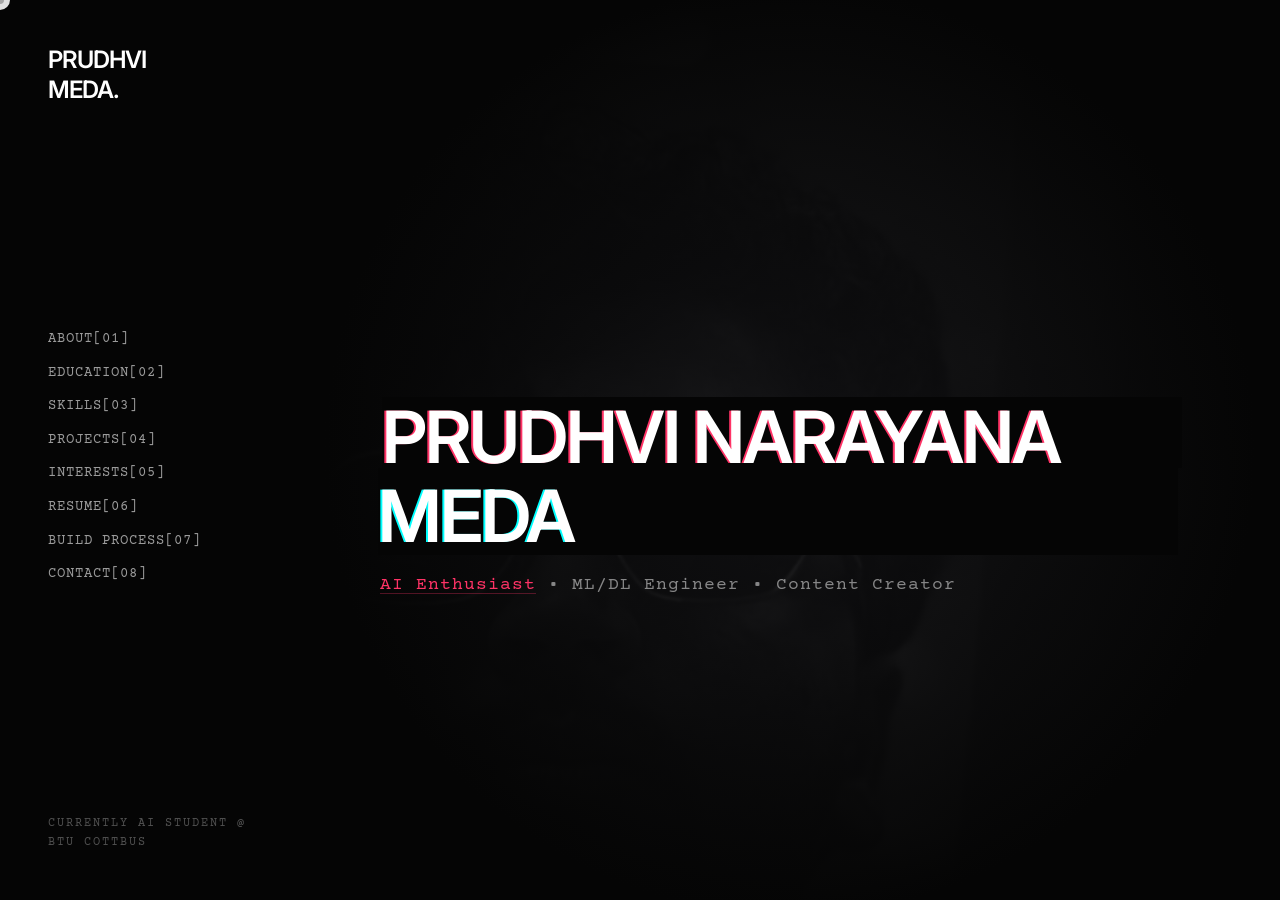
==== index.html @ 8403ed57 "Finalize Portfolio Features and Deployment" ====
<!DOCTYPE html>
<html lang="en">

<head>
    <meta charset="UTF-8">
    <meta name="viewport" content="width=device-width, initial-scale=1.0">
    <title>Prudhvi Narayana Meda - Portfolio</title>
    <meta name="description"
        content="Personal portfolio of Prudhvi Narayana Meda. AI Master's Student, Content Creator, and ML/DL Engineer.">
    <!-- Google Fonts -->
    <link rel="preconnect" href="https://fonts.googleapis.com">
    <link rel="preconnect" href="https://fonts.gstatic.com" crossorigin>
    <link
        href="https://fonts.googleapis.com/css2?family=Courier+Prime:ital,wght@0,400;0,700;1,400&family=Inter:wght@300;400;600&display=swap"
        rel="stylesheet">
    <link rel="stylesheet" href="style.css">
</head>

<body>
    <div id="custom-cursor"></div>
    <div id="cursor-trail"></div>

    <main class="container">
        <!-- Left Navigation / Information Column -->
        <nav class="sidebar">
            <div class="logo">
                <a href="#home">PRUDHVI<br>MEDA.</a>
            </div>

            <div class="nav-links">
                <ul>
                    <li><a href="#about" class="active">ABOUT[01]</a></li>
                    <li><a href="#education">EDUCATION[02]</a></li>
                    <li><a href="#skills">SKILLS[03]</a></li>
                    <li><a href="#projects">PROJECTS[04]</a></li>
                    <li><a href="#interests">INTERESTS[05]</a></li>
                    <li><a href="#resume">RESUME[06]</a></li>
                    <li><a href="#build">BUILD PROCESS[07]</a></li>
                    <li><a href="#contact">CONTACT[08]</a></li>
                </ul>
            </div>

            <div class="status-marker">
                CURRENTLY AI STUDENT @ BTU COTTBUS
            </div>
        </nav>

        <!-- Right Content Area -->
        <div class="content">
            <div class="background-overlay"></div>
            <!-- Added hero background image -->
            <div class="hero-bg-image" style="background-image: url('portrait.jpg');"></div>

            <section id="home" class="dynamic-section">
                <div class="hero-content">
                    <h1 class="glitch" data-text="PRUDHVI NARAYANA MEDA">PRUDHVI NARAYANA MEDA</h1>
                    <p class="subtitle fade-in"><span class="easter-egg-trigger" data-image="portrait.jpg">AI
                            Enthusiast</span> • ML/DL Engineer • Content Creator</p>
                </div>
            </section>

            <section id="about" class="dynamic-section hidden">
                <div class="text-block section-grid">
                    <div class="section-text">
                        <h2>01. ABOUT</h2>
                        <p>I build things at the intersection of Artificial Intelligence and creativity. As an AI
                            Master's student with a strong background in Machine Learning and Deep Learning, I aim to
                            create impactful digital experiences.</p>
                    </div>
                    <div class="section-image-container">
                        <img src="portrait.jpg" alt="Prudhvi Narayana Meda" class="section-pic">
                    </div>
                </div>
            </section>

            <section id="education" class="dynamic-section hidden">
                <div class="text-block section-grid">
                    <div class="section-text">
                        <h2>02. EDUCATION</h2>
                        <div class="item">
                            <h3>M.Sc. Artificial Intelligence</h3>
                            <p class="meta">BTU Cottbus, Germany | Currently Pursuing</p>
                        </div>
                        <div class="item">
                            <h3>B.Tech Computer Science and Engineering</h3>
                            <p class="meta">SRKR Engineering College | 7.74 CGPA | 2020 - 2024</p>
                        </div>
                    </div>
                    <div class="section-image-container">
                        <img src="education.png" alt="Abstract Education Structure" class="section-pic">
                    </div>
                </div>
            </section>

            <section id="skills" class="dynamic-section hidden">
                <div class="text-block section-grid">
                    <div class="section-text">
                        <h2>03. SKILLS & CERTIFICATIONS</h2>
                        <ul class="list-tech">
                            <li>[01] PYTHON (NumPy, Pandas, Sklearn, Matplotlib)</li>
                            <li>[02] C, C++, R, SQL, HTML, CSS, JavaScript</li>
                            <li>[03] ML (Clustering, Association, RF, XGBoost)</li>
                            <li>[04] NEURAL NETWORKS (LSTM, CNN, RNN)</li>
                            <li>[05] Deep Learning (VGG16, Inception V3)</li>
                        </ul>
                        <br>
                        <ul class="inline-list">
                            <li>Google Cloud Data Analyst</li>
                            <li>NPTEL Deep Learning</li>
                            <li>Cisco Python</li>
                        </ul>
                    </div>
                    <div class="section-image-container">
                        <img src="skills.png" alt="Neural Network Abstract" class="section-pic">
                    </div>
                </div>
            </section>

            <section id="projects" class="dynamic-section hidden">
                <div class="text-block section-grid">
                    <div class="section-text">
                        <h2>04. EXPERIENCE & PROJECTS</h2>
                        <ul class="list-tech projects-list">
                            <li><a href="https://github.com/prudhvinarayanameda" target="_blank">[01] SKIN CANCER DETECTION (VGG16 & Inception V3) <span
                                        class="arrow">→</span></a></li>
                            <li><a href="https://github.com/prudhvinarayanameda" target="_blank">[02] CREDIT SCORE PREDICTION (80% Acc) <span class="arrow">→</span></a></li>
                            <li><a href="https://github.com/prudhvinarayanameda" target="_blank">[03] EMPLOYEE MGMT SYSTEM (Spring Boot/React) <span class="arrow">→</span></a>
                            </li>
                            <li><a href="https://github.com/prudhvinarayanameda" target="_blank">[04] ANIMAL CLASSIFICATION CNN <span class="arrow">→</span></a></li>
                        </ul>
                    </div>
                    <div class="section-image-container">
                        <img src="projects.png" alt="Creative AI Data Architecture" class="section-pic">
                    </div>
                </div>
            </section>

            <section id="interests" class="dynamic-section hidden">
                <div class="text-block section-grid">
                    <div class="section-text">
                        <h2>05. INTERESTS</h2>
                        <p>When I'm not training models, you can find me involved in:</p>
                        <ul class="inline-list">
                            <li>MUSIC</li>
                            <li>DANCING</li>
                            <li>PHOTOGRAPHY</li>
                            <li>CONTENT CREATION & EDITING</li>
                        </ul>
                    </div>
                    <div class="section-image-container">
                        <img src="interests.png" alt="Abstract Artistic Representation" class="section-pic">
                    </div>
                </div>
            </section>

            <section id="resume" class="dynamic-section hidden">
                <div class="text-block">
                    <h2>06. RESUME</h2>
                    <p>Want a complete overview of my experience, projects, and academics? Download my full CV below.
                    </p>
                    <a href="cv.pdf" download class="contact-btn file-dl">DOWNLOAD CV PDF</a>
                </div>
            </section>

            <section id="build" class="dynamic-section hidden">
                <div class="text-block section-grid">
                    <div class="section-text">
                        <h2>07. BUILD PROCESS</h2>
                        <h3>The Tech Stack</h3>
                        <br>
                        <ul class="inline-list" style="margin-bottom: 2rem;">
                            <li>HTML5 Semantic Structuring</li>
                            <li>Vanilla CSS (Grid/Flexbox/Animations)</li>
                            <li>Vanilla JavaScript (ES6+)</li>
                            <li>Intersection Observer API</li>
                        </ul>
                        <br>
                        <h3>Implementation Details</h3>
                        <p>This portfolio was built entirely from scratch without complex frameworks to ensure maximum performance and granular control over animations.</p>
                        <ul class="list-tech" style="font-size: 0.95rem;">
                            <li>[✓] <strong>Navigation & Scroll:</strong> Custom scrollspy logic tracks viewports and updates the sticky sidebar active states in real-time.</li>
                            <li>[✓] <strong>Interactive Cursor:</strong> A custom JS-driven cursor with lag-trailing effects utilizing requestAnimationFrame for smooth 60fps rendering.</li>
                            <li>[✓] <strong>Aesthetic Effects:</strong> CSS mix-blend-modes handle the background image integration, and CSS Keyframes drive the title's glitch animation.</li>
                        </ul>
                    </div>
                </div>
            </section>

            <section id="contact" class="dynamic-section hidden">
                <div class="text-block">
                    <h2>08. CONTACT</h2>
                    <p>Let's collaborate on cool AI stuff.</p>
                    <a href="mailto:prudhvi.narayanam24@gmail.com" class="contact-btn">GET IN TOUCH</a>
                </div>
            </section>
        </div>
    </main>

    <!-- Floating Easter Egg Image Container -->
    <div id="floating-image" class="floating-image hidden"></div>

    <script src="script.js"></script>
</body>

</html>
---- style.css ----
/* Base Reset and Variables */
:root {
    --bg-color: #050505;
    --text-color: rgba(255, 255, 255, 0.6);
    --text-hover: rgba(255, 255, 255, 1);
    --accent: rgba(255, 255, 255, 0.9);
    --highlight: #ff3366;
    /* Vibrant accent for a premium feel */
    --font-mono: 'Courier Prime', monospace;
    --font-sans: 'Inter', sans-serif;
    --transition: all 0.3s cubic-bezier(0.25, 0.46, 0.45, 0.94);
}

* {
    margin: 0;
    padding: 0;
    box-sizing: border-box;
    cursor: none;
    /* Custom cursor used */
}

body {
    background-color: var(--bg-color);
    color: var(--text-color);
    font-family: var(--font-mono);
    overflow-x: hidden;
    line-height: 1.6;
    height: 100vh;
}

::selection {
    background: var(--text-hover);
    color: var(--bg-color);
}

/* Custom Cursor */
#custom-cursor {
    position: fixed;
    top: 0;
    left: 0;
    width: 20px;
    height: 20px;
    border-radius: 50%;
    background-color: var(--accent);
    transform: translate(-50%, -50%);
    pointer-events: none;
    z-index: 9999;
    mix-blend-mode: difference;
    transition: width 0.2s, height 0.2s, background-color 0.2s;
}

#custom-cursor.hover {
    width: 40px;
    height: 40px;
    background-color: transparent;
    border: 1px solid var(--accent);
}

#cursor-trail {
    position: fixed;
    top: 0;
    left: 0;
    width: 8px;
    height: 8px;
    border-radius: 50%;
    background-color: rgba(255, 255, 255, 0.3);
    transform: translate(-50%, -50%);
    pointer-events: none;
    z-index: 9998;
    transition: transform 0.1s linear;
}

/* Layout Container */
.container {
    display: flex;
    height: 100vh;
    width: 100vw;
}

/* Sidebar Navigation */
.sidebar {
    width: 300px;
    padding: 3rem;
    display: flex;
    flex-direction: column;
    justify-content: space-between;
    z-index: 10;
    background: linear-gradient(to right, rgba(5, 5, 5, 1) 0%, rgba(5, 5, 5, 0) 100%);
}

.logo a {
    font-family: var(--font-sans);
    font-weight: 600;
    font-size: 1.5rem;
    color: var(--text-hover);
    text-decoration: none;
    letter-spacing: -1px;
    line-height: 1;
}

.nav-links ul {
    list-style: none;
}

.nav-links li {
    margin-bottom: 0.5rem;
}

.nav-links a {
    color: var(--text-color);
    text-decoration: none;
    font-size: 0.9rem;
    letter-spacing: 1px;
    transition: var(--transition);
    display: inline-block;
    position: relative;
    text-transform: uppercase;
}

.nav-links a:hover,
.nav-links a.active {
    color: var(--text-hover);
    transform: translateX(10px);
}

.status-marker {
    font-size: 0.75rem;
    text-transform: uppercase;
    letter-spacing: 2px;
    opacity: 0.5;
}

/* Main Content Area */
.content {
    flex: 1;
    position: relative;
    overflow-y: auto;
    padding: 3rem;
    padding-left: 5rem;
    scrollbar-width: none;
    /* Firefox */
}

.content::-webkit-scrollbar {
    display: none;
    /* Chrome, Safari */
}

/* Background Overlay Effect */
.background-overlay {
    position: absolute;
    top: 0;
    right: 0;
    bottom: 0;
    left: 0;
    background: radial-gradient(circle at center, rgba(30, 30, 35, 0.4) 0%, rgba(5, 5, 5, 1) 70%);
    pointer-events: none;
    z-index: 1;
}

/* Added Hero Background Image */
.hero-bg-image {
    position: absolute;
    top: 0;
    right: 0;
    bottom: 0;
    left: 0;
    background-size: cover;
    background-position: center;
    background-repeat: no-repeat;
    opacity: 0.15;
    /* Keep it subtle */
    mix-blend-mode: luminosity;
    /* Blends nicely with the dark theme */
    pointer-events: none;
    z-index: 0;
}

/* Sections */
.dynamic-section {
    min-height: 100vh;
    display: flex;
    align-items: center;
    position: relative;
    z-index: 2;
    opacity: 1;
    transition: opacity 0.8s ease, transform 0.8s ease;
}

.dynamic-section.hidden {
    opacity: 0;
    transform: translateY(20px);
}

/* Hero Section */
.hero-content {
    max-width: 800px;
}

h1 {
    font-family: var(--font-sans);
    font-size: 4.5rem;
    font-weight: 600;
    line-height: 1.1;
    color: var(--text-hover);
    letter-spacing: -2px;
    margin-bottom: 1rem;
    position: relative;
}

/* Glitch Effect on Title */
.glitch {
    position: relative;
}

.glitch::before,
.glitch::after {
    content: attr(data-text);
    position: absolute;
    top: 0;
    left: 0;
    width: 100%;
    height: 100%;
    background: var(--bg-color);
    clip-path: polygon(0 0, 100% 0, 100% 45%, 0 45%);
}

.glitch::before {
    left: 2px;
    text-shadow: -2px 0 var(--highlight);
    animation: glitch-anim 3s infinite linear alternate-reverse;
}

.glitch::after {
    left: -2px;
    text-shadow: -2px 0 #00ffff;
    animation: glitch-anim 2s infinite linear alternate-reverse;
    clip-path: polygon(0 45%, 100% 45%, 100% 100%, 0 100%);
}

@keyframes glitch-anim {
    0% { clip-path: inset(20% 0 80% 0); }
    20% { clip-path: inset(60% 0 10% 0); }
    40% { clip-path: inset(40% 0 50% 0); }
    60% { clip-path: inset(80% 0 5% 0); }
    80% { clip-path: inset(10% 0 70% 0); }
    100% { clip-path: inset(30% 0 20% 0); }
}

.subtitle {
    font-size: 1.1rem;
    letter-spacing: 1px;
    color: rgba(255, 255, 255, 0.5);
}

/* Content Blocks */
.text-block {
    max-width: 600px;
}

/* Section Grid with Image */
.section-grid {
    display: grid;
    grid-template-columns: 1fr;
    gap: 3rem;
    align-items: center;
    max-width: 900px;
}

@media (min-width: 768px) {
    .section-grid {
        grid-template-columns: 1fr 300px;
    }
}

.section-image-container {
    position: relative;
    border-radius: 4px;
    overflow: hidden;
    aspect-ratio: 3/4;
}

.section-image-container::after {
    content: '';
    position: absolute;
    top: 0;
    left: 0;
    width: 100%;
    height: 100%;
    background: var(--bg-color);
    opacity: 0.2;
    mix-blend-mode: color;
    transition: var(--transition);
}

.section-image-container:hover::after {
    opacity: 0;
}

.section-pic {
    width: 100%;
    height: 100%;
    object-fit: cover;
    filter: grayscale(100%) contrast(1.2);
    transition: var(--transition);
}

.section-image-container:hover .section-pic {
    filter: grayscale(0%) contrast(1.1);
    transform: scale(1.05);
}

h2 {
    font-size: 0.9rem;
    margin-bottom: 2rem;
    letter-spacing: 2px;
    text-transform: uppercase;
    color: var(--accent);
}

.text-block p {
    font-size: 1.2rem;
    line-height: 1.8;
    margin-bottom: 1.5rem;
}

.item {
    margin-bottom: 2rem;
}

.item h3 {
    font-size: 1.5rem;
    color: var(--text-hover);
    margin-bottom: 0.25rem;
    font-weight: normal;
}

.item .meta {
    font-size: 0.9rem;
    opacity: 0.6;
}

/* Lists */
.list-tech {
    list-style: none;
}

.list-tech li {
    font-size: 1.1rem;
    margin-bottom: 0.8rem;
    transition: var(--transition);
}

.list-tech li:hover {
    color: var(--text-hover);
    transform: translateX(5px);
}

.projects-list a {
    color: var(--text-color);
    text-decoration: none;
    display: flex;
    justify-content: space-between;
    width: 100%;
}

.projects-list a:hover {
    color: var(--text-hover);
}

.projects-list .arrow {
    opacity: 0;
    transform: translateX(-10px);
    transition: var(--transition);
}

.projects-list a:hover .arrow {
    opacity: 1;
    transform: translateX(0);
}

.inline-list {
    list-style: none;
    display: flex;
    flex-wrap: wrap;
    gap: 1rem;
}

.inline-list li {
    border: 1px solid rgba(255, 255, 255, 0.2);
    padding: 0.5rem 1rem;
    border-radius: 20px;
    font-size: 0.9rem;
    transition: var(--transition);
}

.inline-list li:hover {
    border-color: var(--text-hover);
    color: var(--text-hover);
}

/* Button */
.contact-btn {
    display: inline-block;
    margin-top: 1rem;
    padding: 0.8rem 2rem;
    border: 1px solid var(--text-color);
    color: var(--text-color);
    text-decoration: none;
    text-transform: uppercase;
    letter-spacing: 2px;
    font-size: 0.9rem;
    transition: var(--transition);
    position: relative;
    overflow: hidden;
}

.contact-btn::before {
    content: '';
    position: absolute;
    top: 0;
    left: -100%;
    width: 100%;
    height: 100%;
    background: var(--text-hover);
    transition: var(--transition);
    z-index: -1;
}

.contact-btn:hover {
    color: var(--bg-color);
    border-color: var(--text-hover);
}

.contact-btn:hover::before {
    left: 0;
}

/* Easter Egg Hover Image */
.easter-egg-trigger {
    position: relative;
    color: var(--highlight);
    text-decoration: underline;
    text-decoration-color: rgba(255, 51, 102, 0.3);
    text-underline-offset: 4px;
    transition: var(--transition);
    cursor: none;
    /* Let the custom cursor handle it */
}

.easter-egg-trigger:hover {
    color: var(--text-hover);
    text-decoration-color: var(--highlight);
}

.floating-image {
    position: fixed;
    width: 200px;
    height: 250px;
    background-size: cover;
    background-position: center;
    border-radius: 8px;
    pointer-events: none;
    z-index: 10000;
    opacity: 0;
    transform: translate(-50%, -50%) scale(0.9);
    transition: opacity 0.3s ease, transform 0.3s ease;
    box-shadow: 0 10px 30px rgba(0, 0, 0, 0.5);
    filter: grayscale(50%) contrast(1.2);
}

.floating-image.visible {
    opacity: 1;
    transform: translate(-50%, -50%) scale(1);
}

/* Responsive */
@media (max-width: 900px) {
    .container {
        flex-direction: column;
    }

    .sidebar {
        width: 100%;
        padding: 2rem;
        height: auto;
        background: var(--bg-color);
        position: sticky;
        top: 0;
        z-index: 100;
    }

    .nav-links ul {
        display: flex;
        flex-wrap: wrap;
        gap: 1rem;
        margin-top: 1rem;
    }

    .content {
        padding: 2rem;
    }

    h1 {
        font-size: 3rem;
    }

    #custom-cursor,
    #cursor-trail {
        display: none;
        /* Disable custom cursor on mobile */
    }

    * {
        cursor: auto;
    }
}
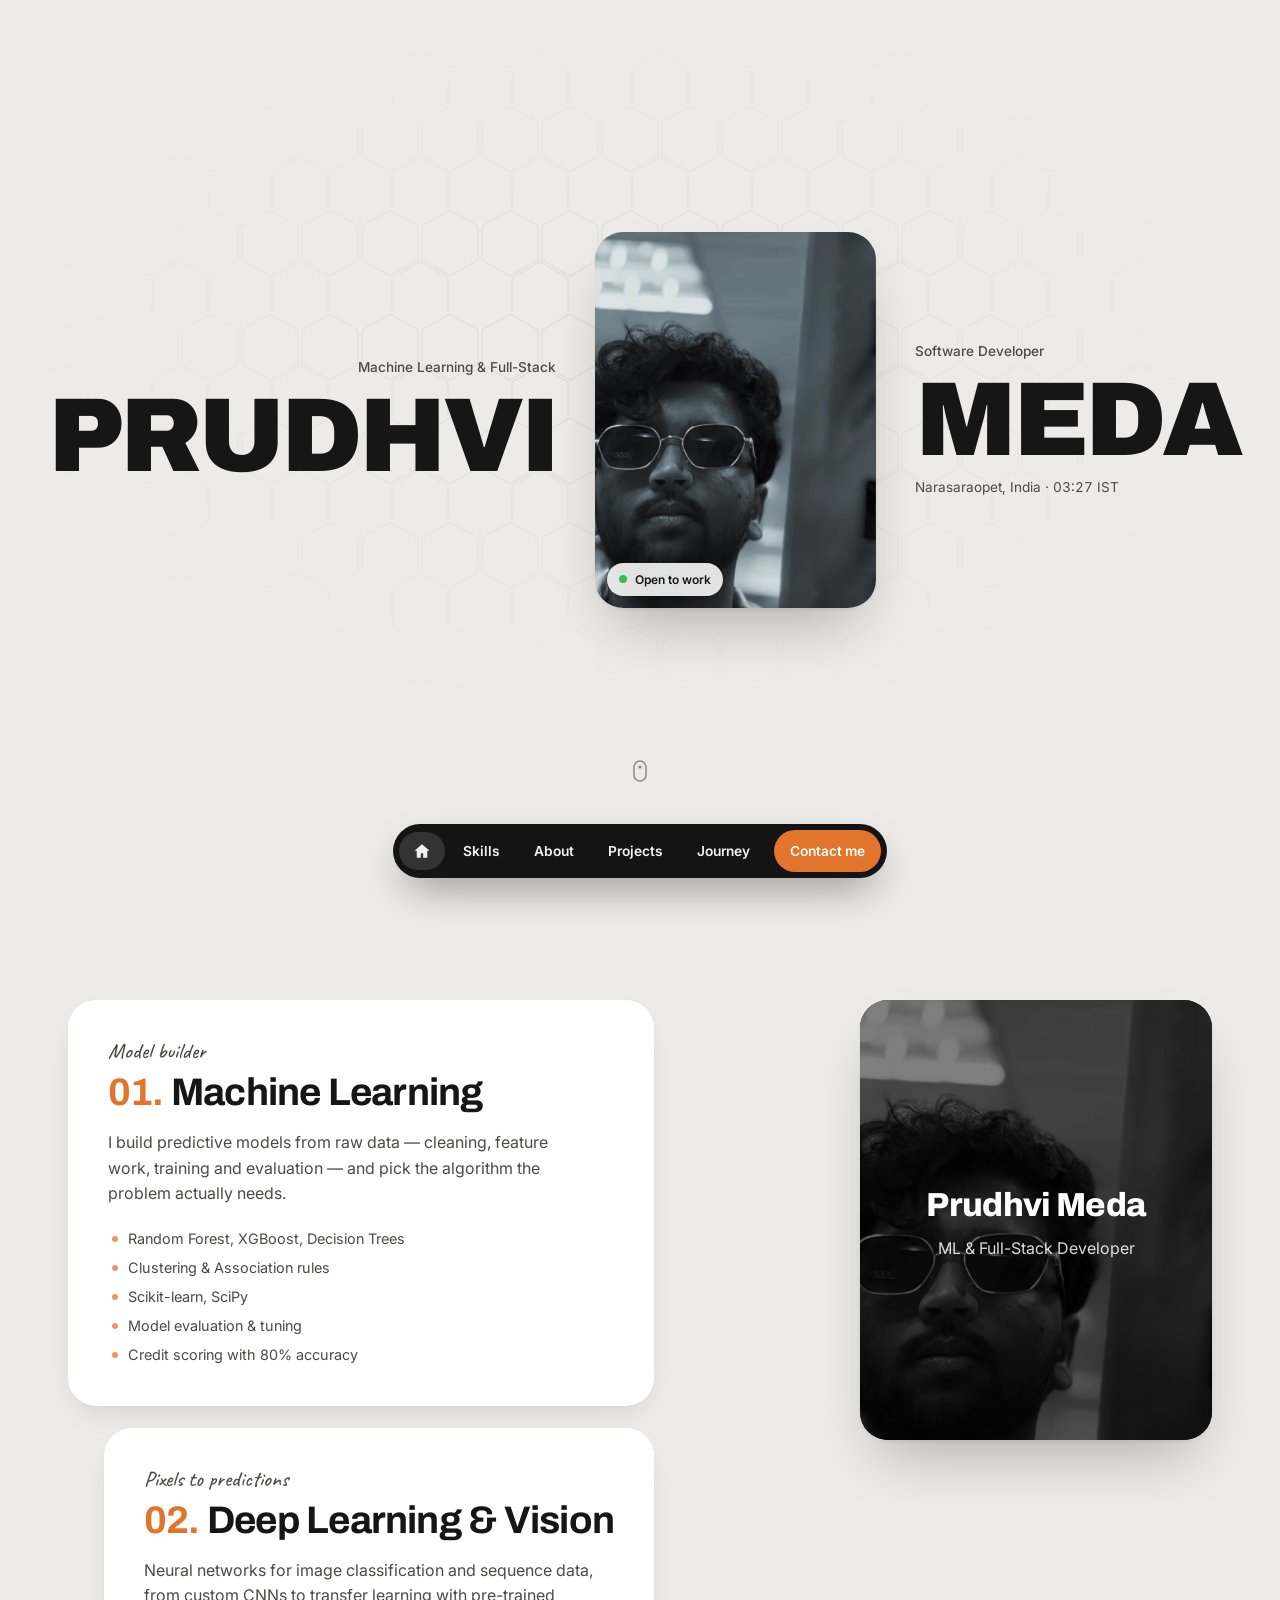
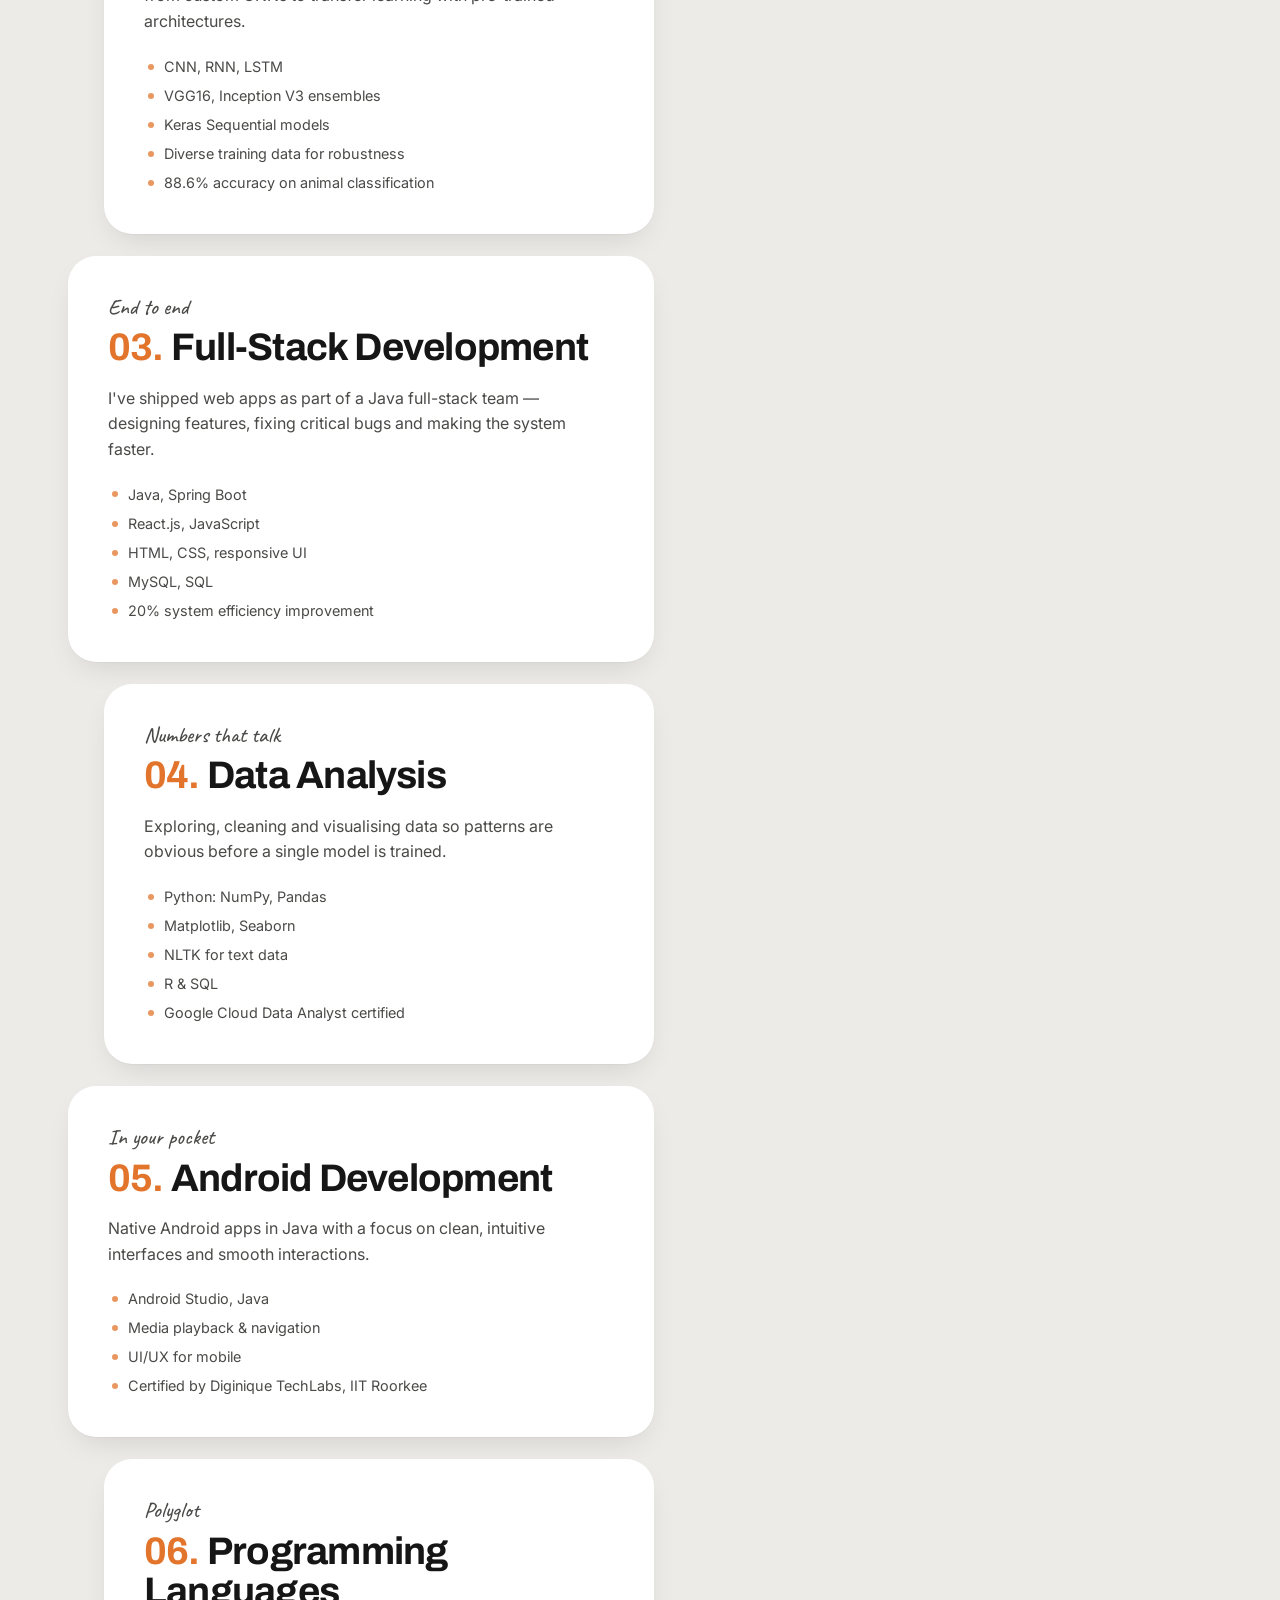
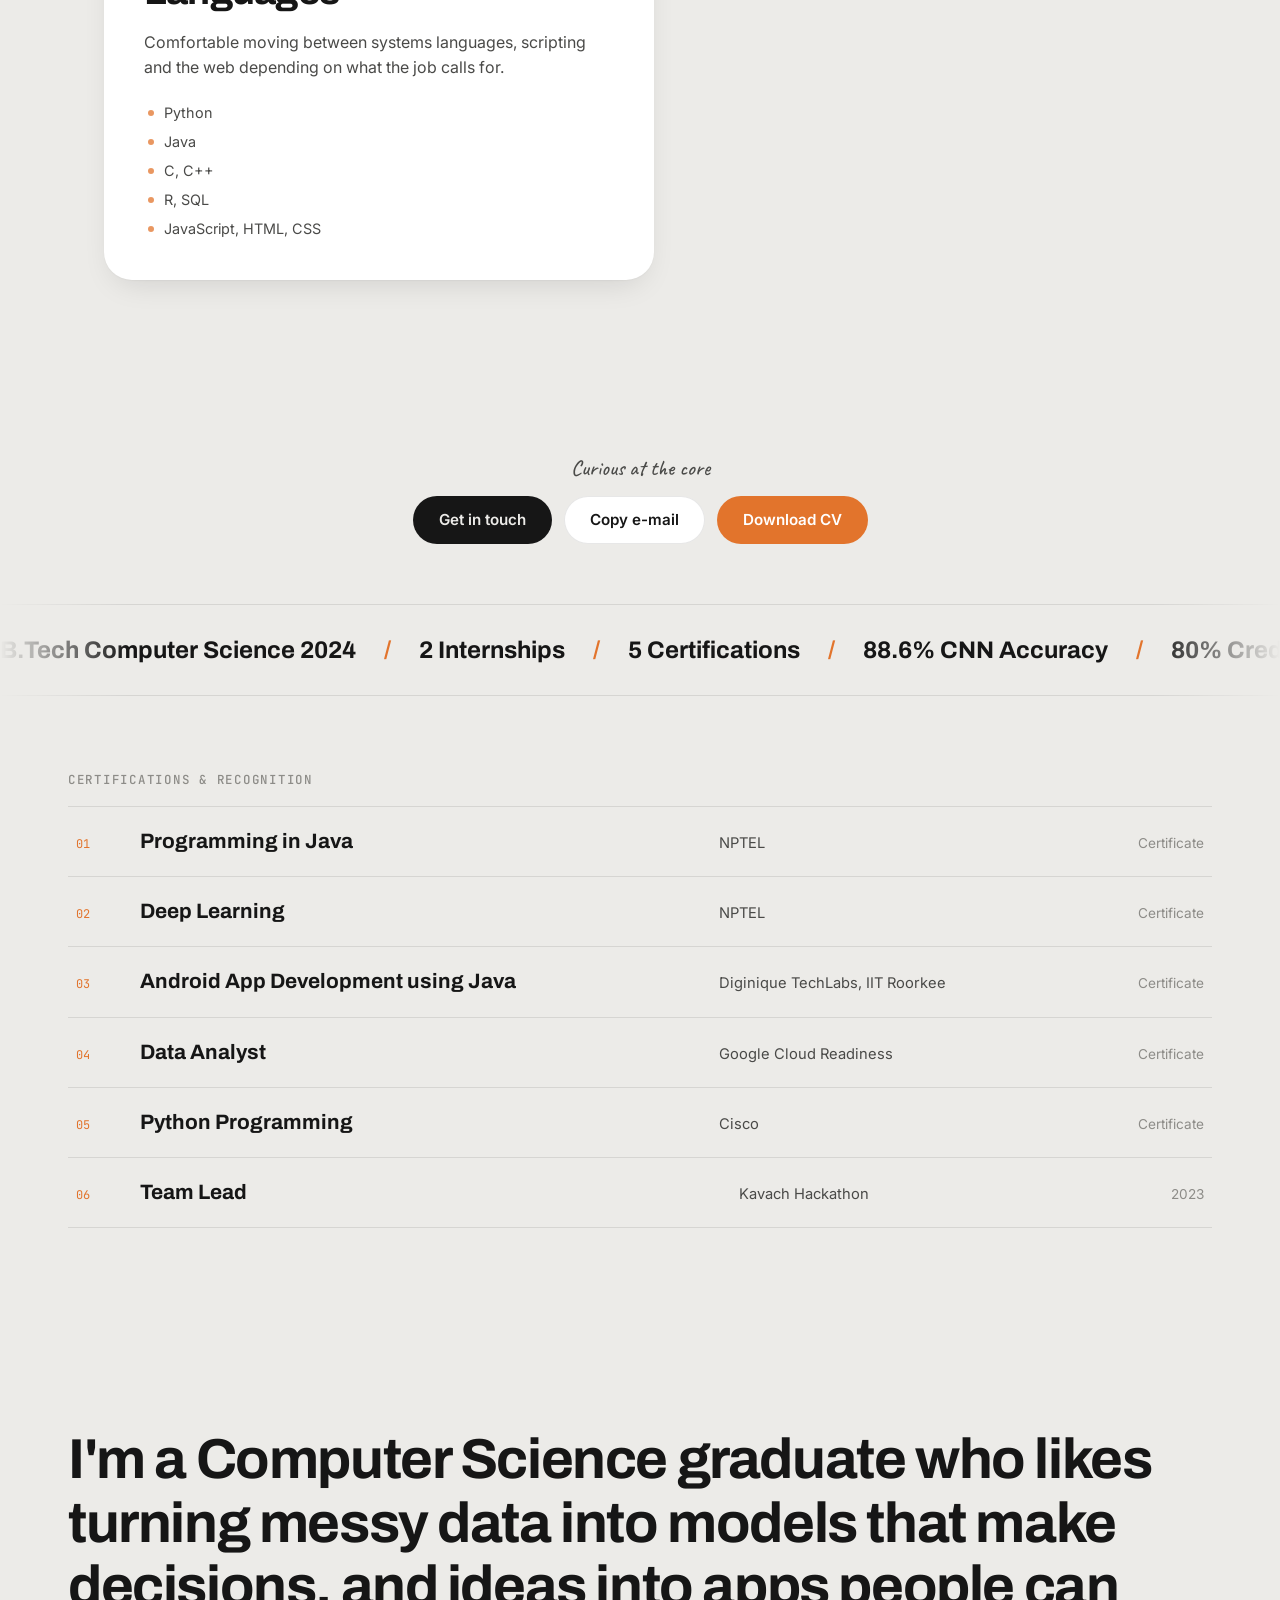
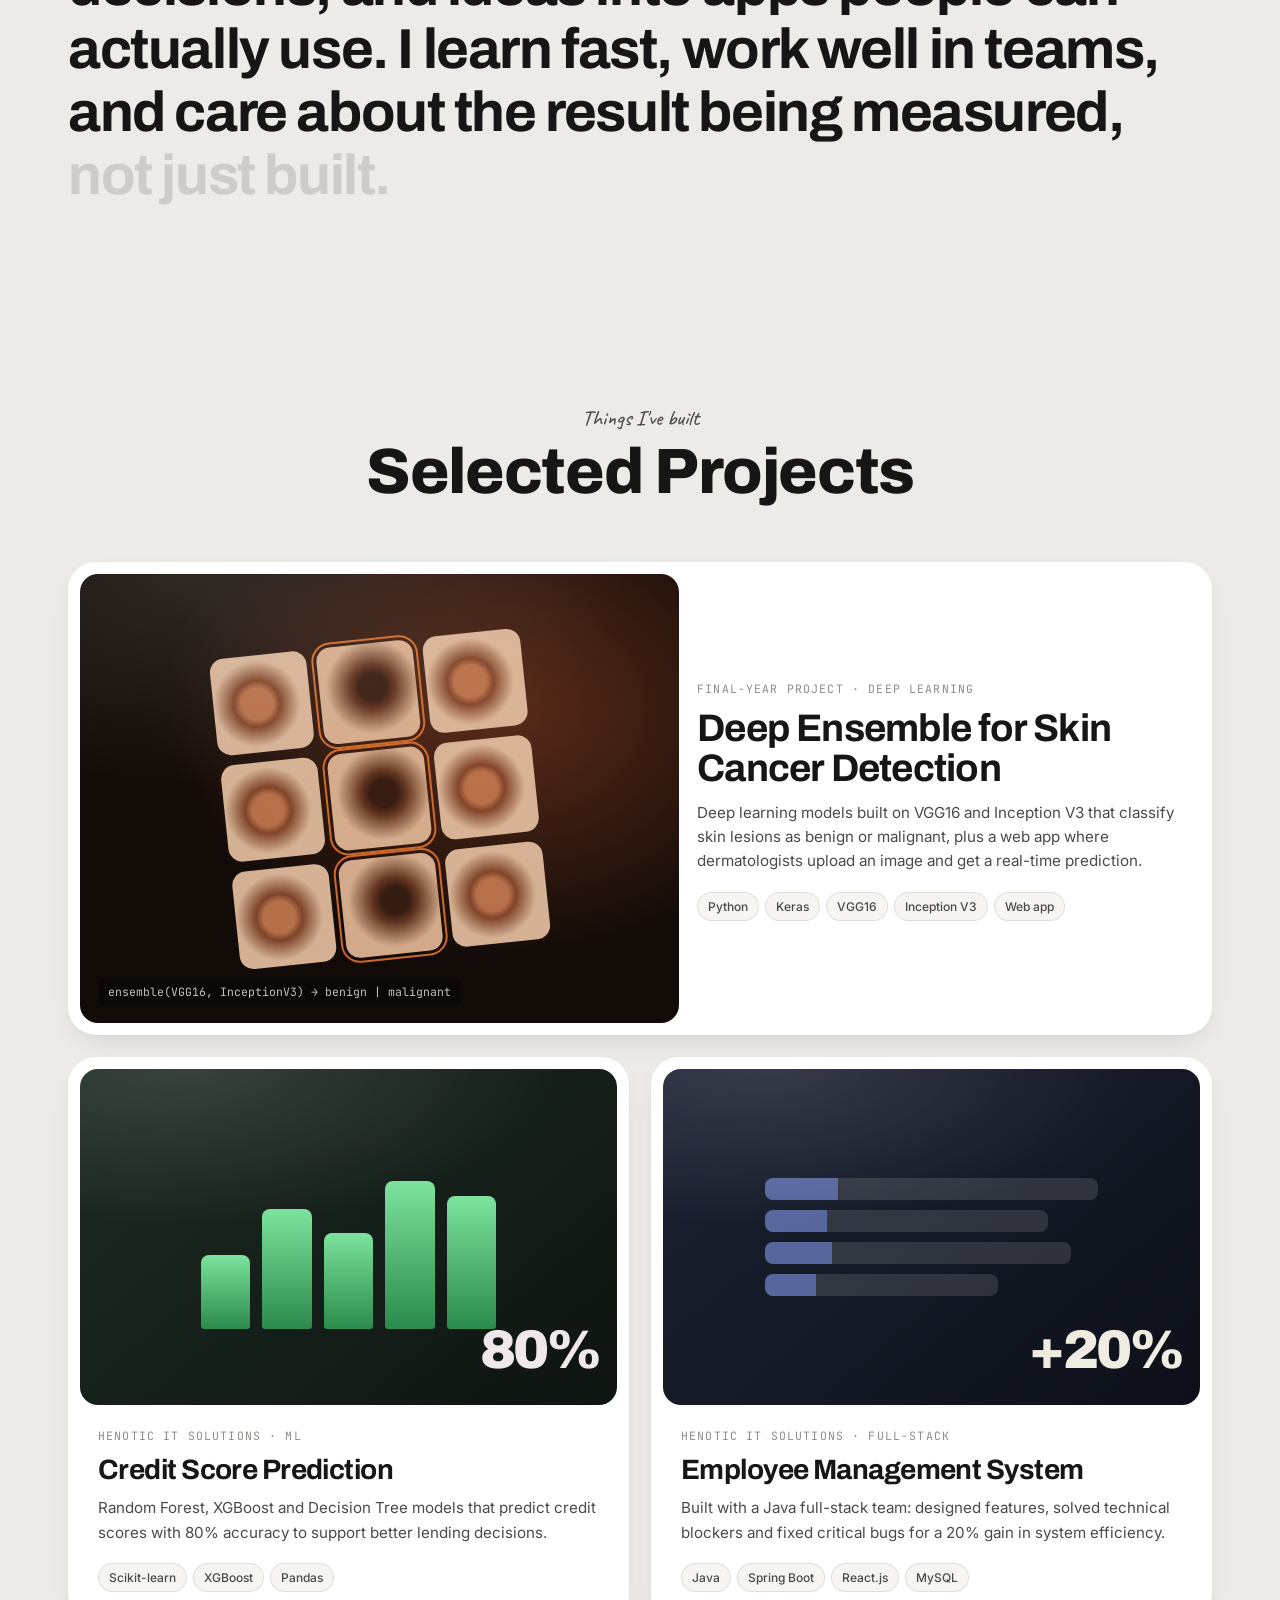
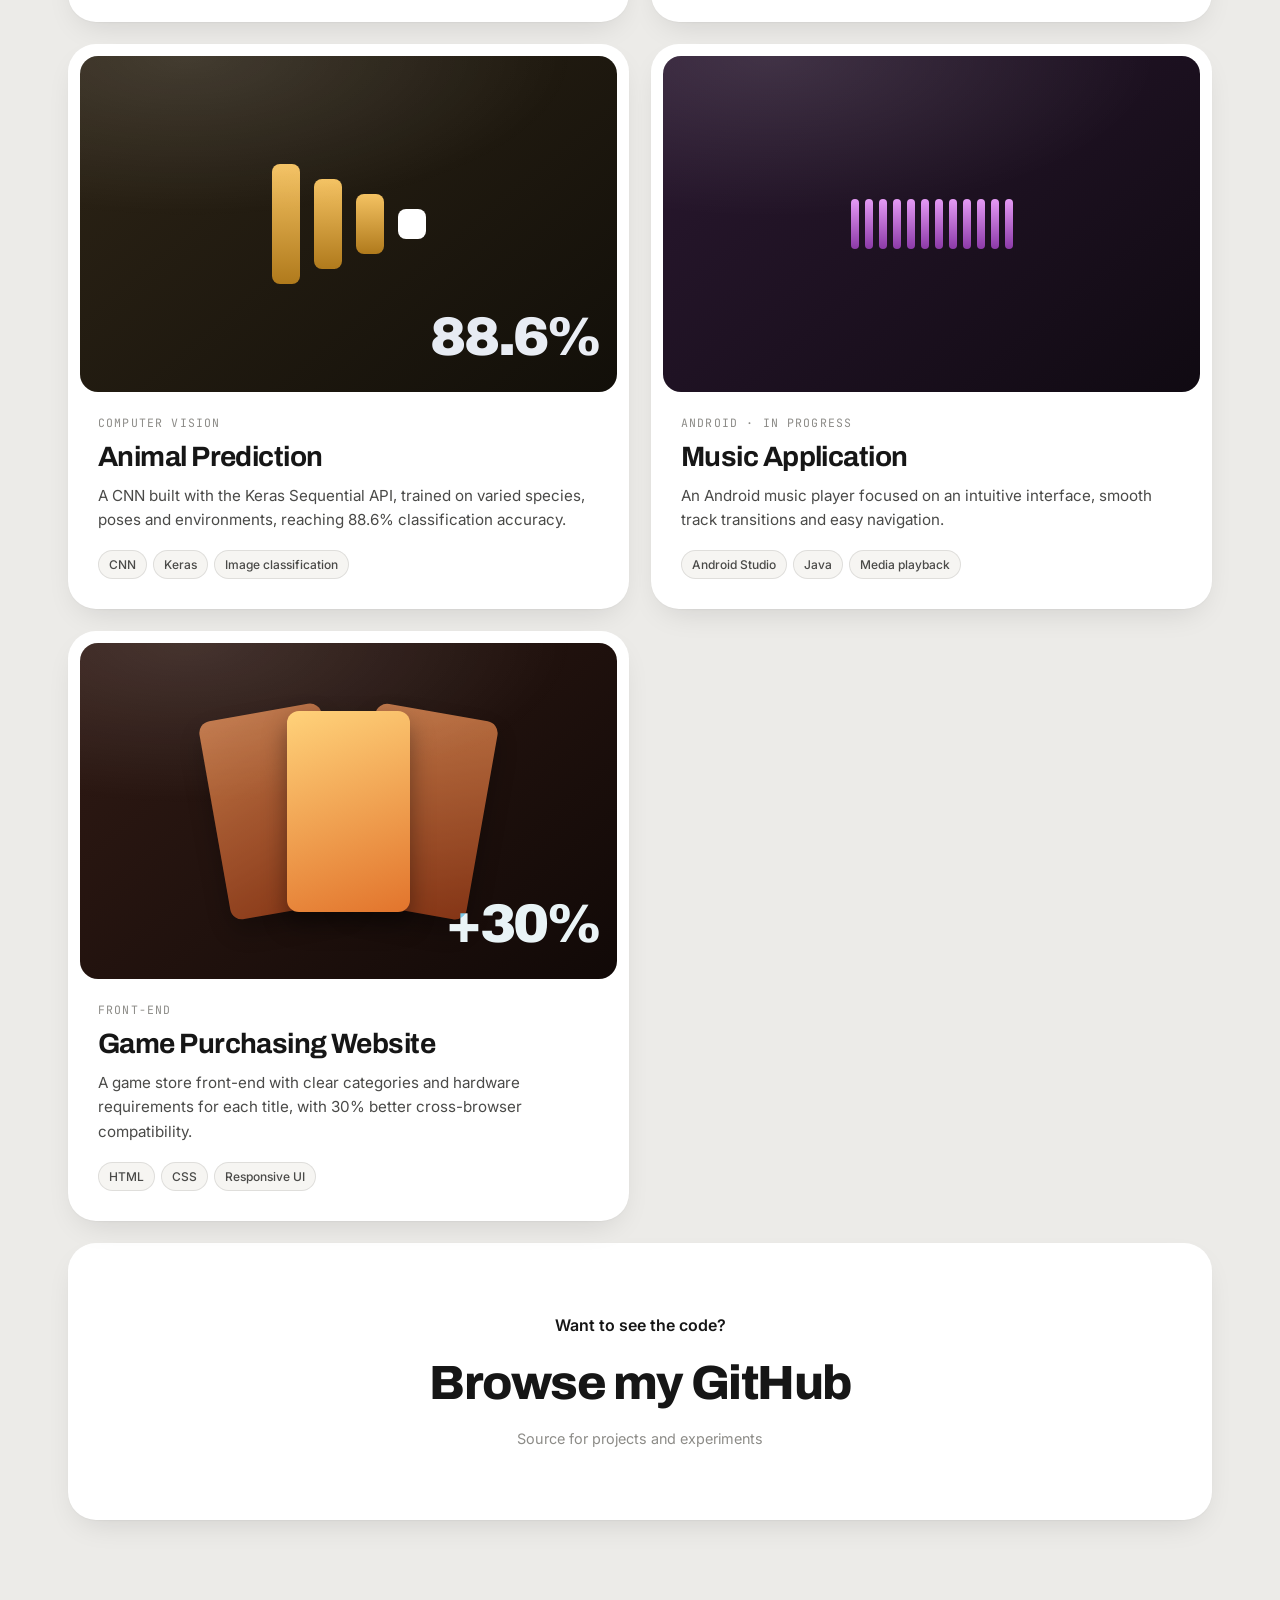
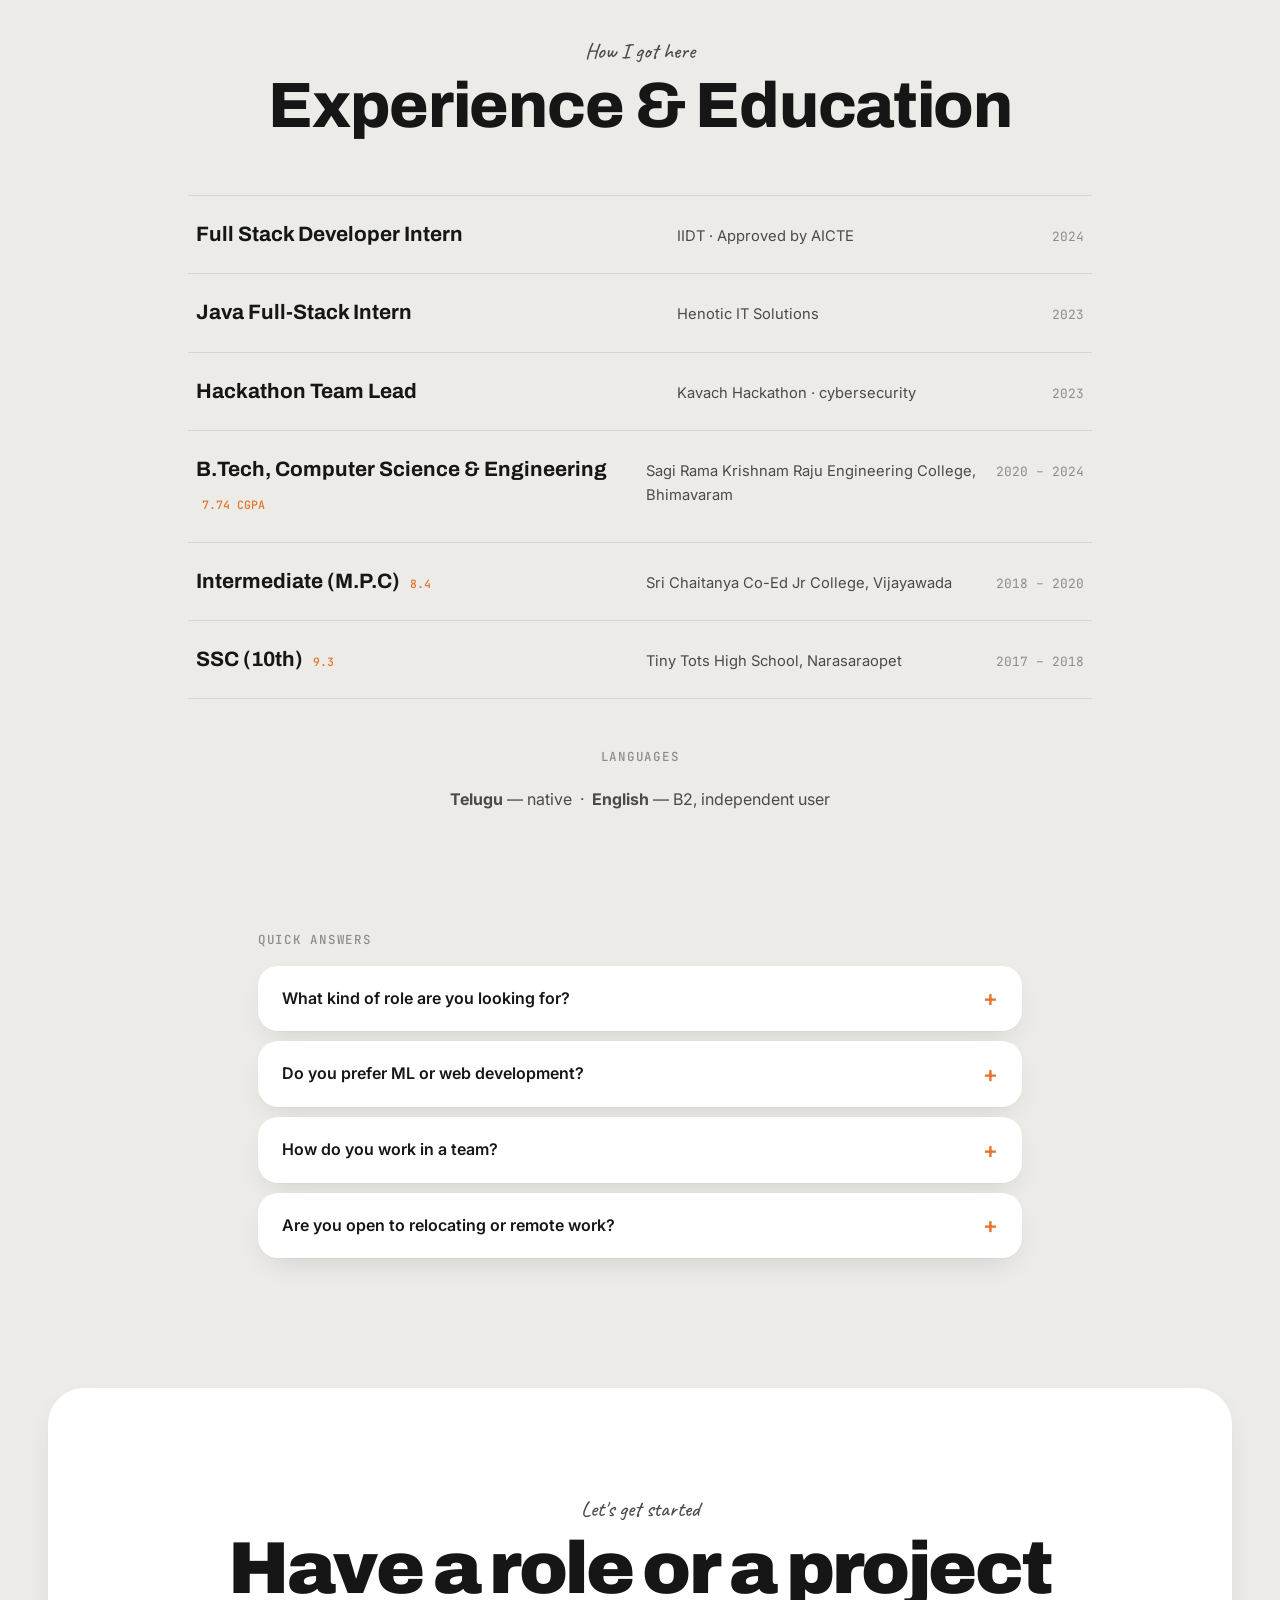
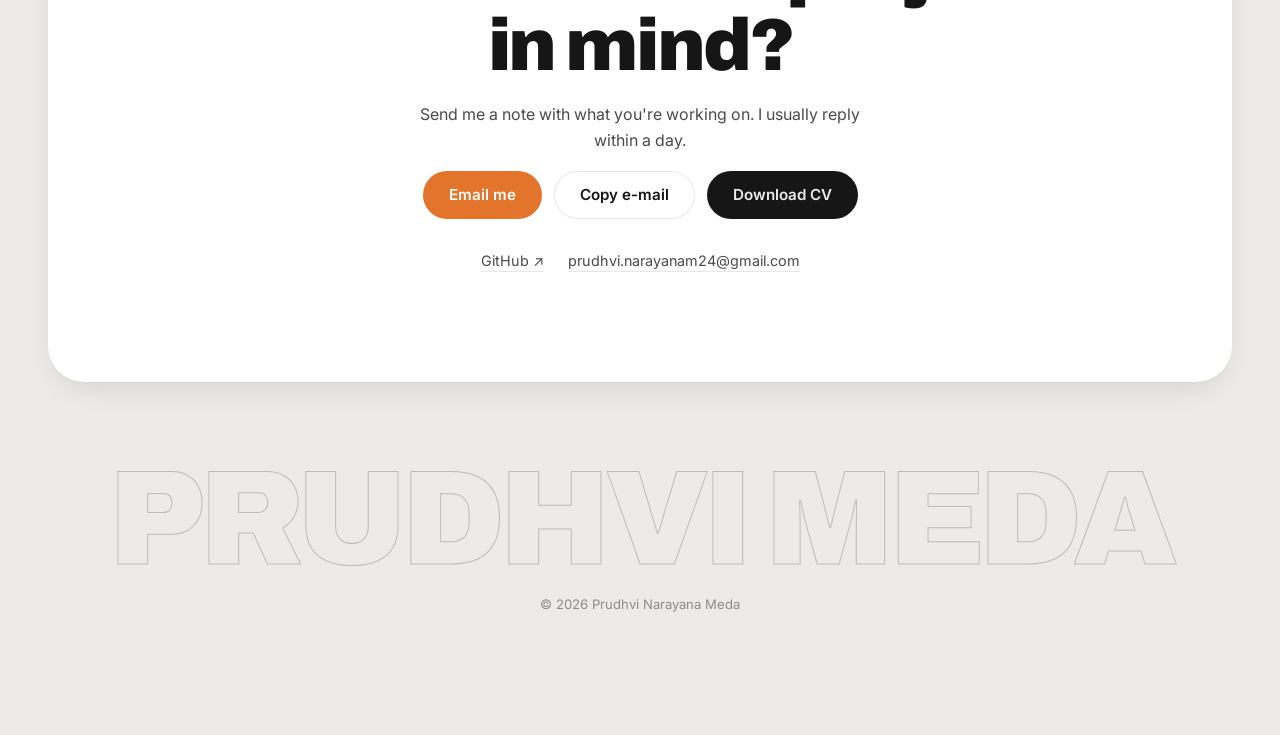
==== commit 93c51933: "Redesign portfolio from CV Rebuild the site as a light, card-based layout: split-name hero with port" ====
--- a/index.html
+++ b/index.html
@@ -1,205 +1,382 @@
 <!DOCTYPE html>
 <html lang="en">
-
 <head>
-    <meta charset="UTF-8">
-    <meta name="viewport" content="width=device-width, initial-scale=1.0">
-    <title>Prudhvi Narayana Meda - Portfolio</title>
-    <meta name="description"
-        content="Personal portfolio of Prudhvi Narayana Meda. AI Master's Student, Content Creator, and ML/DL Engineer.">
-    <!-- Google Fonts -->
-    <link rel="preconnect" href="https://fonts.googleapis.com">
-    <link rel="preconnect" href="https://fonts.gstatic.com" crossorigin>
-    <link
-        href="https://fonts.googleapis.com/css2?family=Courier+Prime:ital,wght@0,400;0,700;1,400&family=Inter:wght@300;400;600&display=swap"
-        rel="stylesheet">
-    <link rel="stylesheet" href="style.css">
+  <meta charset="UTF-8">
+  <meta name="viewport" content="width=device-width, initial-scale=1.0">
+  <title>Prudhvi Meda — ML & Full-Stack Developer</title>
+  <meta name="description" content="Prudhvi Narayana Meda — Computer Science graduate building machine learning models and full-stack web applications.">
+  <link rel="preconnect" href="https://fonts.googleapis.com">
+  <link rel="preconnect" href="https://fonts.gstatic.com" crossorigin>
+  <link href="https://fonts.googleapis.com/css2?family=Archivo:wght@500;700;800;900&family=Inter:wght@400;500;600&family=Caveat:wght@500;700&family=JetBrains+Mono:wght@400;500&display=swap" rel="stylesheet">
+  <link rel="stylesheet" href="style.css">
 </head>
-
 <body>
-    <div id="custom-cursor"></div>
-    <div id="cursor-trail"></div>
-
-    <main class="container">
-        <!-- Left Navigation / Information Column -->
-        <nav class="sidebar">
-            <div class="logo">
-                <a href="#home">PRUDHVI<br>MEDA.</a>
-            </div>
-
-            <div class="nav-links">
-                <ul>
-                    <li><a href="#about" class="active">ABOUT[01]</a></li>
-                    <li><a href="#education">EDUCATION[02]</a></li>
-                    <li><a href="#skills">SKILLS[03]</a></li>
-                    <li><a href="#projects">PROJECTS[04]</a></li>
-                    <li><a href="#interests">INTERESTS[05]</a></li>
-                    <li><a href="#resume">RESUME[06]</a></li>
-                    <li><a href="#build">BUILD PROCESS[07]</a></li>
-                    <li><a href="#contact">CONTACT[08]</a></li>
-                </ul>
-            </div>
-
-            <div class="status-marker">
-                CURRENTLY AI STUDENT @ BTU COTTBUS
-            </div>
-        </nav>
-
-        <!-- Right Content Area -->
-        <div class="content">
-            <div class="background-overlay"></div>
-            <!-- Added hero background image -->
-            <div class="hero-bg-image" style="background-image: url('portrait.jpg');"></div>
-
-            <section id="home" class="dynamic-section">
-                <div class="hero-content">
-                    <h1 class="glitch" data-text="PRUDHVI NARAYANA MEDA">PRUDHVI NARAYANA MEDA</h1>
-                    <p class="subtitle fade-in"><span class="easter-egg-trigger" data-image="portrait.jpg">AI
-                            Enthusiast</span> • ML/DL Engineer • Content Creator</p>
-                </div>
-            </section>
-
-            <section id="about" class="dynamic-section hidden">
-                <div class="text-block section-grid">
-                    <div class="section-text">
-                        <h2>01. ABOUT</h2>
-                        <p>I build things at the intersection of Artificial Intelligence and creativity. As an AI
-                            Master's student with a strong background in Machine Learning and Deep Learning, I aim to
-                            create impactful digital experiences.</p>
-                    </div>
-                    <div class="section-image-container">
-                        <img src="portrait.jpg" alt="Prudhvi Narayana Meda" class="section-pic">
-                    </div>
-                </div>
-            </section>
-
-            <section id="education" class="dynamic-section hidden">
-                <div class="text-block section-grid">
-                    <div class="section-text">
-                        <h2>02. EDUCATION</h2>
-                        <div class="item">
-                            <h3>M.Sc. Artificial Intelligence</h3>
-                            <p class="meta">BTU Cottbus, Germany | Currently Pursuing</p>
-                        </div>
-                        <div class="item">
-                            <h3>B.Tech Computer Science and Engineering</h3>
-                            <p class="meta">SRKR Engineering College | 7.74 CGPA | 2020 - 2024</p>
-                        </div>
-                    </div>
-                    <div class="section-image-container">
-                        <img src="education.png" alt="Abstract Education Structure" class="section-pic">
-                    </div>
-                </div>
-            </section>
-
-            <section id="skills" class="dynamic-section hidden">
-                <div class="text-block section-grid">
-                    <div class="section-text">
-                        <h2>03. SKILLS & CERTIFICATIONS</h2>
-                        <ul class="list-tech">
-                            <li>[01] PYTHON (NumPy, Pandas, Sklearn, Matplotlib)</li>
-                            <li>[02] C, C++, R, SQL, HTML, CSS, JavaScript</li>
-                            <li>[03] ML (Clustering, Association, RF, XGBoost)</li>
-                            <li>[04] NEURAL NETWORKS (LSTM, CNN, RNN)</li>
-                            <li>[05] Deep Learning (VGG16, Inception V3)</li>
-                        </ul>
-                        <br>
-                        <ul class="inline-list">
-                            <li>Google Cloud Data Analyst</li>
-                            <li>NPTEL Deep Learning</li>
-                            <li>Cisco Python</li>
-                        </ul>
-                    </div>
-                    <div class="section-image-container">
-                        <img src="skills.png" alt="Neural Network Abstract" class="section-pic">
-                    </div>
-                </div>
-            </section>
-
-            <section id="projects" class="dynamic-section hidden">
-                <div class="text-block section-grid">
-                    <div class="section-text">
-                        <h2>04. EXPERIENCE & PROJECTS</h2>
-                        <ul class="list-tech projects-list">
-                            <li><a href="https://github.com/prudhvinarayanameda" target="_blank">[01] SKIN CANCER DETECTION (VGG16 & Inception V3) <span
-                                        class="arrow">→</span></a></li>
-                            <li><a href="https://github.com/prudhvinarayanameda" target="_blank">[02] CREDIT SCORE PREDICTION (80% Acc) <span class="arrow">→</span></a></li>
-                            <li><a href="https://github.com/prudhvinarayanameda" target="_blank">[03] EMPLOYEE MGMT SYSTEM (Spring Boot/React) <span class="arrow">→</span></a>
-                            </li>
-                            <li><a href="https://github.com/prudhvinarayanameda" target="_blank">[04] ANIMAL CLASSIFICATION CNN <span class="arrow">→</span></a></li>
-                        </ul>
-                    </div>
-                    <div class="section-image-container">
-                        <img src="projects.png" alt="Creative AI Data Architecture" class="section-pic">
-                    </div>
-                </div>
-            </section>
-
-            <section id="interests" class="dynamic-section hidden">
-                <div class="text-block section-grid">
-                    <div class="section-text">
-                        <h2>05. INTERESTS</h2>
-                        <p>When I'm not training models, you can find me involved in:</p>
-                        <ul class="inline-list">
-                            <li>MUSIC</li>
-                            <li>DANCING</li>
-                            <li>PHOTOGRAPHY</li>
-                            <li>CONTENT CREATION & EDITING</li>
-                        </ul>
-                    </div>
-                    <div class="section-image-container">
-                        <img src="interests.png" alt="Abstract Artistic Representation" class="section-pic">
-                    </div>
-                </div>
-            </section>
-
-            <section id="resume" class="dynamic-section hidden">
-                <div class="text-block">
-                    <h2>06. RESUME</h2>
-                    <p>Want a complete overview of my experience, projects, and academics? Download my full CV below.
-                    </p>
-                    <a href="cv.pdf" download class="contact-btn file-dl">DOWNLOAD CV PDF</a>
-                </div>
-            </section>
-
-            <section id="build" class="dynamic-section hidden">
-                <div class="text-block section-grid">
-                    <div class="section-text">
-                        <h2>07. BUILD PROCESS</h2>
-                        <h3>The Tech Stack</h3>
-                        <br>
-                        <ul class="inline-list" style="margin-bottom: 2rem;">
-                            <li>HTML5 Semantic Structuring</li>
-                            <li>Vanilla CSS (Grid/Flexbox/Animations)</li>
-                            <li>Vanilla JavaScript (ES6+)</li>
-                            <li>Intersection Observer API</li>
-                        </ul>
-                        <br>
-                        <h3>Implementation Details</h3>
-                        <p>This portfolio was built entirely from scratch without complex frameworks to ensure maximum performance and granular control over animations.</p>
-                        <ul class="list-tech" style="font-size: 0.95rem;">
-                            <li>[✓] <strong>Navigation & Scroll:</strong> Custom scrollspy logic tracks viewports and updates the sticky sidebar active states in real-time.</li>
-                            <li>[✓] <strong>Interactive Cursor:</strong> A custom JS-driven cursor with lag-trailing effects utilizing requestAnimationFrame for smooth 60fps rendering.</li>
-                            <li>[✓] <strong>Aesthetic Effects:</strong> CSS mix-blend-modes handle the background image integration, and CSS Keyframes drive the title's glitch animation.</li>
-                        </ul>
-                    </div>
-                </div>
-            </section>
-
-            <section id="contact" class="dynamic-section hidden">
-                <div class="text-block">
-                    <h2>08. CONTACT</h2>
-                    <p>Let's collaborate on cool AI stuff.</p>
-                    <a href="mailto:prudhvi.narayanam24@gmail.com" class="contact-btn">GET IN TOUCH</a>
-                </div>
-            </section>
+
+  <!-- ============ HERO ============ -->
+  <header class="hero" id="home">
+    <div class="hero-bg" aria-hidden="true"></div>
+
+    <div class="hero-side hero-left reveal">
+      <p class="hero-kicker">Machine Learning &amp; Full-Stack</p>
+      <h1 class="hero-name"><span class="sr-only">Prudhvi Meda — </span>PRUDHVI</h1>
+    </div>
+
+    <figure class="hero-portrait reveal" style="--d:.1s">
+      <img src="portrait.jpg" alt="Portrait of Prudhvi Meda" width="681" height="1024">
+      <span class="portrait-badge"><span class="dot"></span> Open to work</span>
+    </figure>
+
+    <div class="hero-side hero-right reveal" style="--d:.2s">
+      <p class="hero-kicker">Software Developer</p>
+      <p class="hero-name" aria-hidden="true">MEDA</p>
+      <p class="hero-meta">Narasaraopet, India · <span id="clock">--:--</span> IST</p>
+    </div>
+
+    <a href="#skills" class="scroll-hint" aria-label="Scroll to skills">
+      <svg width="14" height="22" viewBox="0 0 14 22" fill="none"><rect x="1" y="1" width="12" height="20" rx="6" stroke="currentColor" stroke-width="1.5"/><circle class="wheel" cx="7" cy="7" r="1.6" fill="currentColor"/></svg>
+    </a>
+  </header>
+
+  <!-- ============ FLOATING NAV ============ -->
+  <nav class="dock" aria-label="Primary">
+    <a href="#home" class="dock-home" aria-label="Home">
+      <svg width="18" height="18" viewBox="0 0 24 24" fill="currentColor"><path d="M12 3 2 11.5h3V21h5.5v-6h3v6H19v-9.5h3z"/></svg>
+    </a>
+    <a href="#skills">Skills</a>
+    <a href="#about" class="hide-sm">About</a>
+    <a href="#work">Projects</a>
+    <a href="#journey">Journey</a>
+    <a href="#contact" class="dock-cta">Contact<span class="hide-sm"> me</span></a>
+  </nav>
+
+  <main>
+
+    <!-- ============ SKILLS ============ -->
+    <section class="skills" id="skills">
+      <div class="skills-cards">
+
+        <article class="skill-card reveal">
+          <p class="tag">Model builder</p>
+          <h2><span>01.</span> Machine Learning</h2>
+          <p>I build predictive models from raw data — cleaning, feature work, training and evaluation — and pick the algorithm the problem actually needs.</p>
+          <ul>
+            <li>Random Forest, XGBoost, Decision Trees</li>
+            <li>Clustering &amp; Association rules</li>
+            <li>Scikit-learn, SciPy</li>
+            <li>Model evaluation &amp; tuning</li>
+            <li>Credit scoring with 80% accuracy</li>
+          </ul>
+        </article>
+
+        <article class="skill-card reveal">
+          <p class="tag">Pixels to predictions</p>
+          <h2><span>02.</span> Deep Learning &amp; Vision</h2>
+          <p>Neural networks for image classification and sequence data, from custom CNNs to transfer learning with pre-trained architectures.</p>
+          <ul>
+            <li>CNN, RNN, LSTM</li>
+            <li>VGG16, Inception V3 ensembles</li>
+            <li>Keras Sequential models</li>
+            <li>Diverse training data for robustness</li>
+            <li>88.6% accuracy on animal classification</li>
+          </ul>
+        </article>
+
+        <article class="skill-card reveal">
+          <p class="tag">End to end</p>
+          <h2><span>03.</span> Full-Stack Development</h2>
+          <p>I've shipped web apps as part of a Java full-stack team — designing features, fixing critical bugs and making the system faster.</p>
+          <ul>
+            <li>Java, Spring Boot</li>
+            <li>React.js, JavaScript</li>
+            <li>HTML, CSS, responsive UI</li>
+            <li>MySQL, SQL</li>
+            <li>20% system efficiency improvement</li>
+          </ul>
+        </article>
+
+        <article class="skill-card reveal">
+          <p class="tag">Numbers that talk</p>
+          <h2><span>04.</span> Data Analysis</h2>
+          <p>Exploring, cleaning and visualising data so patterns are obvious before a single model is trained.</p>
+          <ul>
+            <li>Python: NumPy, Pandas</li>
+            <li>Matplotlib, Seaborn</li>
+            <li>NLTK for text data</li>
+            <li>R &amp; SQL</li>
+            <li>Google Cloud Data Analyst certified</li>
+          </ul>
+        </article>
+
+        <article class="skill-card reveal">
+          <p class="tag">In your pocket</p>
+          <h2><span>05.</span> Android Development</h2>
+          <p>Native Android apps in Java with a focus on clean, intuitive interfaces and smooth interactions.</p>
+          <ul>
+            <li>Android Studio, Java</li>
+            <li>Media playback &amp; navigation</li>
+            <li>UI/UX for mobile</li>
+            <li>Certified by Diginique TechLabs, IIT Roorkee</li>
+          </ul>
+        </article>
+
+        <article class="skill-card reveal">
+          <p class="tag">Polyglot</p>
+          <h2><span>06.</span> Programming Languages</h2>
+          <p>Comfortable moving between systems languages, scripting and the web depending on what the job calls for.</p>
+          <ul>
+            <li>Python</li>
+            <li>Java</li>
+            <li>C, C++</li>
+            <li>R, SQL</li>
+            <li>JavaScript, HTML, CSS</li>
+          </ul>
+        </article>
+
+      </div>
+
+      <aside class="skills-sticky" aria-hidden="true">
+        <div class="sticky-card">
+          <img src="portrait.jpg" alt="">
+          <div class="sticky-overlay">
+            <p class="sticky-name">Prudhvi Meda</p>
+            <p class="sticky-role">ML &amp; Full-Stack Developer</p>
+          </div>
         </div>
-    </main>
-
-    <!-- Floating Easter Egg Image Container -->
-    <div id="floating-image" class="floating-image hidden"></div>
-
-    <script src="script.js"></script>
+      </aside>
+    </section>
+
+    <!-- ============ CTA STRIP ============ -->
+    <section class="cta-strip">
+      <p class="tag tag-center">Curious at the core</p>
+      <div class="cta-buttons">
+        <a href="#contact" class="btn btn-dark">Get in touch</a>
+        <button type="button" class="btn btn-light" data-copy="prudhvi.narayanam24@gmail.com">Copy e-mail</button>
+        <a href="cv.pdf" class="btn btn-accent" download>Download CV</a>
+      </div>
+    </section>
+
+    <!-- ============ MARQUEE ============ -->
+    <div class="marquee" aria-label="Highlights">
+      <div class="marquee-track">
+        <span>B.Tech Computer Science 2024</span><i>/</i>
+        <span>2 Internships</span><i>/</i>
+        <span>5 Certifications</span><i>/</i>
+        <span>88.6% CNN Accuracy</span><i>/</i>
+        <span>80% Credit Score Accuracy</span><i>/</i>
+        <span>20% Efficiency Gain</span><i>/</i>
+        <span>Kavach Hackathon Team Lead</span><i>/</i>
+        <span aria-hidden="true">B.Tech Computer Science 2024</span><i>/</i>
+        <span aria-hidden="true">2 Internships</span><i>/</i>
+        <span aria-hidden="true">5 Certifications</span><i>/</i>
+        <span aria-hidden="true">88.6% CNN Accuracy</span><i>/</i>
+        <span aria-hidden="true">80% Credit Score Accuracy</span><i>/</i>
+        <span aria-hidden="true">20% Efficiency Gain</span><i>/</i>
+        <span aria-hidden="true">Kavach Hackathon Team Lead</span><i>/</i>
+      </div>
+    </div>
+
+    <!-- ============ CERTIFICATIONS ============ -->
+    <section class="certs" aria-labelledby="certs-title">
+      <h2 class="section-label" id="certs-title">Certifications &amp; recognition</h2>
+      <ol class="cert-list">
+        <li class="reveal"><span class="num">01</span><span class="cert-title">Programming in Java</span><span class="cert-org">NPTEL</span><span class="cert-date">Certificate</span></li>
+        <li class="reveal"><span class="num">02</span><span class="cert-title">Deep Learning</span><span class="cert-org">NPTEL</span><span class="cert-date">Certificate</span></li>
+        <li class="reveal"><span class="num">03</span><span class="cert-title">Android App Development using Java</span><span class="cert-org">Diginique TechLabs, IIT Roorkee</span><span class="cert-date">Certificate</span></li>
+        <li class="reveal"><span class="num">04</span><span class="cert-title">Data Analyst</span><span class="cert-org">Google Cloud Readiness</span><span class="cert-date">Certificate</span></li>
+        <li class="reveal"><span class="num">05</span><span class="cert-title">Python Programming</span><span class="cert-org">Cisco</span><span class="cert-date">Certificate</span></li>
+        <li class="reveal"><span class="num">06</span><span class="cert-title">Team Lead</span><span class="cert-org">Kavach Hackathon</span><span class="cert-date">2023</span></li>
+      </ol>
+    </section>
+
+    <!-- ============ STATEMENT ============ -->
+    <section class="statement" id="about">
+      <p class="fill-text" data-fill>I'm a Computer Science graduate who likes turning messy data into models that make decisions, and ideas into apps people can actually use. I learn fast, work well in teams, and care about the result being measured, not just built.</p>
+    </section>
+
+    <!-- ============ PROJECTS ============ -->
+    <section class="work" id="work">
+      <div class="section-head">
+        <p class="tag">Things I've built</p>
+        <h2 class="section-title">Selected Projects</h2>
+      </div>
+
+      <div class="work-grid">
+        <article class="project reveal p-feature">
+          <div class="project-visual v-skin" aria-hidden="true">
+            <div class="viz-grid"><span></span><span></span><span></span><span></span><span></span><span></span><span></span><span></span><span></span></div>
+            <code>ensemble(VGG16, InceptionV3) → benign | malignant</code>
+          </div>
+          <div class="project-body">
+            <p class="project-meta">Final-year project · Deep Learning</p>
+            <h3>Deep Ensemble for Skin Cancer Detection</h3>
+            <p>Deep learning models built on VGG16 and Inception V3 that classify skin lesions as benign or malignant, plus a web app where dermatologists upload an image and get a real-time prediction.</p>
+            <ul class="chips"><li>Python</li><li>Keras</li><li>VGG16</li><li>Inception V3</li><li>Web app</li></ul>
+          </div>
+        </article>
+
+        <article class="project reveal">
+          <div class="project-visual v-credit" aria-hidden="true">
+            <div class="bars"><span style="--h:40%"></span><span style="--h:65%"></span><span style="--h:52%"></span><span style="--h:80%"></span><span style="--h:72%"></span></div>
+            <strong>80%</strong>
+          </div>
+          <div class="project-body">
+            <p class="project-meta">Henotic IT Solutions · ML</p>
+            <h3>Credit Score Prediction</h3>
+            <p>Random Forest, XGBoost and Decision Tree models that predict credit scores with 80% accuracy to support better lending decisions.</p>
+            <ul class="chips"><li>Scikit-learn</li><li>XGBoost</li><li>Pandas</li></ul>
+          </div>
+        </article>
+
+        <article class="project reveal">
+          <div class="project-visual v-ems" aria-hidden="true">
+            <div class="table-mock"><span></span><span></span><span></span><span></span></div>
+            <strong>+20%</strong>
+          </div>
+          <div class="project-body">
+            <p class="project-meta">Henotic IT Solutions · Full-Stack</p>
+            <h3>Employee Management System</h3>
+            <p>Built with a Java full-stack team: designed features, solved technical blockers and fixed critical bugs for a 20% gain in system efficiency.</p>
+            <ul class="chips"><li>Java</li><li>Spring Boot</li><li>React.js</li><li>MySQL</li></ul>
+          </div>
+        </article>
+
+        <article class="project reveal">
+          <div class="project-visual v-animal" aria-hidden="true">
+            <div class="layers"><span></span><span></span><span></span><span></span></div>
+            <strong>88.6%</strong>
+          </div>
+          <div class="project-body">
+            <p class="project-meta">Computer Vision</p>
+            <h3>Animal Prediction</h3>
+            <p>A CNN built with the Keras Sequential API, trained on varied species, poses and environments, reaching 88.6% classification accuracy.</p>
+            <ul class="chips"><li>CNN</li><li>Keras</li><li>Image classification</li></ul>
+          </div>
+        </article>
+
+        <article class="project reveal">
+          <div class="project-visual v-music" aria-hidden="true">
+            <div class="wave"><span></span><span></span><span></span><span></span><span></span><span></span><span></span><span></span><span></span><span></span><span></span><span></span></div>
+          </div>
+          <div class="project-body">
+            <p class="project-meta">Android · In progress</p>
+            <h3>Music Application</h3>
+            <p>An Android music player focused on an intuitive interface, smooth track transitions and easy navigation.</p>
+            <ul class="chips"><li>Android Studio</li><li>Java</li><li>Media playback</li></ul>
+          </div>
+        </article>
+
+        <article class="project reveal">
+          <div class="project-visual v-game" aria-hidden="true">
+            <div class="game-cards"><span></span><span></span><span></span></div>
+            <strong>+30%</strong>
+          </div>
+          <div class="project-body">
+            <p class="project-meta">Front-end</p>
+            <h3>Game Purchasing Website</h3>
+            <p>A game store front-end with clear categories and hardware requirements for each title, with 30% better cross-browser compatibility.</p>
+            <ul class="chips"><li>HTML</li><li>CSS</li><li>Responsive UI</li></ul>
+          </div>
+        </article>
+      </div>
+
+      <a class="more-card reveal" href="https://github.com/prudhvimeda" target="_blank" rel="noopener">
+        <span class="more-small">Want to see the code?</span>
+        <span class="more-big">Browse my GitHub</span>
+        <span class="more-sub">Source for projects and experiments</span>
+      </a>
+    </section>
+
+    <!-- ============ JOURNEY ============ -->
+    <section class="journey" id="journey">
+      <div class="section-head">
+        <p class="tag">How I got here</p>
+        <h2 class="section-title">Experience &amp; Education</h2>
+      </div>
+
+      <ol class="timeline">
+        <li class="reveal">
+          <div class="tl-role">Full Stack Developer Intern</div>
+          <div class="tl-org">IIDT · Approved by AICTE</div>
+          <div class="tl-date">2024</div>
+        </li>
+        <li class="reveal">
+          <div class="tl-role">Java Full-Stack Intern</div>
+          <div class="tl-org">Henotic IT Solutions</div>
+          <div class="tl-date">2023</div>
+        </li>
+        <li class="reveal">
+          <div class="tl-role">Hackathon Team Lead</div>
+          <div class="tl-org">Kavach Hackathon · cybersecurity</div>
+          <div class="tl-date">2023</div>
+        </li>
+        <li class="reveal">
+          <div class="tl-role">B.Tech, Computer Science &amp; Engineering <em>7.74 CGPA</em></div>
+          <div class="tl-org">Sagi Rama Krishnam Raju Engineering College, Bhimavaram</div>
+          <div class="tl-date">2020 – 2024</div>
+        </li>
+        <li class="reveal">
+          <div class="tl-role">Intermediate (M.P.C) <em>8.4</em></div>
+          <div class="tl-org">Sri Chaitanya Co-Ed Jr College, Vijayawada</div>
+          <div class="tl-date">2018 – 2020</div>
+        </li>
+        <li class="reveal">
+          <div class="tl-role">SSC (10th) <em>9.3</em></div>
+          <div class="tl-org">Tiny Tots High School, Narasaraopet</div>
+          <div class="tl-date">2017 – 2018</div>
+        </li>
+      </ol>
+
+      <div class="langs reveal">
+        <p class="section-label">Languages</p>
+        <p><strong>Telugu</strong> — native &nbsp;·&nbsp; <strong>English</strong> — B2, independent user</p>
+      </div>
+    </section>
+
+    <!-- ============ FAQ ============ -->
+    <section class="faq" aria-labelledby="faq-title">
+      <h2 class="section-label" id="faq-title">Quick answers</h2>
+      <details class="reveal">
+        <summary>What kind of role are you looking for?</summary>
+        <p>Entry-level roles in machine learning, data science or full-stack development — anywhere I can build things that ship and learn from people better than me.</p>
+      </details>
+      <details class="reveal">
+        <summary>Do you prefer ML or web development?</summary>
+        <p>Both, and they work best together. A model is only useful when people can reach it, which is why my skin-cancer project shipped with a web interface.</p>
+      </details>
+      <details class="reveal">
+        <summary>How do you work in a team?</summary>
+        <p>I led my team at the Kavach Hackathon 2023 and worked inside a Java full-stack team at Henotic. I communicate early, own my part and help unblock others.</p>
+      </details>
+      <details class="reveal">
+        <summary>Are you open to relocating or remote work?</summary>
+        <p>Yes — I'm open to on-site, hybrid and remote roles.</p>
+      </details>
+    </section>
+
+    <!-- ============ CONTACT ============ -->
+    <section class="contact" id="contact">
+      <p class="tag tag-center">Let's get started</p>
+      <h2 class="contact-title">Have a role or a project<br>in mind?</h2>
+      <p class="contact-sub">Send me a note with what you're working on. I usually reply within a day.</p>
+      <div class="cta-buttons">
+        <a href="mailto:prudhvi.narayanam24@gmail.com" class="btn btn-accent">Email me</a>
+        <button type="button" class="btn btn-light" data-copy="prudhvi.narayanam24@gmail.com">Copy e-mail</button>
+        <a href="cv.pdf" class="btn btn-dark" download>Download CV</a>
+      </div>
+      <ul class="socials">
+        <li><a href="https://github.com/prudhvimeda" target="_blank" rel="noopener">GitHub ↗</a></li>
+        <li><a href="mailto:prudhvi.narayanam24@gmail.com">prudhvi.narayanam24@gmail.com</a></li>
+      </ul>
+    </section>
+  </main>
+
+  <footer class="footer">
+    <p class="footer-name" aria-hidden="true">PRUDHVI MEDA</p>
+    <p class="footer-meta">© <span id="year">2026</span> Prudhvi Narayana Meda</p>
+  </footer>
+
+  <div class="toast" role="status" aria-live="polite"></div>
+
+  <script src="script.js"></script>
 </body>
-
-</html>+</html>
--- a/style.css
+++ b/style.css
@@ -1,517 +1,623 @@
-/* Base Reset and Variables */
+/* ==========================================================
+   Prudhvi Meda — Portfolio
+   ========================================================== */
+
 :root {
-    --bg-color: #050505;
-    --text-color: rgba(255, 255, 255, 0.6);
-    --text-hover: rgba(255, 255, 255, 1);
-    --accent: rgba(255, 255, 255, 0.9);
-    --highlight: #ff3366;
-    /* Vibrant accent for a premium feel */
-    --font-mono: 'Courier Prime', monospace;
-    --font-sans: 'Inter', sans-serif;
-    --transition: all 0.3s cubic-bezier(0.25, 0.46, 0.45, 0.94);
-}
-
-* {
-    margin: 0;
-    padding: 0;
-    box-sizing: border-box;
-    cursor: none;
-    /* Custom cursor used */
-}
-
+  --bg: #ecebe8;
+  --bg-2: #e3e2de;
+  --surface: #ffffff;
+  --surface-2: #f6f5f2;
+  --ink: #161616;
+  --ink-2: #4a4a48;
+  --ink-3: #8d8c88;
+  --line: rgba(22, 22, 22, .1);
+  --accent: #e2742c;
+  --accent-ink: #ffffff;
+  --dock: #141414;
+  --dock-ink: #f3f2ee;
+  --shadow: 0 1px 2px rgba(0,0,0,.04), 0 12px 32px -12px rgba(0,0,0,.14);
+  --shadow-lg: 0 2px 4px rgba(0,0,0,.05), 0 30px 60px -20px rgba(0,0,0,.28);
+  --hex: rgba(0, 0, 0, .045);
+
+  --f-display: "Archivo", "Helvetica Neue", Arial, sans-serif;
+  --f-body: "Inter", system-ui, -apple-system, sans-serif;
+  --f-hand: "Caveat", "Bradley Hand", cursive;
+  --f-mono: "JetBrains Mono", ui-monospace, Menlo, monospace;
+
+  --radius: 28px;
+  --gutter: clamp(16px, 4vw, 48px);
+  --max: 1240px;
+  --ease: cubic-bezier(.2, .7, .1, 1);
+}
+
+@media (prefers-color-scheme: dark) {
+  :root {
+    --bg: #0f0f10;
+    --bg-2: #151517;
+    --surface: #1a1a1c;
+    --surface-2: #222225;
+    --ink: #f1f0ec;
+    --ink-2: #b9b8b3;
+    --ink-3: #7d7c78;
+    --line: rgba(255, 255, 255, .09);
+    --accent: #f08a42;
+    --accent-ink: #141414;
+    --dock: #f1f0ec;
+    --dock-ink: #141414;
+    --shadow: 0 1px 2px rgba(0,0,0,.3), 0 12px 32px -12px rgba(0,0,0,.6);
+    --shadow-lg: 0 2px 4px rgba(0,0,0,.3), 0 30px 60px -20px rgba(0,0,0,.8);
+    --hex: rgba(255, 255, 255, .035);
+  }
+}
+
+*, *::before, *::after { box-sizing: border-box; }
+html { scroll-behavior: smooth; -webkit-text-size-adjust: 100%; }
 body {
-    background-color: var(--bg-color);
-    color: var(--text-color);
-    font-family: var(--font-mono);
-    overflow-x: hidden;
-    line-height: 1.6;
-    height: 100vh;
-}
-
-::selection {
-    background: var(--text-hover);
-    color: var(--bg-color);
-}
-
-/* Custom Cursor */
-#custom-cursor {
-    position: fixed;
-    top: 0;
-    left: 0;
-    width: 20px;
-    height: 20px;
-    border-radius: 50%;
-    background-color: var(--accent);
-    transform: translate(-50%, -50%);
-    pointer-events: none;
-    z-index: 9999;
-    mix-blend-mode: difference;
-    transition: width 0.2s, height 0.2s, background-color 0.2s;
-}
-
-#custom-cursor.hover {
-    width: 40px;
-    height: 40px;
-    background-color: transparent;
-    border: 1px solid var(--accent);
-}
-
-#cursor-trail {
-    position: fixed;
-    top: 0;
-    left: 0;
-    width: 8px;
-    height: 8px;
-    border-radius: 50%;
-    background-color: rgba(255, 255, 255, 0.3);
-    transform: translate(-50%, -50%);
-    pointer-events: none;
-    z-index: 9998;
-    transition: transform 0.1s linear;
-}
-
-/* Layout Container */
-.container {
-    display: flex;
-    height: 100vh;
-    width: 100vw;
-}
-
-/* Sidebar Navigation */
-.sidebar {
-    width: 300px;
-    padding: 3rem;
-    display: flex;
-    flex-direction: column;
-    justify-content: space-between;
-    z-index: 10;
-    background: linear-gradient(to right, rgba(5, 5, 5, 1) 0%, rgba(5, 5, 5, 0) 100%);
-}
-
-.logo a {
-    font-family: var(--font-sans);
-    font-weight: 600;
-    font-size: 1.5rem;
-    color: var(--text-hover);
-    text-decoration: none;
-    letter-spacing: -1px;
-    line-height: 1;
-}
-
-.nav-links ul {
-    list-style: none;
-}
-
-.nav-links li {
-    margin-bottom: 0.5rem;
-}
-
-.nav-links a {
-    color: var(--text-color);
-    text-decoration: none;
-    font-size: 0.9rem;
-    letter-spacing: 1px;
-    transition: var(--transition);
-    display: inline-block;
-    position: relative;
-    text-transform: uppercase;
-}
-
-.nav-links a:hover,
-.nav-links a.active {
-    color: var(--text-hover);
-    transform: translateX(10px);
-}
-
-.status-marker {
-    font-size: 0.75rem;
-    text-transform: uppercase;
-    letter-spacing: 2px;
-    opacity: 0.5;
-}
-
-/* Main Content Area */
-.content {
-    flex: 1;
-    position: relative;
-    overflow-y: auto;
-    padding: 3rem;
-    padding-left: 5rem;
-    scrollbar-width: none;
-    /* Firefox */
-}
-
-.content::-webkit-scrollbar {
-    display: none;
-    /* Chrome, Safari */
-}
-
-/* Background Overlay Effect */
-.background-overlay {
-    position: absolute;
-    top: 0;
-    right: 0;
-    bottom: 0;
-    left: 0;
-    background: radial-gradient(circle at center, rgba(30, 30, 35, 0.4) 0%, rgba(5, 5, 5, 1) 70%);
-    pointer-events: none;
-    z-index: 1;
-}
-
-/* Added Hero Background Image */
-.hero-bg-image {
-    position: absolute;
-    top: 0;
-    right: 0;
-    bottom: 0;
-    left: 0;
-    background-size: cover;
-    background-position: center;
-    background-repeat: no-repeat;
-    opacity: 0.15;
-    /* Keep it subtle */
-    mix-blend-mode: luminosity;
-    /* Blends nicely with the dark theme */
-    pointer-events: none;
-    z-index: 0;
-}
-
-/* Sections */
-.dynamic-section {
-    min-height: 100vh;
-    display: flex;
-    align-items: center;
-    position: relative;
-    z-index: 2;
-    opacity: 1;
-    transition: opacity 0.8s ease, transform 0.8s ease;
-}
-
-.dynamic-section.hidden {
-    opacity: 0;
-    transform: translateY(20px);
-}
-
-/* Hero Section */
-.hero-content {
-    max-width: 800px;
-}
-
-h1 {
-    font-family: var(--font-sans);
-    font-size: 4.5rem;
-    font-weight: 600;
-    line-height: 1.1;
-    color: var(--text-hover);
-    letter-spacing: -2px;
-    margin-bottom: 1rem;
-    position: relative;
-}
-
-/* Glitch Effect on Title */
-.glitch {
-    position: relative;
-}
-
-.glitch::before,
-.glitch::after {
-    content: attr(data-text);
-    position: absolute;
-    top: 0;
-    left: 0;
-    width: 100%;
-    height: 100%;
-    background: var(--bg-color);
-    clip-path: polygon(0 0, 100% 0, 100% 45%, 0 45%);
-}
-
-.glitch::before {
-    left: 2px;
-    text-shadow: -2px 0 var(--highlight);
-    animation: glitch-anim 3s infinite linear alternate-reverse;
-}
-
-.glitch::after {
-    left: -2px;
-    text-shadow: -2px 0 #00ffff;
-    animation: glitch-anim 2s infinite linear alternate-reverse;
-    clip-path: polygon(0 45%, 100% 45%, 100% 100%, 0 100%);
-}
-
-@keyframes glitch-anim {
-    0% { clip-path: inset(20% 0 80% 0); }
-    20% { clip-path: inset(60% 0 10% 0); }
-    40% { clip-path: inset(40% 0 50% 0); }
-    60% { clip-path: inset(80% 0 5% 0); }
-    80% { clip-path: inset(10% 0 70% 0); }
-    100% { clip-path: inset(30% 0 20% 0); }
-}
-
-.subtitle {
-    font-size: 1.1rem;
-    letter-spacing: 1px;
-    color: rgba(255, 255, 255, 0.5);
-}
-
-/* Content Blocks */
-.text-block {
-    max-width: 600px;
-}
-
-/* Section Grid with Image */
-.section-grid {
-    display: grid;
+  margin: 0;
+  background: var(--bg);
+  color: var(--ink);
+  font-family: var(--f-body);
+  font-size: 16px;
+  line-height: 1.6;
+  -webkit-font-smoothing: antialiased;
+  overflow-x: hidden;
+}
+img { display: block; max-width: 100%; }
+a { color: inherit; }
+h1, h2, h3 { margin: 0; font-family: var(--f-display); letter-spacing: -.02em; line-height: 1.05; }
+p { margin: 0; }
+ul, ol { margin: 0; padding: 0; list-style: none; }
+::selection { background: var(--accent); color: var(--accent-ink); }
+:focus-visible { outline: 2px solid var(--accent); outline-offset: 3px; border-radius: 6px; }
+
+.sr-only {
+  position: absolute; width: 1px; height: 1px; padding: 0; margin: -1px;
+  overflow: hidden; clip: rect(0 0 0 0); white-space: nowrap; border: 0;
+}
+
+.tag {
+  font-family: var(--f-hand);
+  font-size: 1.35rem;
+  font-weight: 500;
+  color: var(--ink-2);
+  line-height: 1;
+  margin-bottom: 10px;
+}
+.tag-center { text-align: center; }
+
+.section-label {
+  font-family: var(--f-mono);
+  font-size: .78rem;
+  font-weight: 500;
+  text-transform: uppercase;
+  letter-spacing: .14em;
+  color: var(--ink-3);
+  margin-bottom: 20px;
+}
+
+.section-head { text-align: center; margin-bottom: clamp(32px, 5vw, 56px); }
+.section-title { font-size: clamp(2.2rem, 5.5vw, 4rem); font-weight: 800; }
+
+/* ---------- reveal animation ---------- */
+.reveal {
+  opacity: 0;
+  transform: translateY(28px);
+  transition: opacity .9s var(--ease), transform .9s var(--ease);
+  transition-delay: var(--d, 0s);
+}
+.reveal.in { opacity: 1; transform: none; }
+.no-js .reveal { opacity: 1; transform: none; }
+
+/* ==========================================================
+   HERO
+   ========================================================== */
+.hero {
+  position: relative;
+  min-height: 100svh;
+  display: grid;
+  grid-template-columns: 1fr auto 1fr;
+  align-items: center;
+  gap: clamp(16px, 3vw, 40px);
+  padding: 80px var(--gutter) 140px;
+  max-width: 1440px;
+  margin: 0 auto;
+}
+.hero-bg {
+  position: fixed;
+  inset: 0;
+  z-index: -1;
+  pointer-events: none;
+  background-color: var(--bg);
+  background-image:
+    radial-gradient(ellipse 60% 50% at 50% 40%, transparent 0%, var(--bg) 85%),
+    url("data:image/svg+xml,%3Csvg xmlns='http://www.w3.org/2000/svg' width='120' height='104' viewBox='0 0 120 104'%3E%3Cg fill='none' stroke='%23000' stroke-opacity='.07' stroke-width='1.2'%3E%3Cpath d='M30 2 58 18v34L30 68 2 52V18zM90 2l28 16v34L90 68 62 52V18zM60 54l28 16v34M60 54 32 70v34'/%3E%3C/g%3E%3C/svg%3E");
+  background-size: auto, 120px 104px;
+}
+@media (prefers-color-scheme: dark) {
+  .hero-bg {
+    background-image:
+      radial-gradient(ellipse 60% 50% at 50% 40%, transparent 0%, var(--bg) 85%),
+      url("data:image/svg+xml,%3Csvg xmlns='http://www.w3.org/2000/svg' width='120' height='104' viewBox='0 0 120 104'%3E%3Cg fill='none' stroke='%23fff' stroke-opacity='.05' stroke-width='1.2'%3E%3Cpath d='M30 2 58 18v34L30 68 2 52V18zM90 2l28 16v34L90 68 62 52V18zM60 54l28 16v34M60 54 32 70v34'/%3E%3C/g%3E%3C/svg%3E");
+  }
+}
+
+.hero-side { display: flex; flex-direction: column; gap: 10px; }
+.hero-left { align-items: flex-end; text-align: right; }
+.hero-right { align-items: flex-start; }
+
+.hero-kicker {
+  font-size: .85rem;
+  font-weight: 500;
+  color: var(--ink-2);
+}
+.hero-name {
+  font-family: var(--f-display);
+  font-weight: 900;
+  font-size: clamp(3rem, 8.2vw, 8.4rem);
+  line-height: .9;
+  letter-spacing: -.035em;
+  color: var(--ink);
+}
+.hero-meta { font-size: .85rem; color: var(--ink-2); font-variant-numeric: tabular-nums; }
+
+.hero-portrait {
+  position: relative;
+  margin: 0;
+  width: clamp(200px, 22vw, 300px);
+  aspect-ratio: 3 / 4;
+  border-radius: var(--radius);
+  overflow: hidden;
+  box-shadow: var(--shadow-lg);
+  transform: rotate(-1.5deg);
+  transition: transform .6s var(--ease);
+}
+.hero-portrait:hover { transform: rotate(0) scale(1.02); }
+.hero-portrait img { width: 100%; height: 100%; object-fit: cover; object-position: 30% 40%; }
+.portrait-badge {
+  position: absolute;
+  left: 12px; bottom: 12px;
+  display: inline-flex; align-items: center; gap: 8px;
+  padding: 7px 12px;
+  border-radius: 999px;
+  background: rgba(255,255,255,.88);
+  color: #161616;
+  backdrop-filter: blur(8px);
+  font-size: .75rem; font-weight: 600;
+}
+.dot { width: 8px; height: 8px; border-radius: 50%; background: #2fbf5b; box-shadow: 0 0 0 0 rgba(47,191,91,.6); animation: pulse 2s infinite; }
+@keyframes pulse { 70% { box-shadow: 0 0 0 8px rgba(47,191,91,0); } 100% { box-shadow: 0 0 0 0 rgba(47,191,91,0); } }
+
+.scroll-hint {
+  position: absolute;
+  left: 50%; bottom: 110px;
+  transform: translateX(-50%);
+  color: var(--ink-3);
+}
+.scroll-hint .wheel { animation: wheel 1.8s var(--ease) infinite; }
+@keyframes wheel { 0% { transform: translateY(0); opacity: 1; } 80% { transform: translateY(7px); opacity: 0; } 100% { opacity: 0; } }
+
+/* ==========================================================
+   DOCK NAV
+   ========================================================== */
+.dock {
+  position: fixed;
+  left: 50%; bottom: 22px;
+  transform: translateX(-50%);
+  z-index: 50;
+  display: flex; align-items: center; gap: 2px;
+  padding: 6px;
+  background: var(--dock);
+  color: var(--dock-ink);
+  border-radius: 999px;
+  box-shadow: 0 18px 40px -12px rgba(0,0,0,.45);
+  max-width: calc(100vw - 24px);
+}
+.dock a {
+  text-decoration: none;
+  font-size: .86rem; font-weight: 600;
+  padding: 10px 16px;
+  border-radius: 999px;
+  white-space: nowrap;
+  transition: background .25s, color .25s;
+}
+.dock a:hover { background: color-mix(in srgb, var(--dock-ink) 12%, transparent); }
+.dock a.active:not(.dock-cta) { background: color-mix(in srgb, var(--dock-ink) 14%, transparent); }
+.dock-home { display: grid; place-items: center; padding: 10px 14px !important; }
+.dock .dock-cta { background: var(--accent); color: #fff; margin-left: 6px; }
+.dock .dock-cta:hover { background: color-mix(in srgb, var(--accent) 85%, #000); }
+
+/* ==========================================================
+   SKILLS
+   ========================================================== */
+.skills {
+  max-width: var(--max);
+  margin: 0 auto;
+  padding: clamp(40px, 8vw, 100px) var(--gutter);
+  display: grid;
+  grid-template-columns: minmax(0, 1fr) minmax(0, .82fr);
+  gap: clamp(24px, 6vw, 90px);
+}
+.skills-cards { display: flex; flex-direction: column; gap: 22px; }
+
+.skill-card {
+  background: var(--surface);
+  border-radius: var(--radius);
+  padding: clamp(24px, 3.4vw, 40px);
+  box-shadow: var(--shadow);
+  transition: transform .5s var(--ease), box-shadow .5s var(--ease);
+}
+.skill-card:hover { transform: translateY(-4px); box-shadow: var(--shadow-lg); }
+.skill-card:nth-child(even) { margin-left: clamp(0px, 3vw, 36px); }
+.skill-card h2 { font-size: clamp(1.7rem, 3.2vw, 2.4rem); font-weight: 700; margin-bottom: 18px; }
+.skill-card h2 span { color: var(--accent); }
+.skill-card > p:not(.tag) { color: var(--ink-2); max-width: 46ch; margin-bottom: 20px; }
+.skill-card ul { display: grid; gap: 6px; }
+.skill-card li {
+  position: relative; padding-left: 20px;
+  font-size: .9rem; color: var(--ink-2);
+}
+.skill-card li::before {
+  content: ""; position: absolute; left: 4px; top: .62em;
+  width: 6px; height: 6px; border-radius: 50%;
+  background: var(--accent); opacity: .75;
+}
+
+.skills-sticky { position: relative; }
+.sticky-card {
+  position: sticky;
+  top: calc(50vh - 220px);
+  aspect-ratio: 4 / 5;
+  max-height: 440px;
+  margin-left: auto;
+  border-radius: var(--radius);
+  overflow: hidden;
+  box-shadow: var(--shadow-lg);
+  background: #111;
+}
+.sticky-card img { width: 100%; height: 100%; object-fit: cover; object-position: 30% 35%; filter: grayscale(1) contrast(1.05) brightness(.55); transform: scale(1.08); }
+.sticky-overlay {
+  position: absolute; inset: 0;
+  display: flex; flex-direction: column; justify-content: center; align-items: center;
+  text-align: center; color: #fff; padding: 24px;
+  background: linear-gradient(180deg, transparent 30%, rgba(0,0,0,.35));
+}
+.sticky-name { font-family: var(--f-display); font-weight: 800; font-size: clamp(1.6rem, 2.6vw, 2.2rem); letter-spacing: -.02em; }
+.sticky-role { font-size: 1rem; opacity: .85; margin-top: 4px; }
+
+/* ==========================================================
+   CTA + BUTTONS
+   ========================================================== */
+.cta-strip { padding: clamp(40px, 6vw, 80px) var(--gutter) 30px; }
+.cta-buttons { display: flex; flex-wrap: wrap; justify-content: center; gap: 12px; margin-top: 18px; }
+.btn {
+  appearance: none; border: 0; cursor: pointer;
+  font: 600 .95rem/1 var(--f-body);
+  text-decoration: none;
+  padding: 16px 26px;
+  border-radius: 999px;
+  transition: transform .3s var(--ease), box-shadow .3s var(--ease), background .3s;
+}
+.btn:hover { transform: translateY(-2px); box-shadow: var(--shadow); }
+.btn:active { transform: translateY(0) scale(.98); }
+.btn-dark { background: var(--ink); color: var(--bg); }
+.btn-light { background: var(--surface); color: var(--ink); box-shadow: inset 0 0 0 1px var(--line); }
+.btn-accent { background: var(--accent); color: #fff; }
+
+/* ==========================================================
+   MARQUEE
+   ========================================================== */
+.marquee {
+  overflow: hidden;
+  padding: 26px 0;
+  margin: 30px 0 clamp(40px, 6vw, 80px);
+  border-block: 1px solid var(--line);
+  mask-image: linear-gradient(90deg, transparent, #000 10%, #000 90%, transparent);
+}
+.marquee-track {
+  display: flex; width: max-content; gap: 28px;
+  animation: marquee 40s linear infinite;
+  font-family: var(--f-display);
+  font-size: clamp(1.1rem, 2vw, 1.5rem);
+  font-weight: 700;
+  white-space: nowrap;
+}
+.marquee-track i { font-style: normal; color: var(--accent); }
+.marquee:hover .marquee-track { animation-play-state: paused; }
+@keyframes marquee { to { transform: translateX(-50%); } }
+
+/* ==========================================================
+   CERTIFICATIONS
+   ========================================================== */
+.certs { max-width: var(--max); margin: 0 auto; padding: 0 var(--gutter); }
+.cert-list li {
+  display: grid;
+  grid-template-columns: 48px 1.4fr 1fr auto;
+  gap: 16px; align-items: baseline;
+  padding: 18px 8px;
+  border-bottom: 1px solid var(--line);
+  transition: background .3s, padding .3s var(--ease);
+}
+.cert-list li:first-child { border-top: 1px solid var(--line); }
+.cert-list li:hover { background: var(--surface); padding-left: 18px; border-radius: 12px; }
+.num { font-family: var(--f-mono); font-size: .75rem; color: var(--accent); }
+.cert-title { font-family: var(--f-display); font-weight: 700; font-size: clamp(1.05rem, 1.8vw, 1.3rem); }
+.cert-org { color: var(--ink-2); font-size: .92rem; }
+.cert-date { color: var(--ink-3); font-size: .85rem; text-align: right; }
+
+/* ==========================================================
+   STATEMENT (scroll fill)
+   ========================================================== */
+.statement {
+  max-width: var(--max);
+  margin: 0 auto;
+  padding: clamp(100px, 16vw, 200px) var(--gutter);
+}
+.fill-text {
+  font-family: var(--f-display);
+  font-weight: 700;
+  font-size: clamp(1.8rem, 4.4vw, 3.6rem);
+  line-height: 1.12;
+  letter-spacing: -.025em;
+}
+.fill-text .w { color: var(--ink); opacity: .14; transition: opacity .25s linear; }
+.fill-text .w.on { opacity: 1; }
+
+/* ==========================================================
+   PROJECTS
+   ========================================================== */
+.work { max-width: var(--max); margin: 0 auto; padding: 0 var(--gutter) clamp(60px, 10vw, 120px); }
+.work-grid { display: grid; grid-template-columns: repeat(2, minmax(0, 1fr)); gap: 22px; }
+
+.project {
+  background: var(--surface);
+  border-radius: var(--radius);
+  padding: 12px;
+  box-shadow: var(--shadow);
+  display: flex; flex-direction: column;
+  transition: transform .5s var(--ease), box-shadow .5s var(--ease);
+}
+.project:hover { transform: translateY(-6px); box-shadow: var(--shadow-lg); }
+.p-feature { grid-column: 1 / -1; display: grid; grid-template-columns: 1.15fr 1fr; align-items: center; }
+.project-body { padding: 22px 18px 18px; }
+.project-meta { font-family: var(--f-mono); font-size: .72rem; text-transform: uppercase; letter-spacing: .1em; color: var(--ink-3); margin-bottom: 10px; }
+.project h3 { font-size: clamp(1.35rem, 2.2vw, 1.75rem); font-weight: 700; margin-bottom: 12px; }
+.p-feature h3 { font-size: clamp(1.6rem, 3vw, 2.4rem); }
+.project-body > p:not(.project-meta) { color: var(--ink-2); font-size: .95rem; }
+.chips { display: flex; flex-wrap: wrap; gap: 6px; margin-top: 18px; }
+.chips li { font-size: .75rem; font-weight: 500; padding: 5px 11px; border-radius: 999px; background: var(--surface-2); color: var(--ink-2); box-shadow: inset 0 0 0 1px var(--line); }
+
+/* generated visuals */
+.project-visual {
+  position: relative;
+  aspect-ratio: 16 / 10;
+  border-radius: calc(var(--radius) - 10px);
+  overflow: hidden;
+  background: #151515;
+  color: #fff;
+  display: grid; place-items: center;
+}
+.p-feature .project-visual { aspect-ratio: 4 / 3; height: 100%; }
+.project-visual strong {
+  position: absolute; right: 18px; bottom: 12px;
+  font-family: var(--f-display); font-weight: 900;
+  font-size: clamp(2.2rem, 5vw, 3.4rem); letter-spacing: -.04em;
+  color: #fff; mix-blend-mode: difference;
+}
+.project-visual::after {
+  content: ""; position: absolute; inset: 0;
+  background: radial-gradient(120% 80% at 20% 0%, rgba(255,255,255,.12), transparent 60%);
+  pointer-events: none;
+}
+
+.v-skin { background: radial-gradient(80% 80% at 70% 30%, #5b2c1a, #120b08 70%); }
+.viz-grid { display: grid; grid-template-columns: repeat(3, 1fr); gap: 10px; width: 52%; transform: rotate(-6deg); }
+.viz-grid span {
+  aspect-ratio: 1; border-radius: 14px;
+  background: radial-gradient(circle at 45% 50%, #c77a50 0 22%, #8a4a2c 32%, #e9c3a4 60%);
+  opacity: .9;
+  transition: transform .6s var(--ease);
+}
+.viz-grid span:nth-child(3n+2) { background: radial-gradient(circle at 55% 45%, #3a1e14 0 18%, #6b3a23 30%, #e7bc9a 62%); outline: 2px solid var(--accent); outline-offset: 3px; }
+.project:hover .viz-grid span { transform: scale(.94); }
+.v-skin code {
+  position: absolute; left: 18px; bottom: 16px;
+  font-family: var(--f-mono); font-size: .72rem; color: rgba(255,255,255,.75);
+  background: rgba(0,0,0,.4); padding: 6px 10px; border-radius: 8px;
+}
+
+.v-credit { background: linear-gradient(140deg, #1d2b22, #0e1411); }
+.bars { display: flex; align-items: flex-end; gap: 12px; height: 55%; width: 55%; }
+.bars span { flex: 1; height: var(--h); border-radius: 8px 8px 3px 3px; background: linear-gradient(#7de39d, #2b8a4c); transform-origin: bottom; transition: transform .6s var(--ease); }
+.project:hover .bars span { transform: scaleY(1.08); }
+
+.v-ems { background: linear-gradient(140deg, #1c2233, #0d1018); }
+.table-mock { width: 62%; display: grid; gap: 10px; }
+.table-mock span { height: 22px; border-radius: 8px; background: linear-gradient(90deg, rgba(140,165,255,.55) 0 22%, rgba(255,255,255,.12) 22% 100%); }
+.table-mock span:nth-child(2) { width: 85%; }
+.table-mock span:nth-child(3) { width: 92%; }
+.table-mock span:nth-child(4) { width: 70%; }
+
+.v-animal { background: linear-gradient(140deg, #2d2416, #120f09); }
+.layers { display: flex; gap: 14px; align-items: center; }
+.layers span { width: 28px; border-radius: 8px; background: linear-gradient(#f4c262, #b07a1c); transition: transform .5s var(--ease); }
+.layers span:nth-child(1) { height: 120px; }
+.layers span:nth-child(2) { height: 90px; }
+.layers span:nth-child(3) { height: 60px; }
+.layers span:nth-child(4) { height: 30px; background: #fff; }
+.project:hover .layers span { transform: translateX(4px); }
+
+.v-music { background: linear-gradient(140deg, #2a1830, #100a12); }
+.wave { display: flex; align-items: center; gap: 6px; height: 50%; }
+.wave span { width: 8px; border-radius: 4px; background: linear-gradient(#e59af5, #8c3aa8); height: 30%; animation: eq 1.2s ease-in-out infinite; }
+.wave span:nth-child(odd) { animation-delay: -.4s; }
+.wave span:nth-child(3n) { animation-delay: -.8s; }
+.wave span:nth-child(4n) { animation-duration: 1.6s; }
+@keyframes eq { 50% { height: 100%; } }
+
+.v-game { background: linear-gradient(140deg, #301a14, #110907); }
+.game-cards { position: relative; width: 50%; height: 60%; }
+.game-cards span {
+  position: absolute; top: 0; width: 46%; height: 100%; border-radius: 12px;
+  background: linear-gradient(160deg, #ff9d5c, #b2461b);
+  box-shadow: 0 12px 24px rgba(0,0,0,.4);
+  transition: transform .6s var(--ease);
+}
+.game-cards span:nth-child(1) { left: 0; transform: rotate(-10deg); opacity: .7; }
+.game-cards span:nth-child(2) { left: 27%; z-index: 2; background: linear-gradient(160deg, #ffd27a, #e2742c); }
+.game-cards span:nth-child(3) { right: 0; transform: rotate(10deg); opacity: .7; }
+.project:hover .game-cards span:nth-child(1) { transform: rotate(-16deg) translateX(-8px); }
+.project:hover .game-cards span:nth-child(3) { transform: rotate(16deg) translateX(8px); }
+
+.more-card {
+  display: flex; flex-direction: column; align-items: center; text-align: center; gap: 6px;
+  margin-top: 22px;
+  padding: clamp(40px, 6vw, 70px) 24px;
+  border-radius: var(--radius);
+  background: var(--surface);
+  box-shadow: var(--shadow);
+  text-decoration: none;
+  transition: transform .5s var(--ease), box-shadow .5s var(--ease);
+}
+.more-card:hover { transform: translateY(-4px); box-shadow: var(--shadow-lg); }
+.more-small { font-weight: 600; }
+.more-big { font-family: var(--f-display); font-weight: 800; font-size: clamp(2rem, 5vw, 3rem); letter-spacing: -.03em; }
+.more-card:hover .more-big { color: var(--accent); }
+.more-sub { color: var(--ink-3); font-size: .9rem; }
+
+/* ==========================================================
+   JOURNEY
+   ========================================================== */
+.journey { max-width: 1000px; margin: 0 auto; padding: 0 var(--gutter) clamp(60px, 10vw, 120px); }
+.timeline li {
+  display: grid;
+  grid-template-columns: 1.3fr 1fr auto;
+  gap: 18px; align-items: baseline;
+  padding: 22px 8px;
+  border-bottom: 1px solid var(--line);
+}
+.timeline li:first-child { border-top: 1px solid var(--line); }
+.tl-role { font-family: var(--f-display); font-weight: 700; font-size: clamp(1.05rem, 1.8vw, 1.3rem); }
+.tl-role em { font-style: normal; font-family: var(--f-mono); font-size: .72rem; font-weight: 500; color: var(--accent); margin-left: 6px; white-space: nowrap; }
+.tl-org { color: var(--ink-2); font-size: .92rem; }
+.tl-date { font-family: var(--f-mono); font-size: .8rem; color: var(--ink-3); white-space: nowrap; }
+
+.langs { margin-top: 48px; text-align: center; }
+.langs p:last-child { color: var(--ink-2); }
+
+/* ==========================================================
+   FAQ
+   ========================================================== */
+.faq { max-width: 860px; margin: 0 auto; padding: 0 var(--gutter) clamp(60px, 10vw, 120px); }
+.faq details {
+  background: var(--surface);
+  border-radius: 20px;
+  margin-bottom: 10px;
+  box-shadow: var(--shadow);
+  overflow: hidden;
+}
+.faq summary {
+  cursor: pointer; list-style: none;
+  display: flex; justify-content: space-between; align-items: center; gap: 16px;
+  padding: 20px 24px;
+  font-weight: 600;
+}
+.faq summary::-webkit-details-marker { display: none; }
+.faq summary::after {
+  content: "+"; font-size: 1.4rem; line-height: 1; color: var(--accent);
+  transition: transform .35s var(--ease);
+}
+.faq details[open] summary::after { transform: rotate(45deg); }
+.faq details p { padding: 0 24px 22px; color: var(--ink-2); }
+
+/* ==========================================================
+   CONTACT + FOOTER
+   ========================================================== */
+.contact {
+  max-width: var(--max);
+  margin: 0 auto clamp(40px, 6vw, 60px);
+  padding: clamp(60px, 9vw, 110px) var(--gutter);
+  text-align: center;
+  background: var(--surface);
+  border-radius: calc(var(--radius) + 8px);
+  box-shadow: var(--shadow);
+  width: calc(100% - 2 * var(--gutter));
+}
+.contact-title { font-size: clamp(2.2rem, 6vw, 4.6rem); font-weight: 900; letter-spacing: -.035em; }
+.contact-sub { color: var(--ink-2); margin: 18px auto 10px; max-width: 46ch; }
+.socials { display: flex; flex-wrap: wrap; justify-content: center; gap: 10px 24px; margin-top: 30px; font-size: .9rem; }
+.socials a { color: var(--ink-2); text-decoration: none; border-bottom: 1px solid var(--line); padding-bottom: 2px; }
+.socials a:hover { color: var(--accent); border-color: var(--accent); }
+
+.footer { padding: 20px var(--gutter) 120px; text-align: center; overflow: hidden; }
+.footer-name {
+  font-family: var(--f-display); font-weight: 900;
+  font-size: clamp(2.2rem, 10.5vw, 11rem);
+  letter-spacing: -.05em; line-height: .85;
+  color: transparent;
+  -webkit-text-stroke: 1px color-mix(in srgb, var(--ink) 22%, transparent);
+  white-space: nowrap;
+}
+.footer-meta { margin-top: 18px; color: var(--ink-3); font-size: .82rem; }
+
+/* toast */
+.toast {
+  position: fixed; left: 50%; bottom: 92px;
+  transform: translate(-50%, 16px);
+  background: var(--ink); color: var(--bg);
+  padding: 10px 18px; border-radius: 999px;
+  font-size: .85rem; font-weight: 600;
+  opacity: 0; pointer-events: none;
+  transition: opacity .3s, transform .3s var(--ease);
+  z-index: 60;
+}
+.toast.show { opacity: 1; transform: translate(-50%, 0); }
+
+/* ==========================================================
+   RESPONSIVE
+   ========================================================== */
+@media (max-width: 900px) {
+  .skills { grid-template-columns: 1fr; }
+  .skills-sticky { display: none; }
+  .skill-card:nth-child(even) { margin-left: 0; }
+  .p-feature { grid-template-columns: 1fr; }
+  .p-feature .project-visual { aspect-ratio: 16 / 10; }
+}
+
+@media (max-width: 720px) {
+  .hero {
     grid-template-columns: 1fr;
-    gap: 3rem;
-    align-items: center;
-    max-width: 900px;
-}
-
-@media (min-width: 768px) {
-    .section-grid {
-        grid-template-columns: 1fr 300px;
-    }
-}
-
-.section-image-container {
-    position: relative;
-    border-radius: 4px;
-    overflow: hidden;
-    aspect-ratio: 3/4;
-}
-
-.section-image-container::after {
-    content: '';
-    position: absolute;
-    top: 0;
-    left: 0;
-    width: 100%;
-    height: 100%;
-    background: var(--bg-color);
-    opacity: 0.2;
-    mix-blend-mode: color;
-    transition: var(--transition);
-}
-
-.section-image-container:hover::after {
-    opacity: 0;
-}
-
-.section-pic {
-    width: 100%;
-    height: 100%;
-    object-fit: cover;
-    filter: grayscale(100%) contrast(1.2);
-    transition: var(--transition);
-}
-
-.section-image-container:hover .section-pic {
-    filter: grayscale(0%) contrast(1.1);
-    transform: scale(1.05);
-}
-
-h2 {
-    font-size: 0.9rem;
-    margin-bottom: 2rem;
-    letter-spacing: 2px;
-    text-transform: uppercase;
-    color: var(--accent);
-}
-
-.text-block p {
-    font-size: 1.2rem;
-    line-height: 1.8;
-    margin-bottom: 1.5rem;
-}
-
-.item {
-    margin-bottom: 2rem;
-}
-
-.item h3 {
-    font-size: 1.5rem;
-    color: var(--text-hover);
-    margin-bottom: 0.25rem;
-    font-weight: normal;
-}
-
-.item .meta {
-    font-size: 0.9rem;
-    opacity: 0.6;
-}
-
-/* Lists */
-.list-tech {
-    list-style: none;
-}
-
-.list-tech li {
-    font-size: 1.1rem;
-    margin-bottom: 0.8rem;
-    transition: var(--transition);
-}
-
-.list-tech li:hover {
-    color: var(--text-hover);
-    transform: translateX(5px);
-}
-
-.projects-list a {
-    color: var(--text-color);
-    text-decoration: none;
-    display: flex;
-    justify-content: space-between;
-    width: 100%;
-}
-
-.projects-list a:hover {
-    color: var(--text-hover);
-}
-
-.projects-list .arrow {
-    opacity: 0;
-    transform: translateX(-10px);
-    transition: var(--transition);
-}
-
-.projects-list a:hover .arrow {
-    opacity: 1;
-    transform: translateX(0);
-}
-
-.inline-list {
-    list-style: none;
-    display: flex;
-    flex-wrap: wrap;
-    gap: 1rem;
-}
-
-.inline-list li {
-    border: 1px solid rgba(255, 255, 255, 0.2);
-    padding: 0.5rem 1rem;
-    border-radius: 20px;
-    font-size: 0.9rem;
-    transition: var(--transition);
-}
-
-.inline-list li:hover {
-    border-color: var(--text-hover);
-    color: var(--text-hover);
-}
-
-/* Button */
-.contact-btn {
-    display: inline-block;
-    margin-top: 1rem;
-    padding: 0.8rem 2rem;
-    border: 1px solid var(--text-color);
-    color: var(--text-color);
-    text-decoration: none;
-    text-transform: uppercase;
-    letter-spacing: 2px;
-    font-size: 0.9rem;
-    transition: var(--transition);
-    position: relative;
-    overflow: hidden;
-}
-
-.contact-btn::before {
-    content: '';
-    position: absolute;
-    top: 0;
-    left: -100%;
-    width: 100%;
-    height: 100%;
-    background: var(--text-hover);
-    transition: var(--transition);
-    z-index: -1;
-}
-
-.contact-btn:hover {
-    color: var(--bg-color);
-    border-color: var(--text-hover);
-}
-
-.contact-btn:hover::before {
-    left: 0;
-}
-
-/* Easter Egg Hover Image */
-.easter-egg-trigger {
-    position: relative;
-    color: var(--highlight);
-    text-decoration: underline;
-    text-decoration-color: rgba(255, 51, 102, 0.3);
-    text-underline-offset: 4px;
-    transition: var(--transition);
-    cursor: none;
-    /* Let the custom cursor handle it */
-}
-
-.easter-egg-trigger:hover {
-    color: var(--text-hover);
-    text-decoration-color: var(--highlight);
-}
-
-.floating-image {
-    position: fixed;
-    width: 200px;
-    height: 250px;
-    background-size: cover;
-    background-position: center;
-    border-radius: 8px;
-    pointer-events: none;
-    z-index: 10000;
-    opacity: 0;
-    transform: translate(-50%, -50%) scale(0.9);
-    transition: opacity 0.3s ease, transform 0.3s ease;
-    box-shadow: 0 10px 30px rgba(0, 0, 0, 0.5);
-    filter: grayscale(50%) contrast(1.2);
-}
-
-.floating-image.visible {
-    opacity: 1;
-    transform: translate(-50%, -50%) scale(1);
-}
-
-/* Responsive */
-@media (max-width: 900px) {
-    .container {
-        flex-direction: column;
-    }
-
-    .sidebar {
-        width: 100%;
-        padding: 2rem;
-        height: auto;
-        background: var(--bg-color);
-        position: sticky;
-        top: 0;
-        z-index: 100;
-    }
-
-    .nav-links ul {
-        display: flex;
-        flex-wrap: wrap;
-        gap: 1rem;
-        margin-top: 1rem;
-    }
-
-    .content {
-        padding: 2rem;
-    }
-
-    h1 {
-        font-size: 3rem;
-    }
-
-    #custom-cursor,
-    #cursor-trail {
-        display: none;
-        /* Disable custom cursor on mobile */
-    }
-
-    * {
-        cursor: auto;
-    }
-}
+    justify-items: center;
+    text-align: center;
+    gap: 22px;
+    padding-top: 56px;
+  }
+  .hero-left, .hero-right { align-items: center; text-align: center; }
+  .hero-left { order: 1; }
+  .hero-portrait { order: 2; width: min(62vw, 260px); }
+  .hero-right { order: 3; }
+  .hero-name { font-size: clamp(3rem, 17vw, 5rem); }
+  .scroll-hint { display: none; }
+
+  .work-grid { grid-template-columns: 1fr; }
+  .contact-title br { display: none; }
+  .v-skin code { font-size: .62rem; right: 12px; left: 12px; bottom: 12px; }
+
+  .cert-list li { grid-template-columns: 32px 1fr; gap: 4px 12px; }
+  .cert-org { grid-column: 2; }
+  .cert-date { display: none; }
+
+  .timeline li { grid-template-columns: 1fr; gap: 4px; }
+  .tl-date { order: -1; }
+
+  .hide-sm { display: none; }
+  .dock a { padding: 10px 11px; font-size: .8rem; }
+  .dock-home { padding: 10px 11px !important; }
+  .dock .dock-cta { margin-left: 2px; }
+}
+
+@media (prefers-reduced-motion: reduce) {
+  *, *::before, *::after { animation: none !important; transition: none !important; }
+  html { scroll-behavior: auto; }
+  .reveal { opacity: 1; transform: none; }
+  .fill-text .w { opacity: 1; }
+}
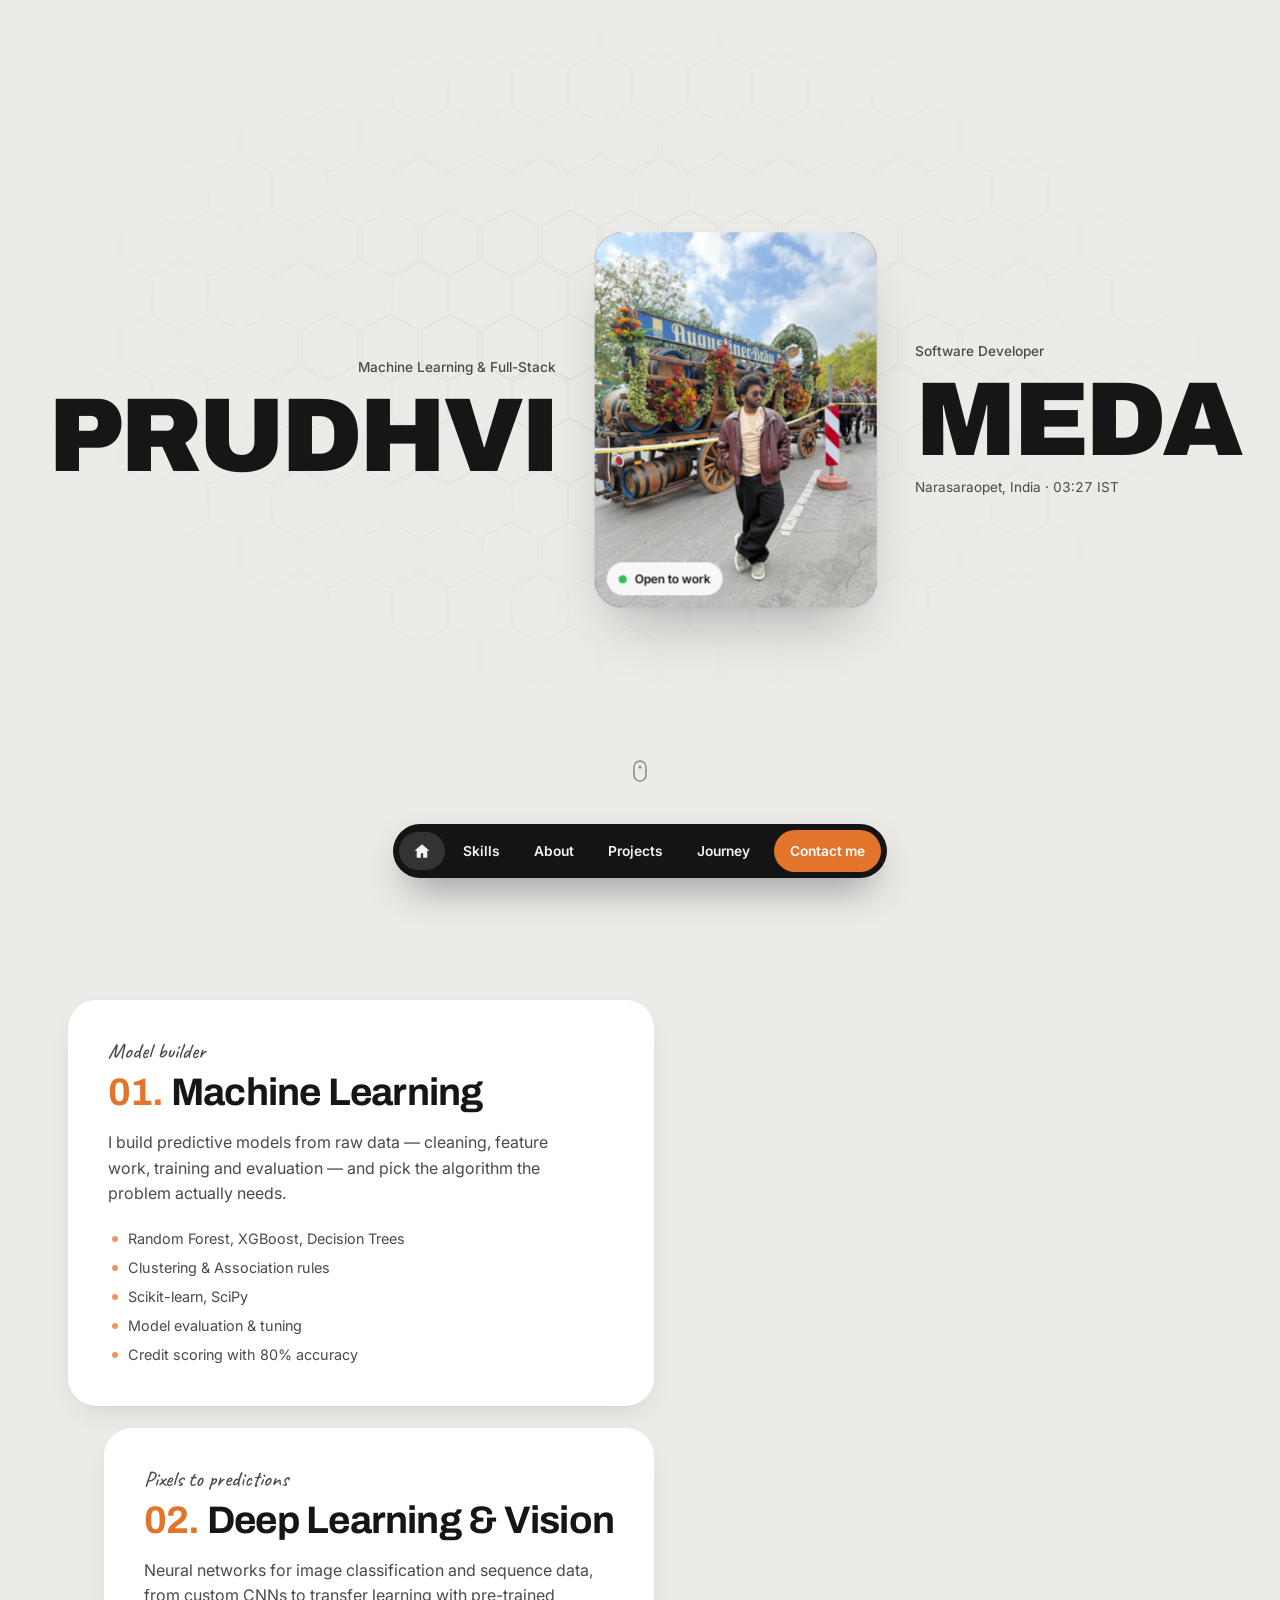
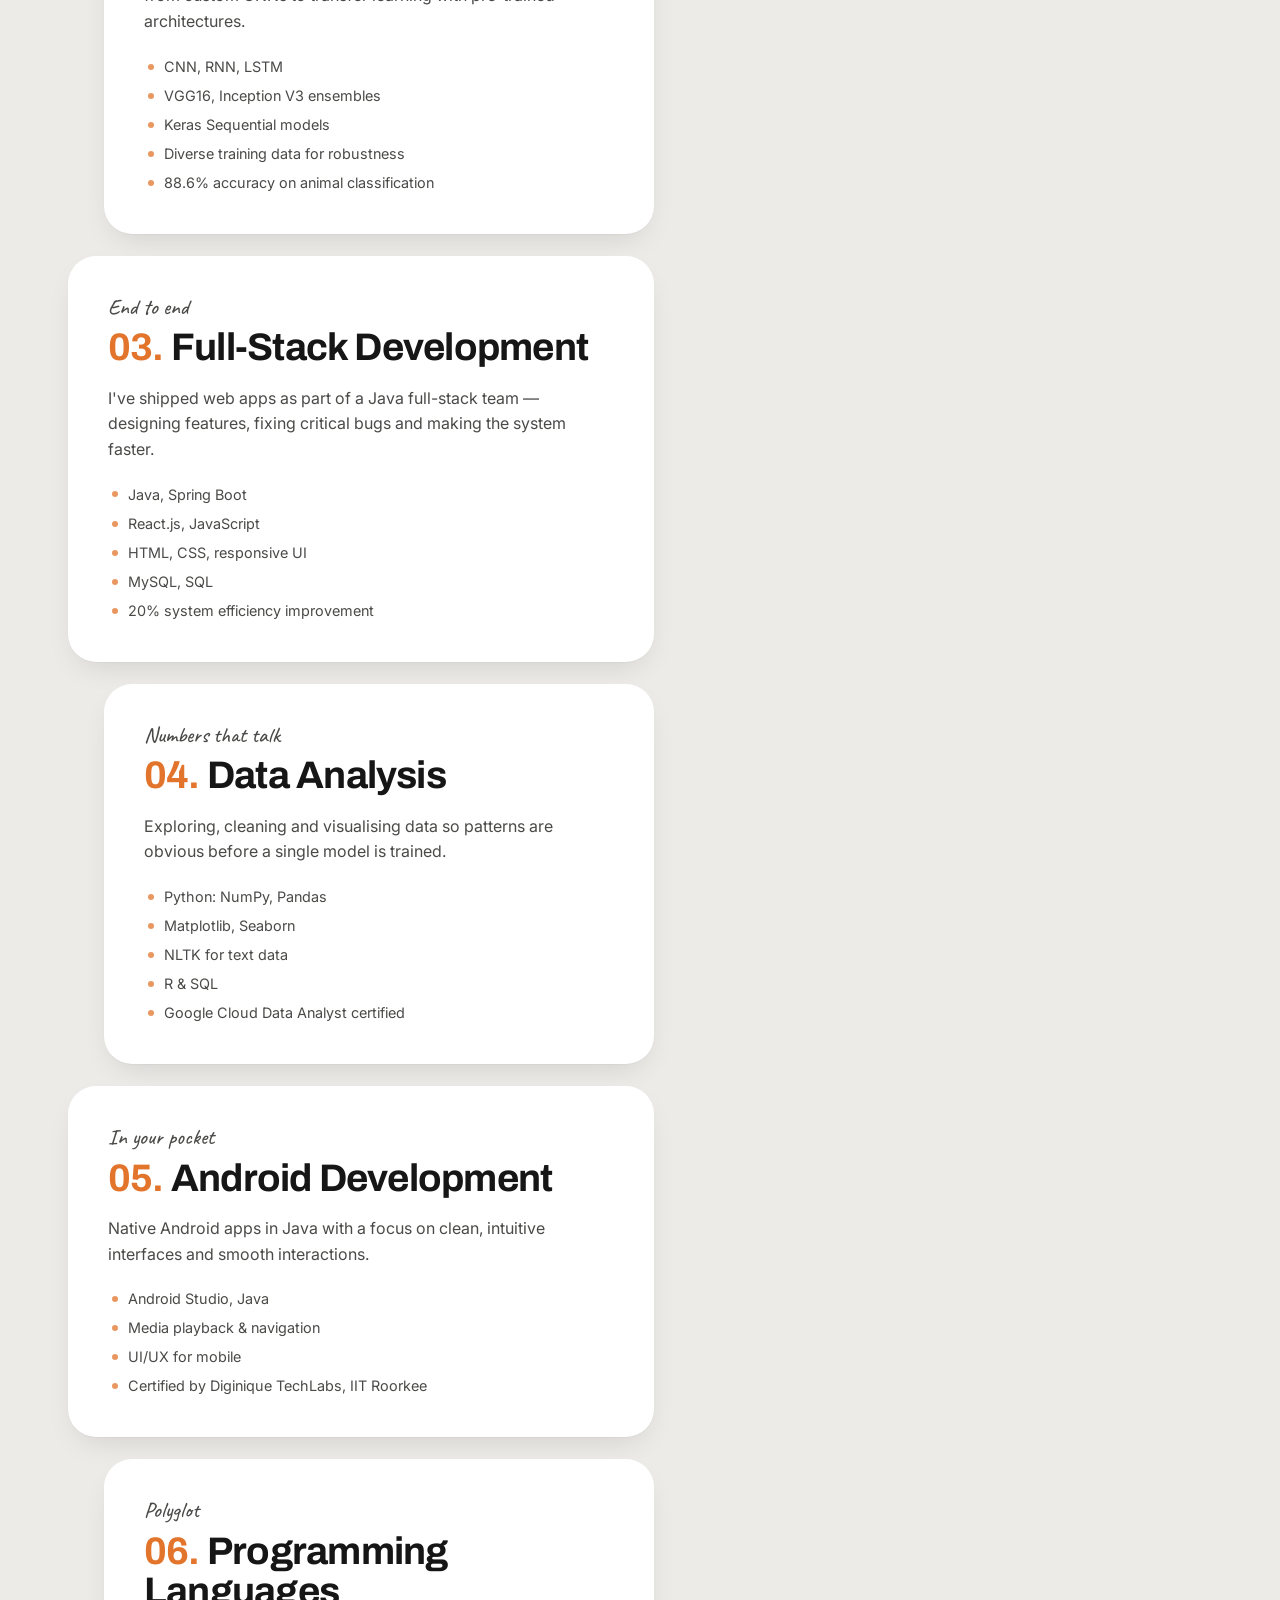
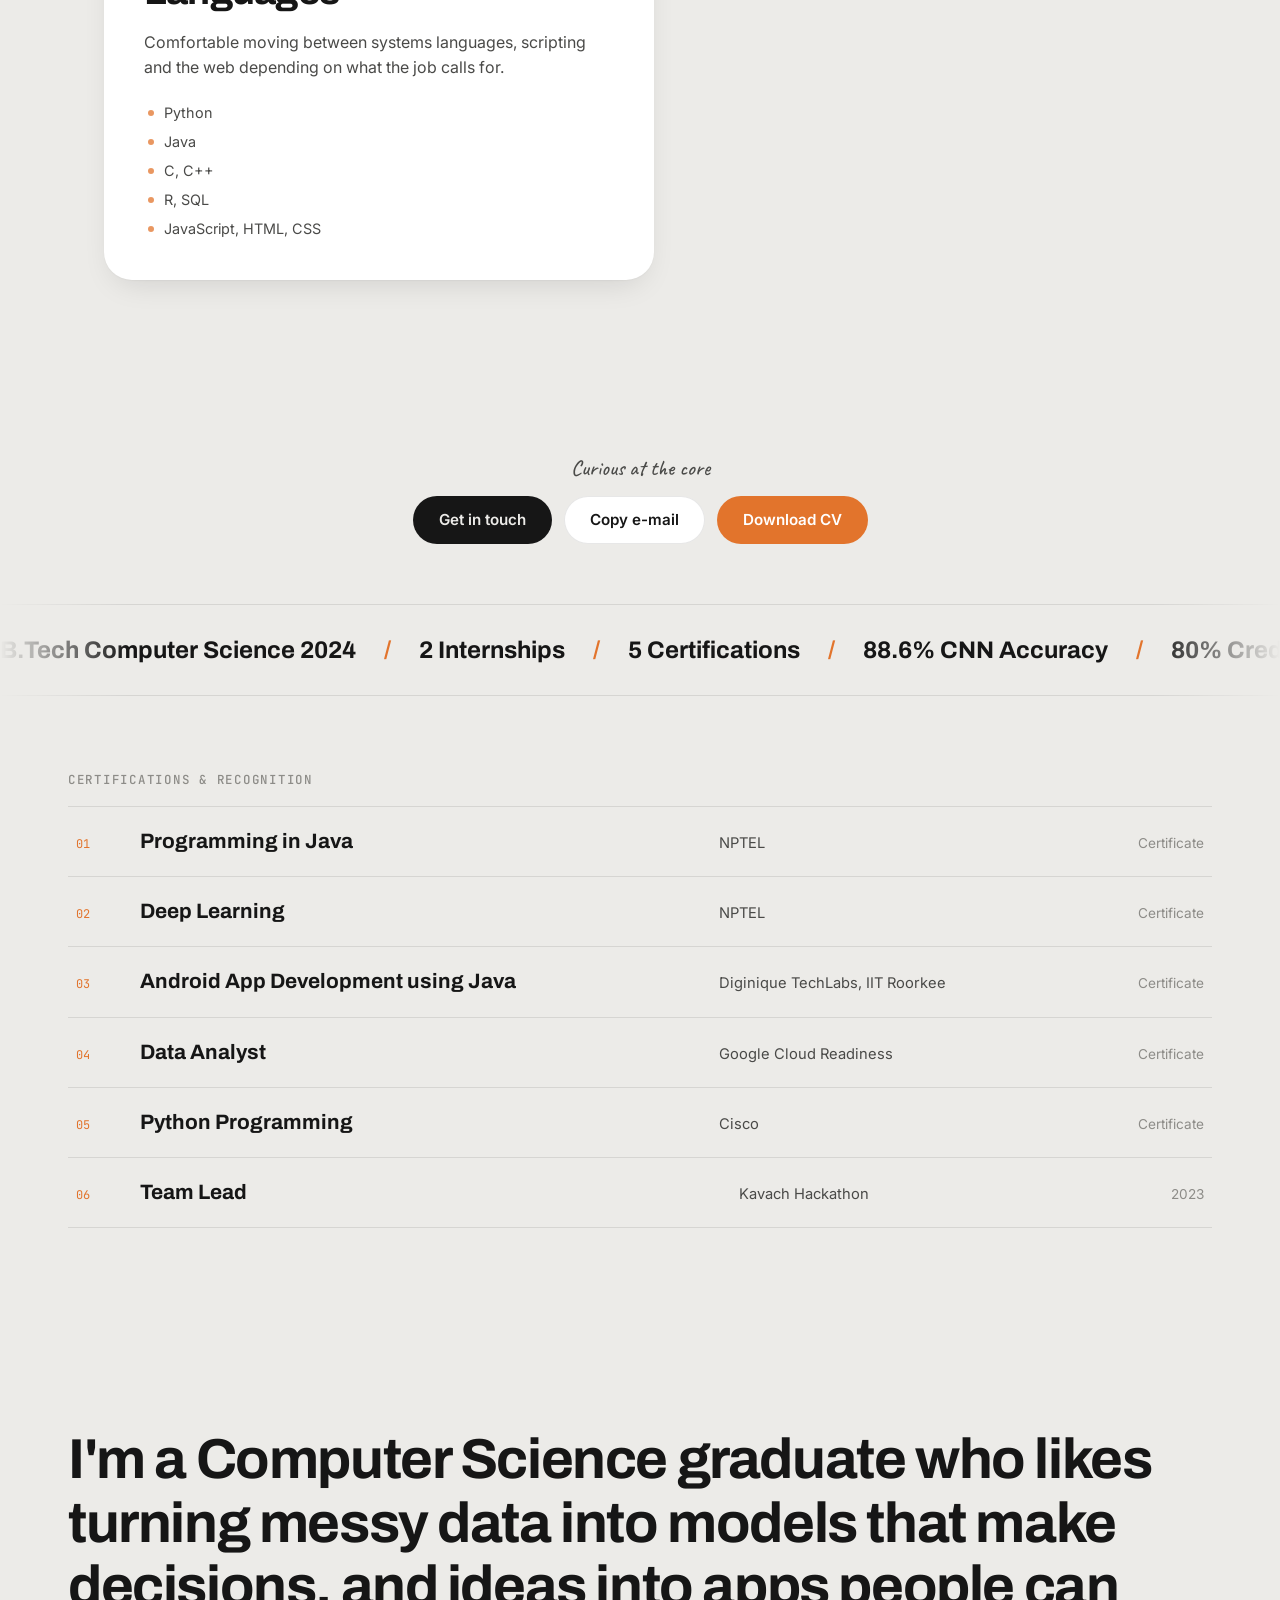
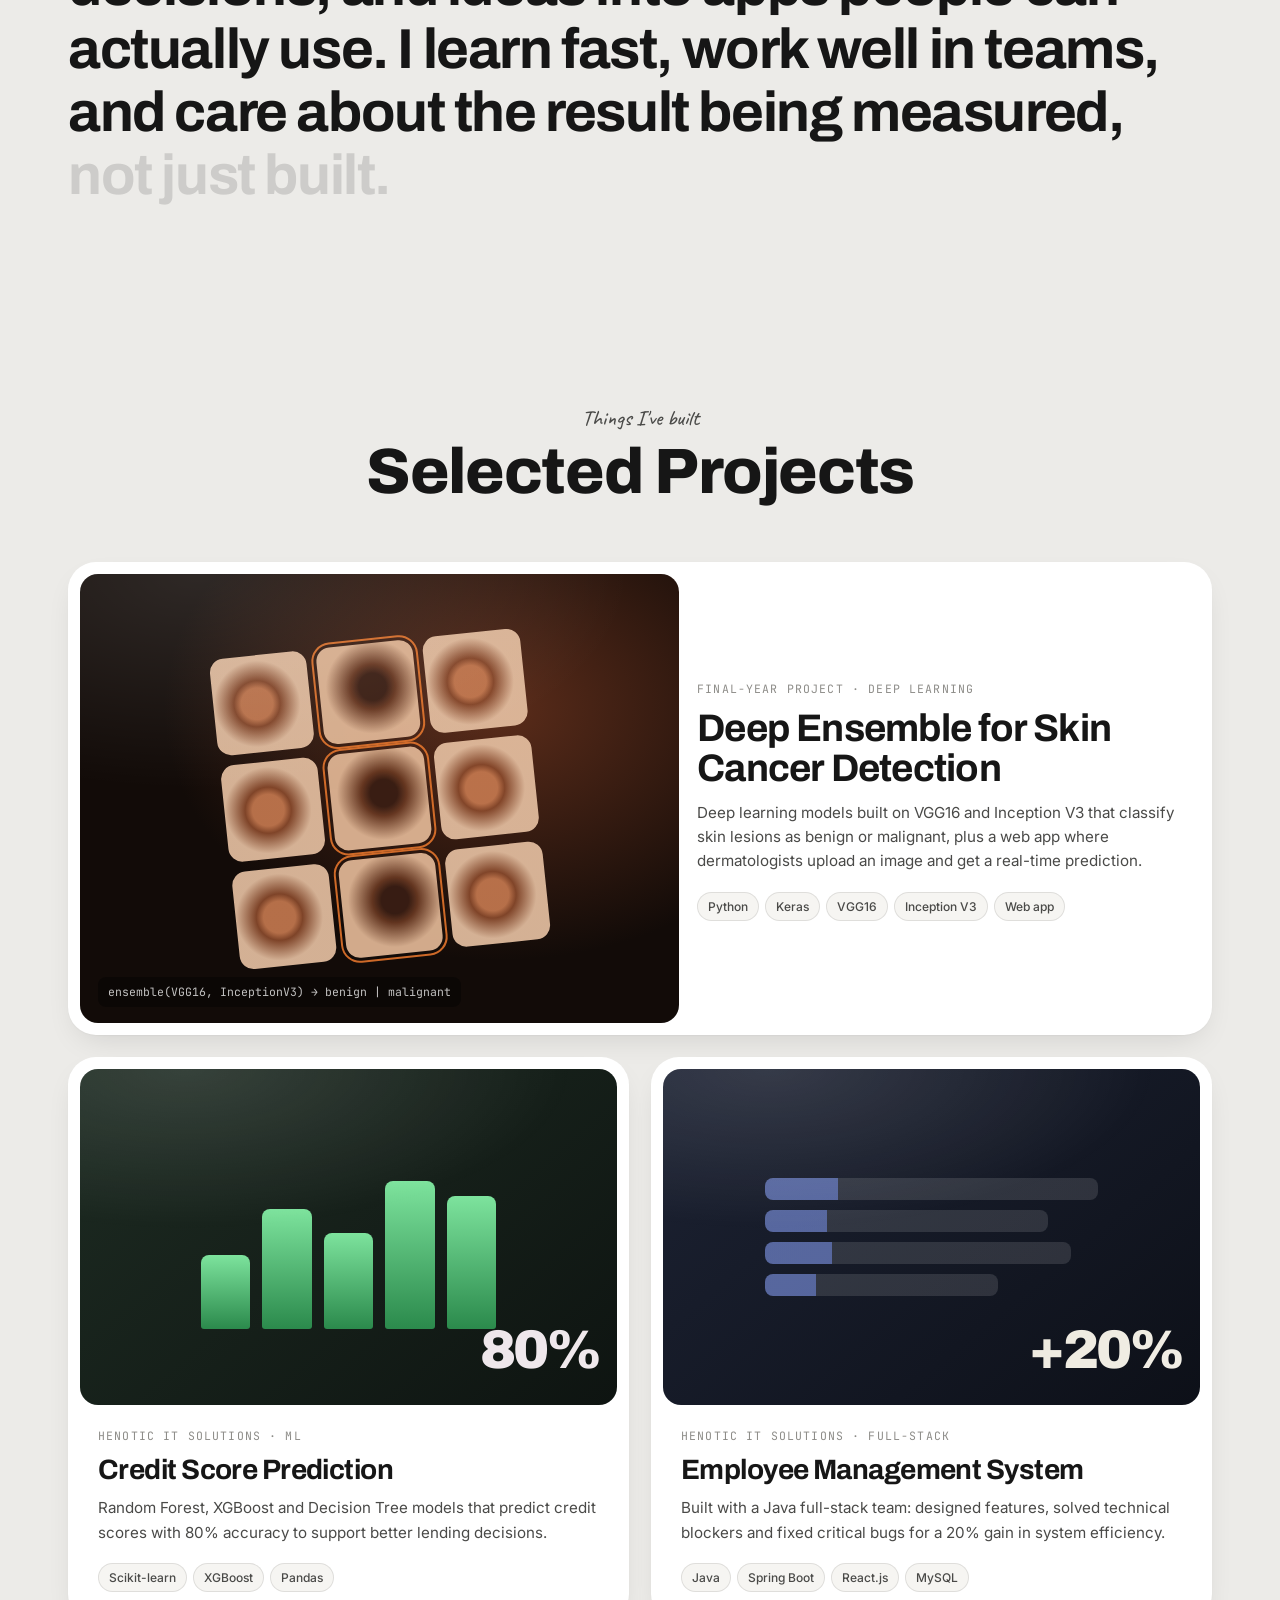
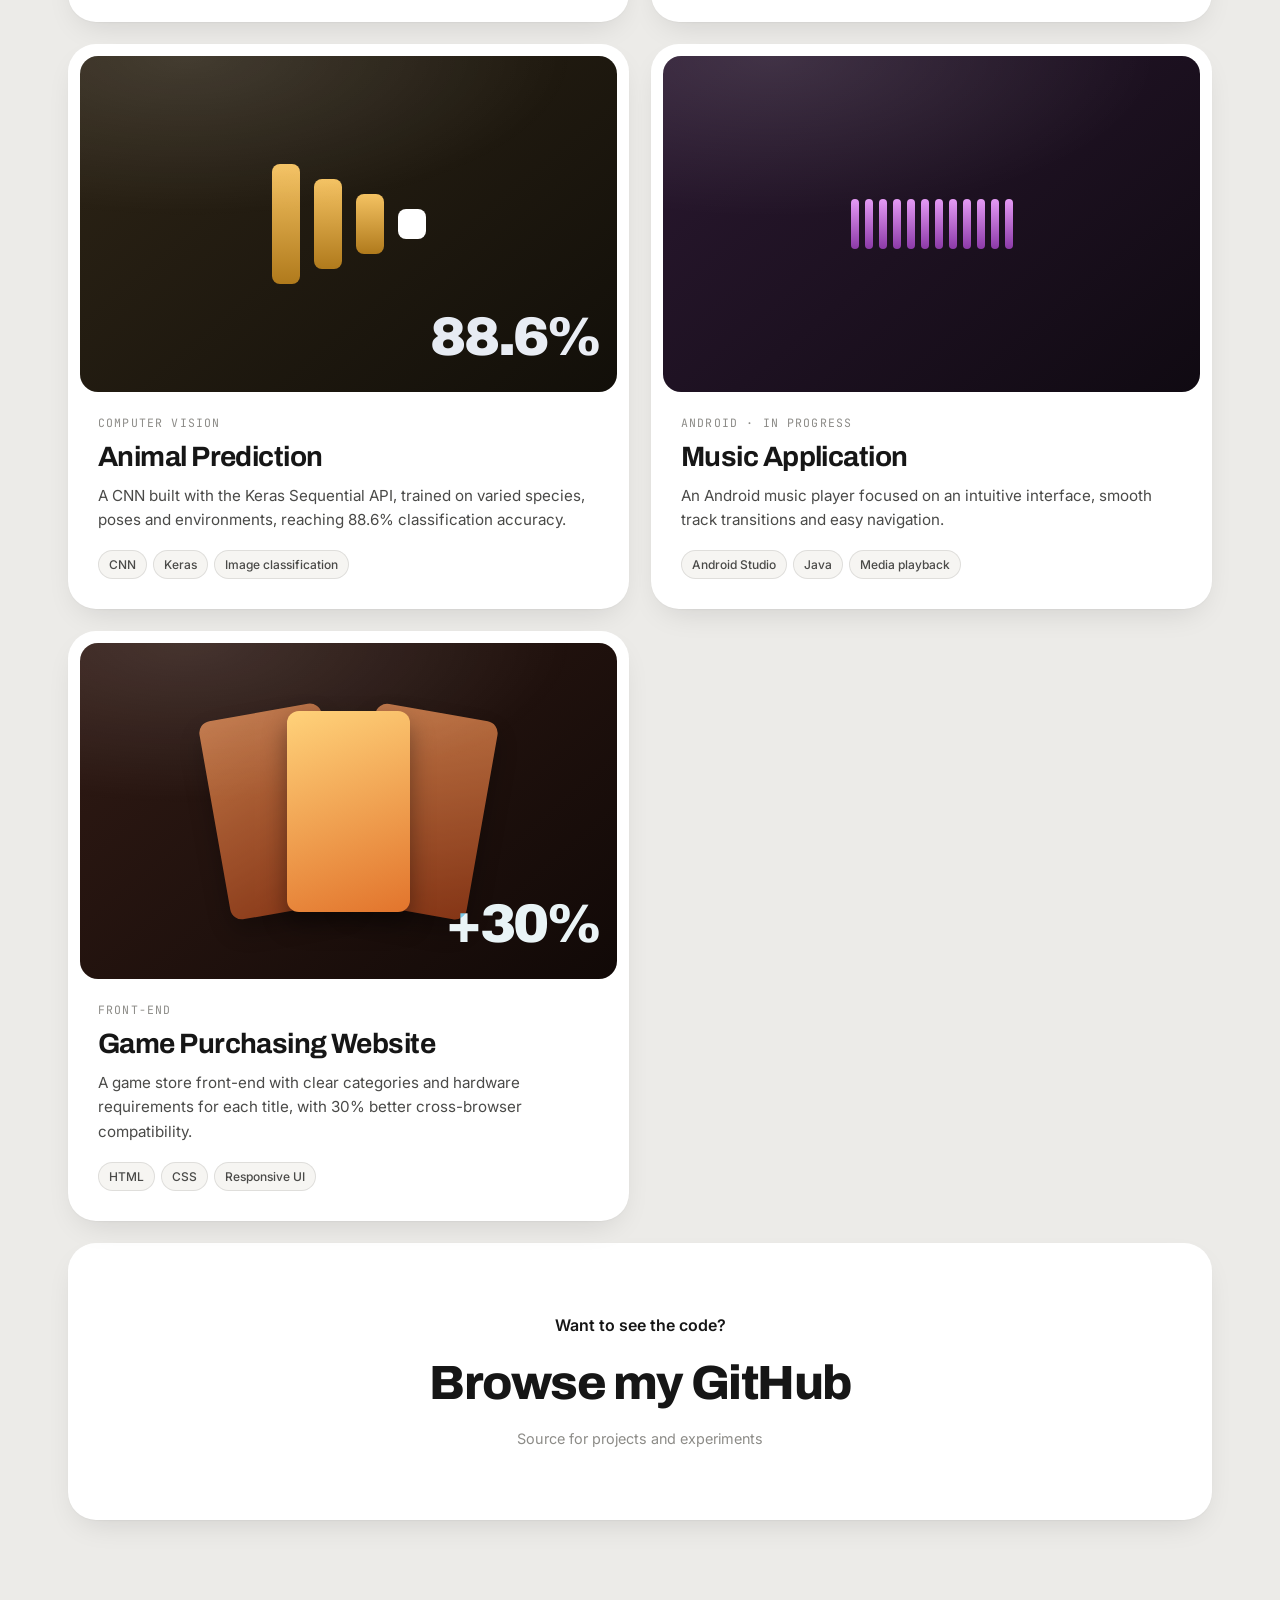
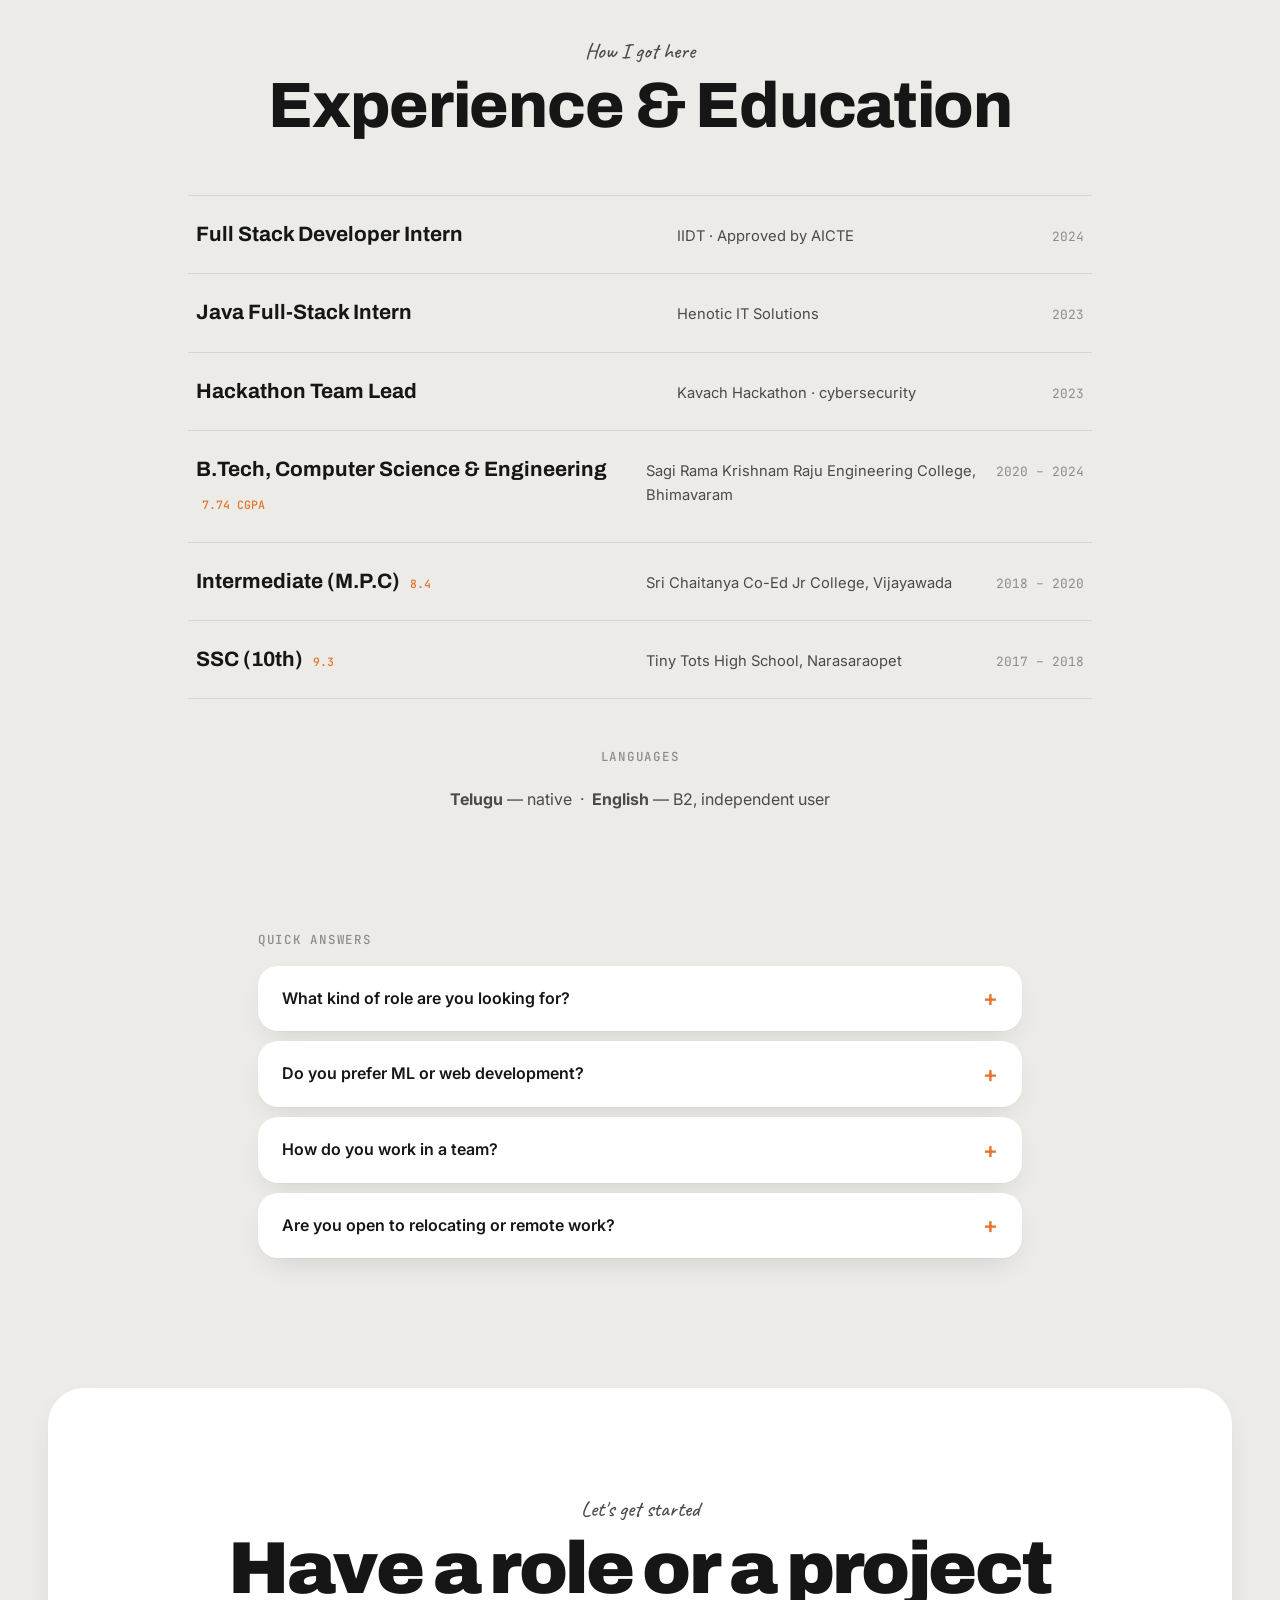
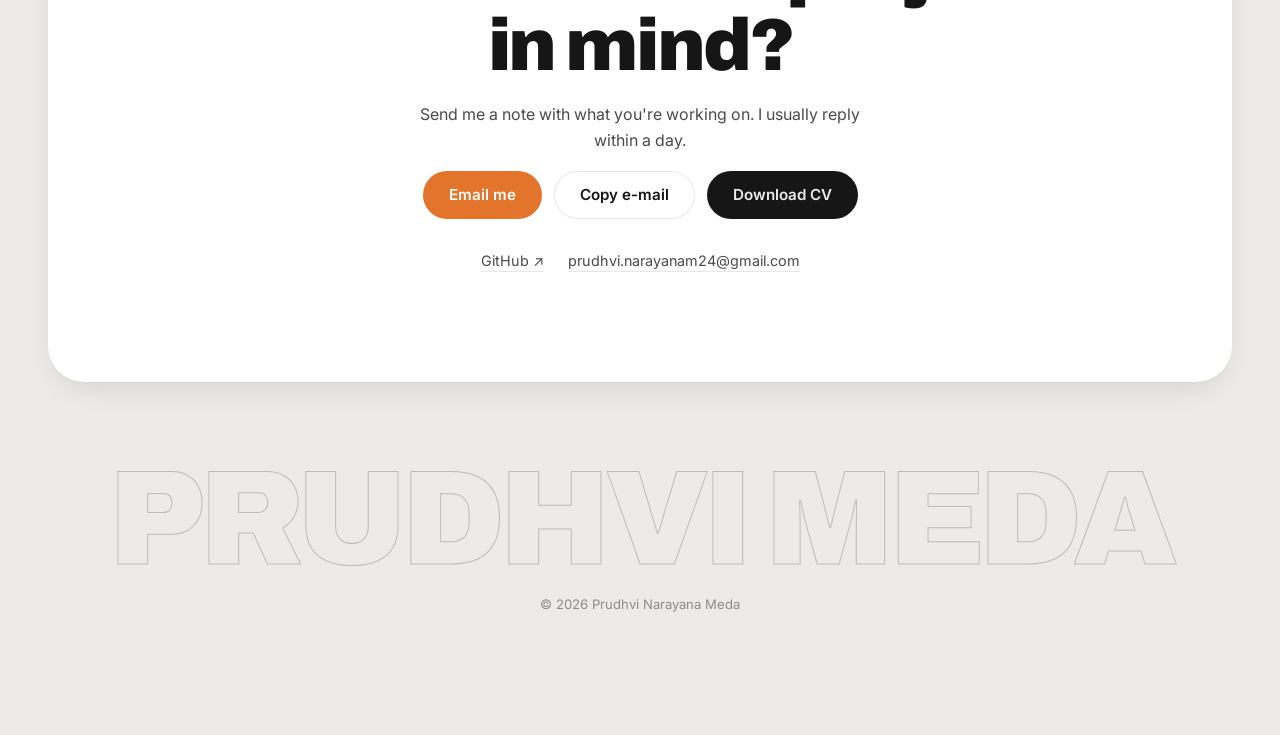
==== commit 4eed6a84: "Make the photo card travel with the content On desktop the hero photo card glides into the skills co" ====
--- a/index.html
+++ b/index.html
@@ -21,10 +21,26 @@
       <h1 class="hero-name"><span class="sr-only">Prudhvi Meda — </span>PRUDHVI</h1>
     </div>
 
-    <figure class="hero-portrait reveal" style="--d:.1s">
-      <img src="portrait.jpg" alt="Portrait of Prudhvi Meda" width="681" height="1024">
-      <span class="portrait-badge"><span class="dot"></span> Open to work</span>
-    </figure>
+    <div class="portrait-slot">
+      <figure class="flip-card" id="flipCard">
+        <div class="face face-front">
+          <img src="photos/oktoberfest.jpg" alt="Prudhvi Meda standing in front of a decorated brewery wagon" width="900" height="1200">
+          <span class="portrait-badge"><span class="dot"></span> Open to work</span>
+        </div>
+        <div class="face face-back" aria-hidden="true">
+          <div class="slides">
+            <img src="photos/bamberg-river.jpg" alt="" class="on">
+            <img src="photos/bamberg-night.jpg" alt="" loading="lazy">
+            <img src="photos/oktoberfest-2.jpg" alt="" loading="lazy">
+            <img src="portrait.jpg" alt="" loading="lazy">
+          </div>
+          <div class="sticky-overlay">
+            <p class="sticky-name">Prudhvi Meda</p>
+            <p class="sticky-role">ML &amp; Full-Stack Developer</p>
+          </div>
+        </div>
+      </figure>
+    </div>
 
     <div class="hero-side hero-right reveal" style="--d:.2s">
       <p class="hero-kicker">Software Developer</p>
@@ -136,7 +152,7 @@
 
       <aside class="skills-sticky" aria-hidden="true">
         <div class="sticky-card">
-          <img src="portrait.jpg" alt="">
+          <img src="photos/bamberg-river.jpg" alt="">
           <div class="sticky-overlay">
             <p class="sticky-name">Prudhvi Meda</p>
             <p class="sticky-role">ML &amp; Full-Stack Developer</p>
--- a/style.css
+++ b/style.css
@@ -160,19 +160,50 @@
 }
 .hero-meta { font-size: .85rem; color: var(--ink-2); font-variant-numeric: tabular-nums; }
 
-.hero-portrait {
+/* Photo card: sits in the hero, then (on desktop) travels to the skills
+   column, flips to its back face and stays pinned — driven by script.js */
+.portrait-slot {
+  width: clamp(200px, 22vw, 300px);
+  aspect-ratio: 3 / 4;
+}
+.flip-card {
   position: relative;
   margin: 0;
-  width: clamp(200px, 22vw, 300px);
-  aspect-ratio: 3 / 4;
+  width: 100%;
+  height: 100%;
+  transform-style: preserve-3d;
+  /* backwards fill only: a lingering opacity animation would flatten the 3D flip */
+  animation: card-in 1s var(--ease) backwards .1s;
+}
+@keyframes card-in { from { opacity: 0; translate: 0 28px; } }
+html.travel .flip-card {
+  position: fixed;
+  left: 0; top: 0;
+  z-index: 40;
+  will-change: transform;
+}
+.face {
+  position: absolute;
+  inset: 0;
   border-radius: var(--radius);
   overflow: hidden;
   box-shadow: var(--shadow-lg);
-  transform: rotate(-1.5deg);
-  transition: transform .6s var(--ease);
-}
-.hero-portrait:hover { transform: rotate(0) scale(1.02); }
-.hero-portrait img { width: 100%; height: 100%; object-fit: cover; object-position: 30% 40%; }
+  backface-visibility: hidden;
+  -webkit-backface-visibility: hidden;
+  background: #111;
+}
+.face img { width: 100%; height: 100%; object-fit: cover; }
+.face-front img { object-position: 50% 45%; }
+.face-back { transform: rotateY(180deg); }
+.slides, .slides img { position: absolute; inset: 0; }
+.slides img {
+  opacity: 0;
+  transform: scale(1.08);
+  filter: grayscale(.25) brightness(.6);
+  transition: opacity .8s var(--ease), transform 1.6s var(--ease);
+}
+.slides img.on { opacity: 1; transform: scale(1); }
+.face-back .sticky-overlay { z-index: 1; }
 .portrait-badge {
   position: absolute;
   left: 12px; bottom: 12px;
@@ -274,7 +305,8 @@
   box-shadow: var(--shadow-lg);
   background: #111;
 }
-.sticky-card img { width: 100%; height: 100%; object-fit: cover; object-position: 30% 35%; filter: grayscale(1) contrast(1.05) brightness(.55); transform: scale(1.08); }
+.sticky-card img { width: 100%; height: 100%; object-fit: cover; filter: grayscale(.25) brightness(.6); }
+html.travel .sticky-card { visibility: hidden; }
 .sticky-overlay {
   position: absolute; inset: 0;
   display: flex; flex-direction: column; justify-content: center; align-items: center;
@@ -593,7 +625,7 @@
   }
   .hero-left, .hero-right { align-items: center; text-align: center; }
   .hero-left { order: 1; }
-  .hero-portrait { order: 2; width: min(62vw, 260px); }
+  .portrait-slot { order: 2; width: min(62vw, 260px); }
   .hero-right { order: 3; }
   .hero-name { font-size: clamp(3rem, 17vw, 5rem); }
   .scroll-hint { display: none; }
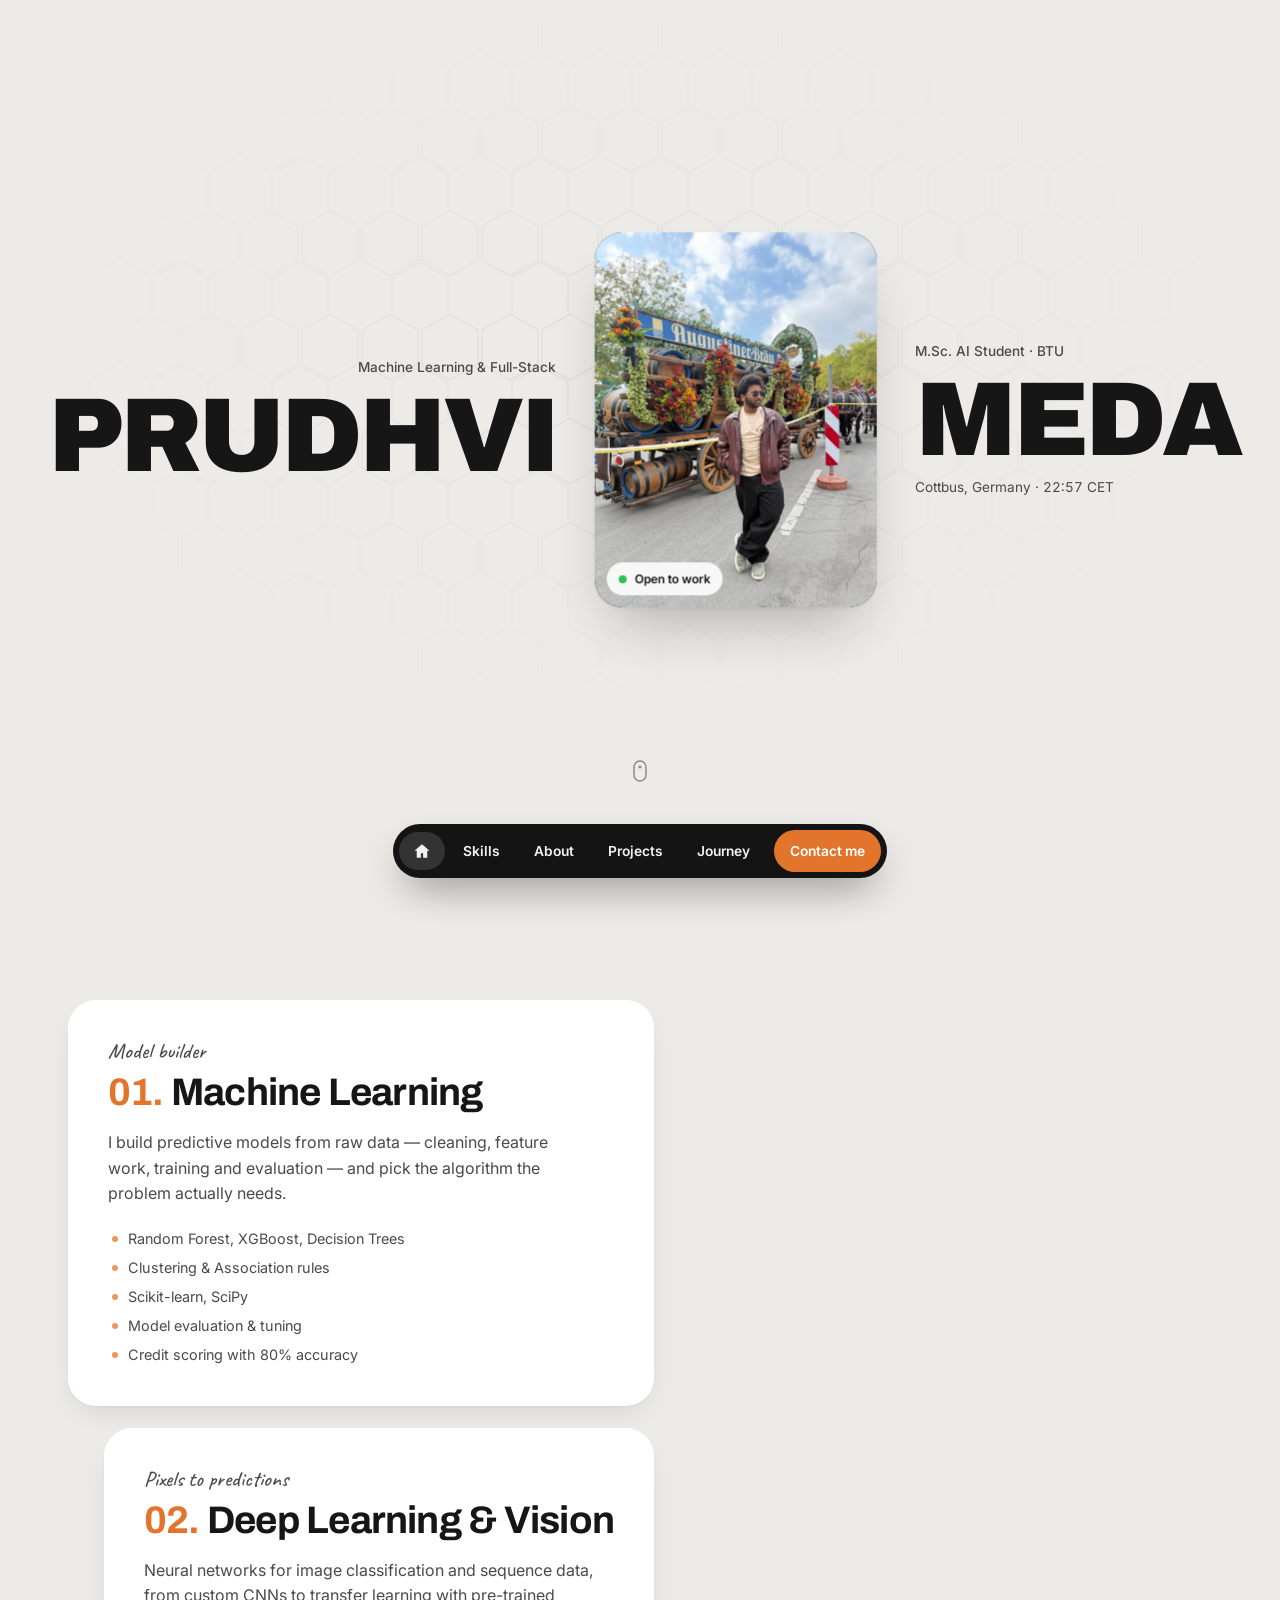
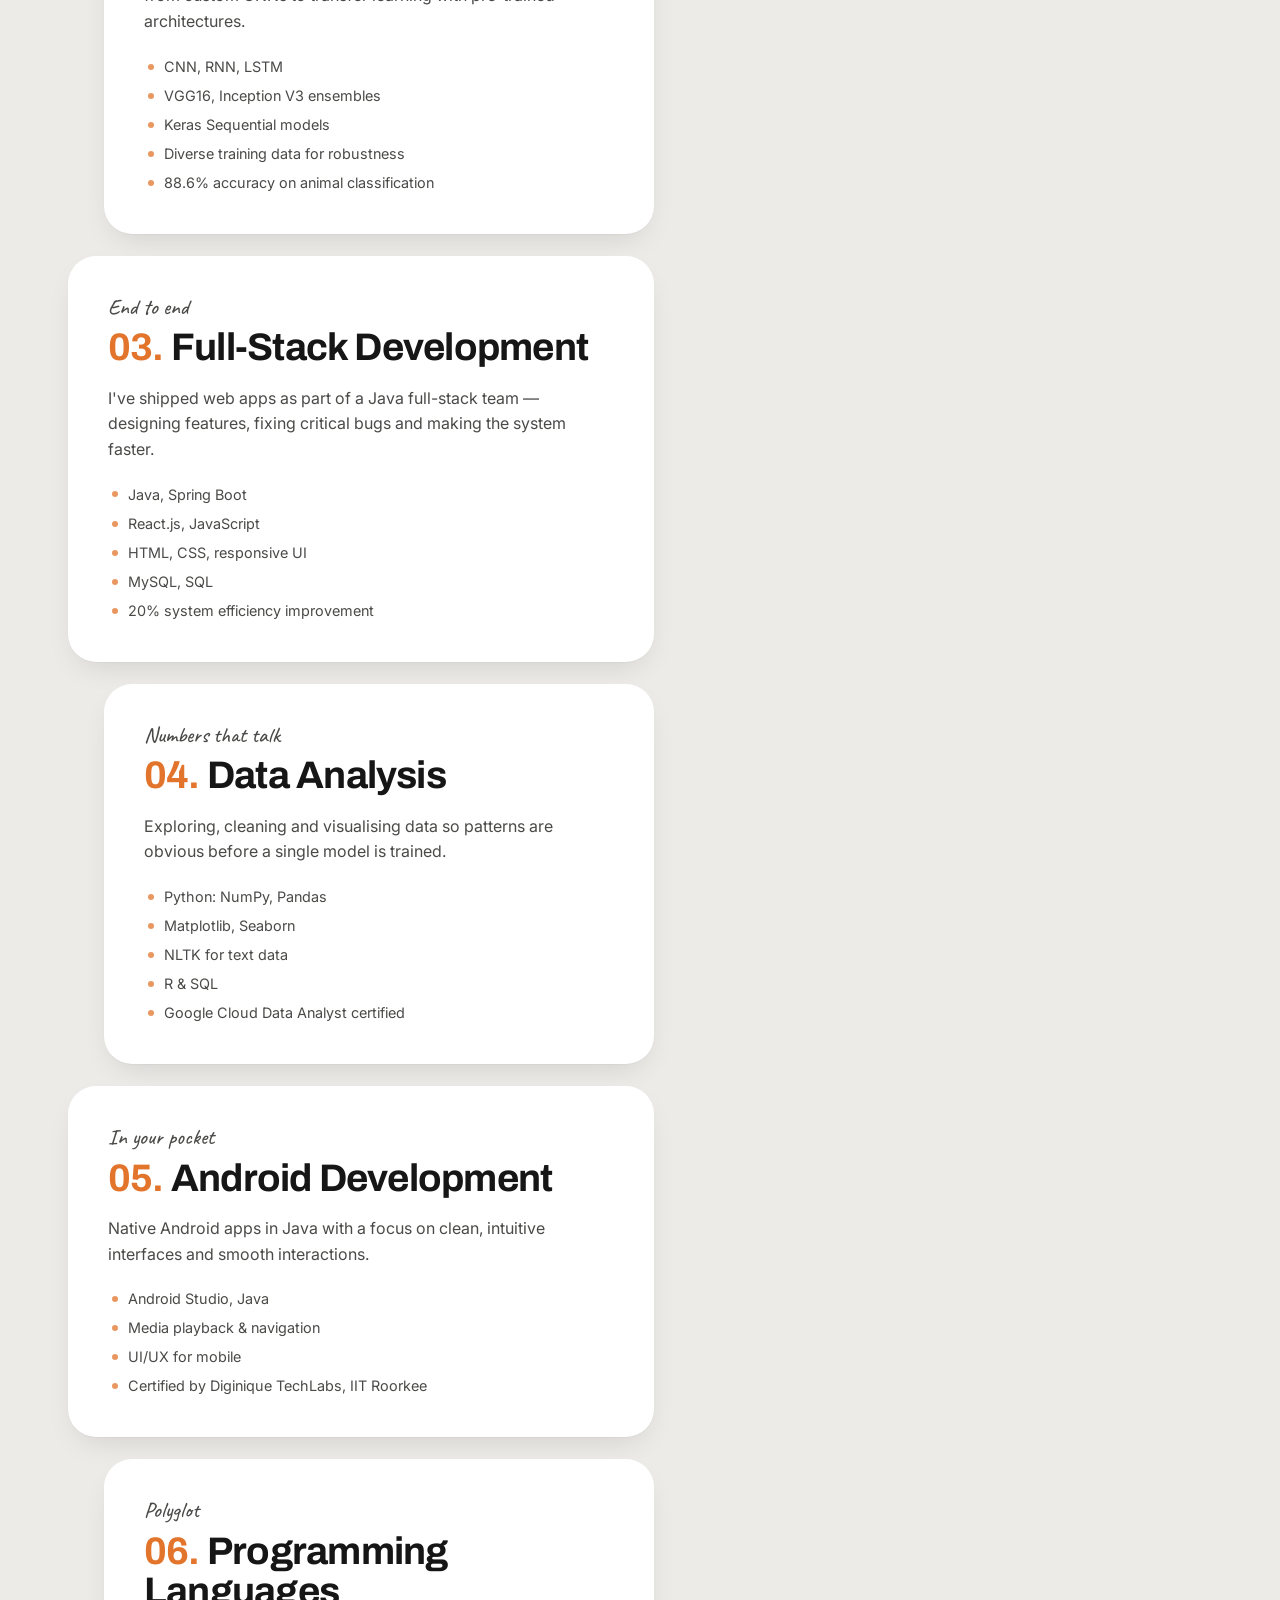
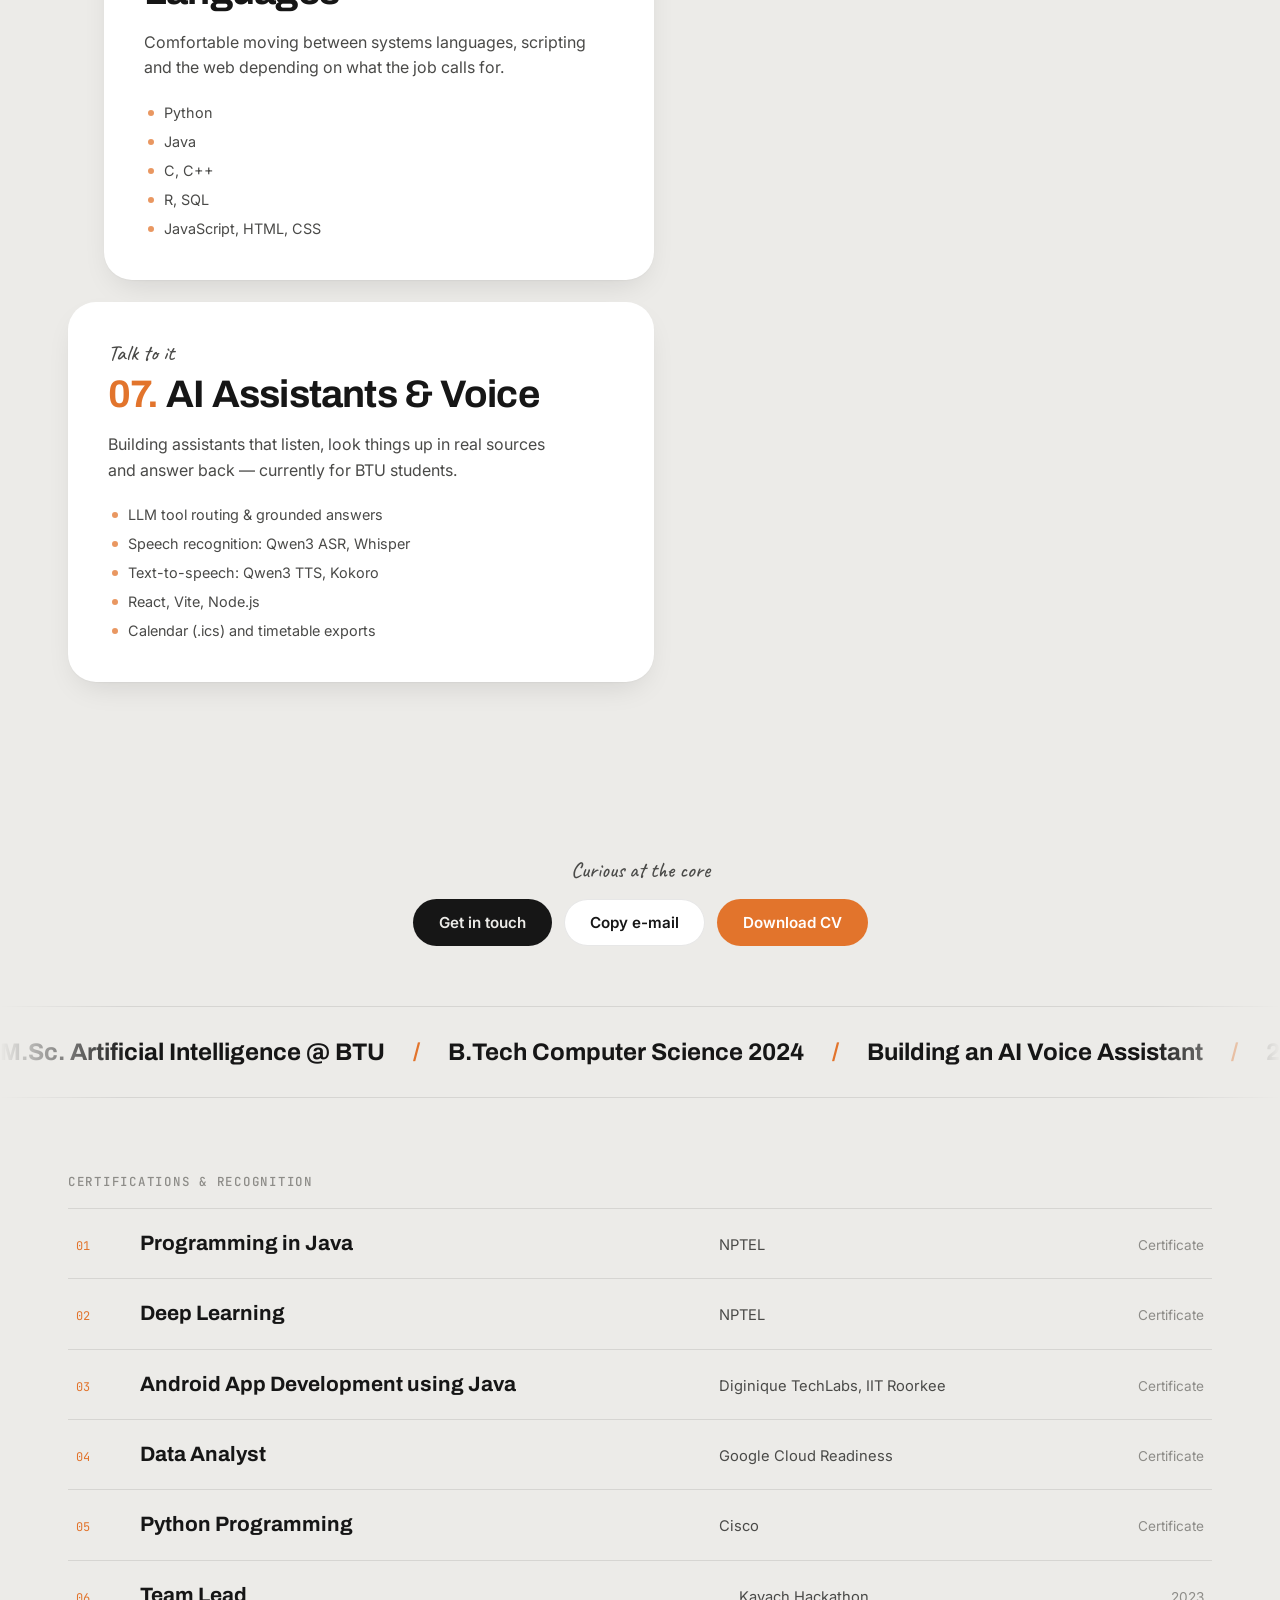
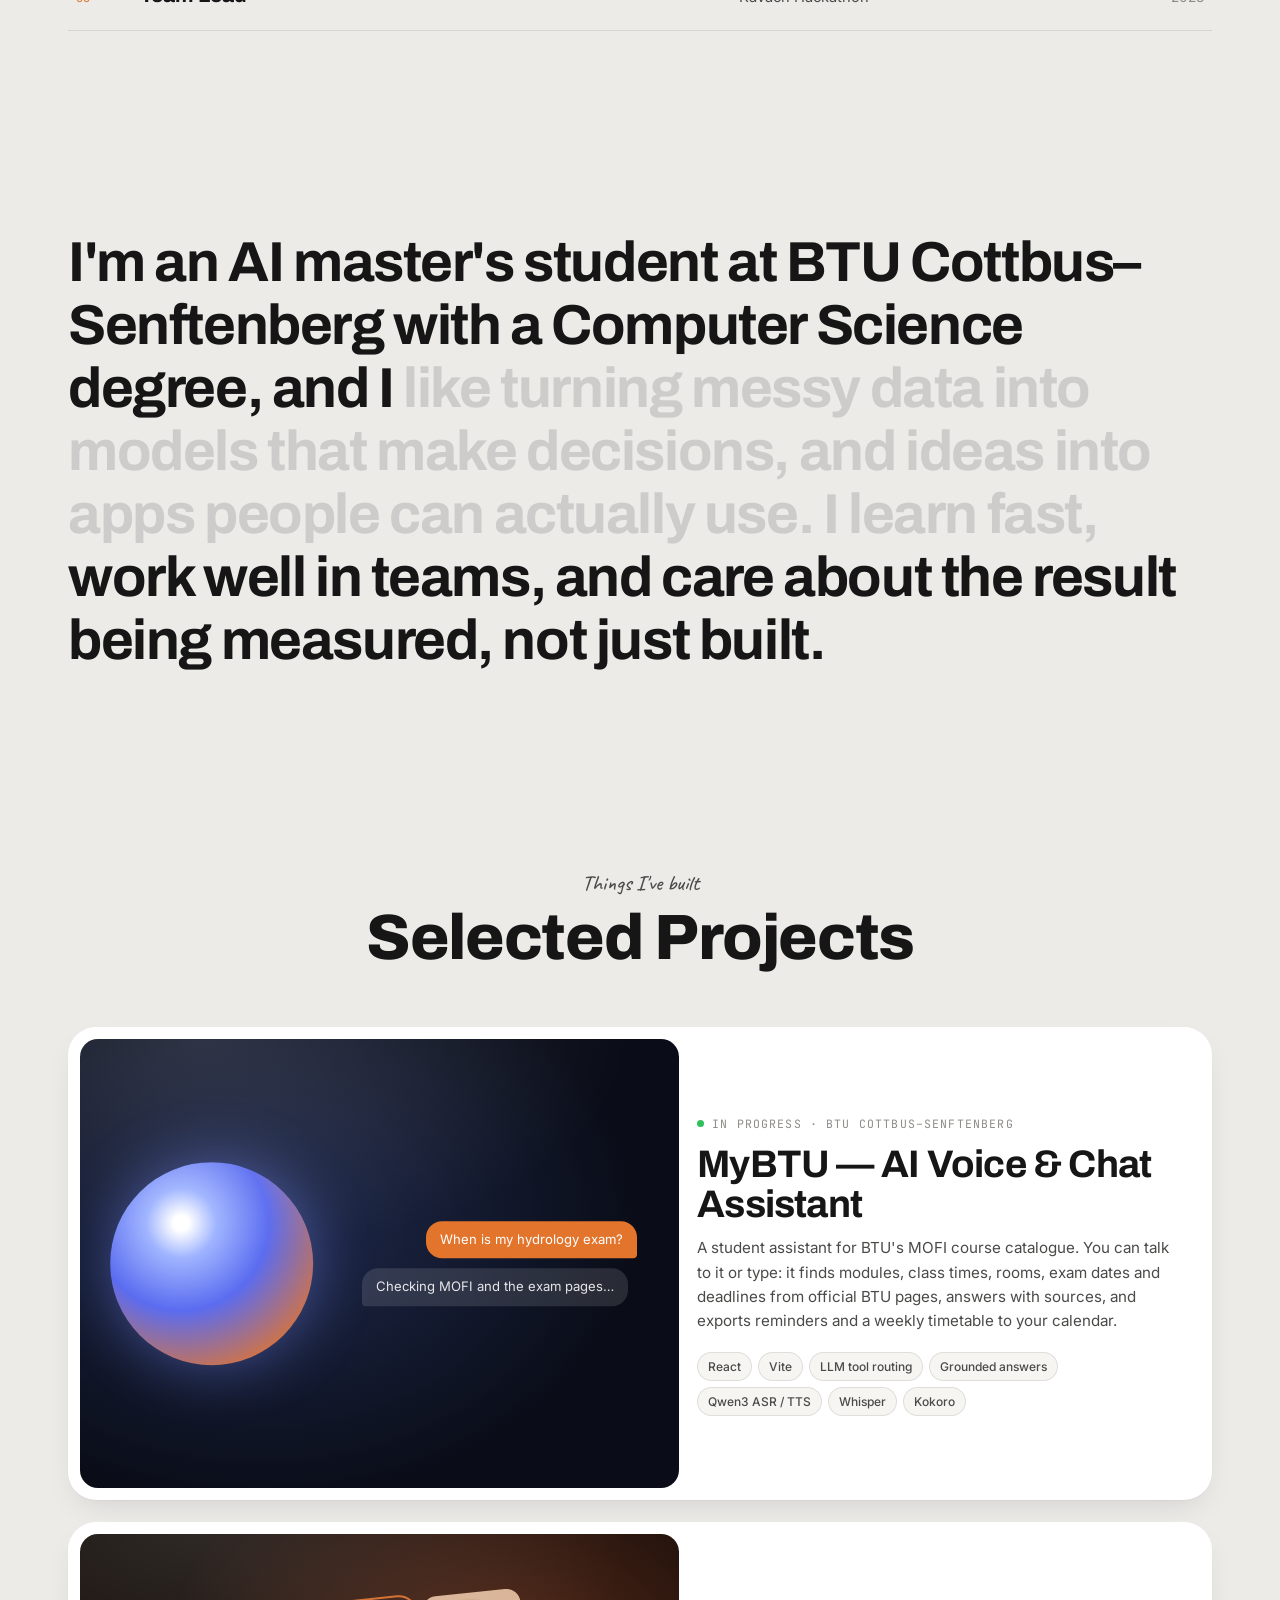
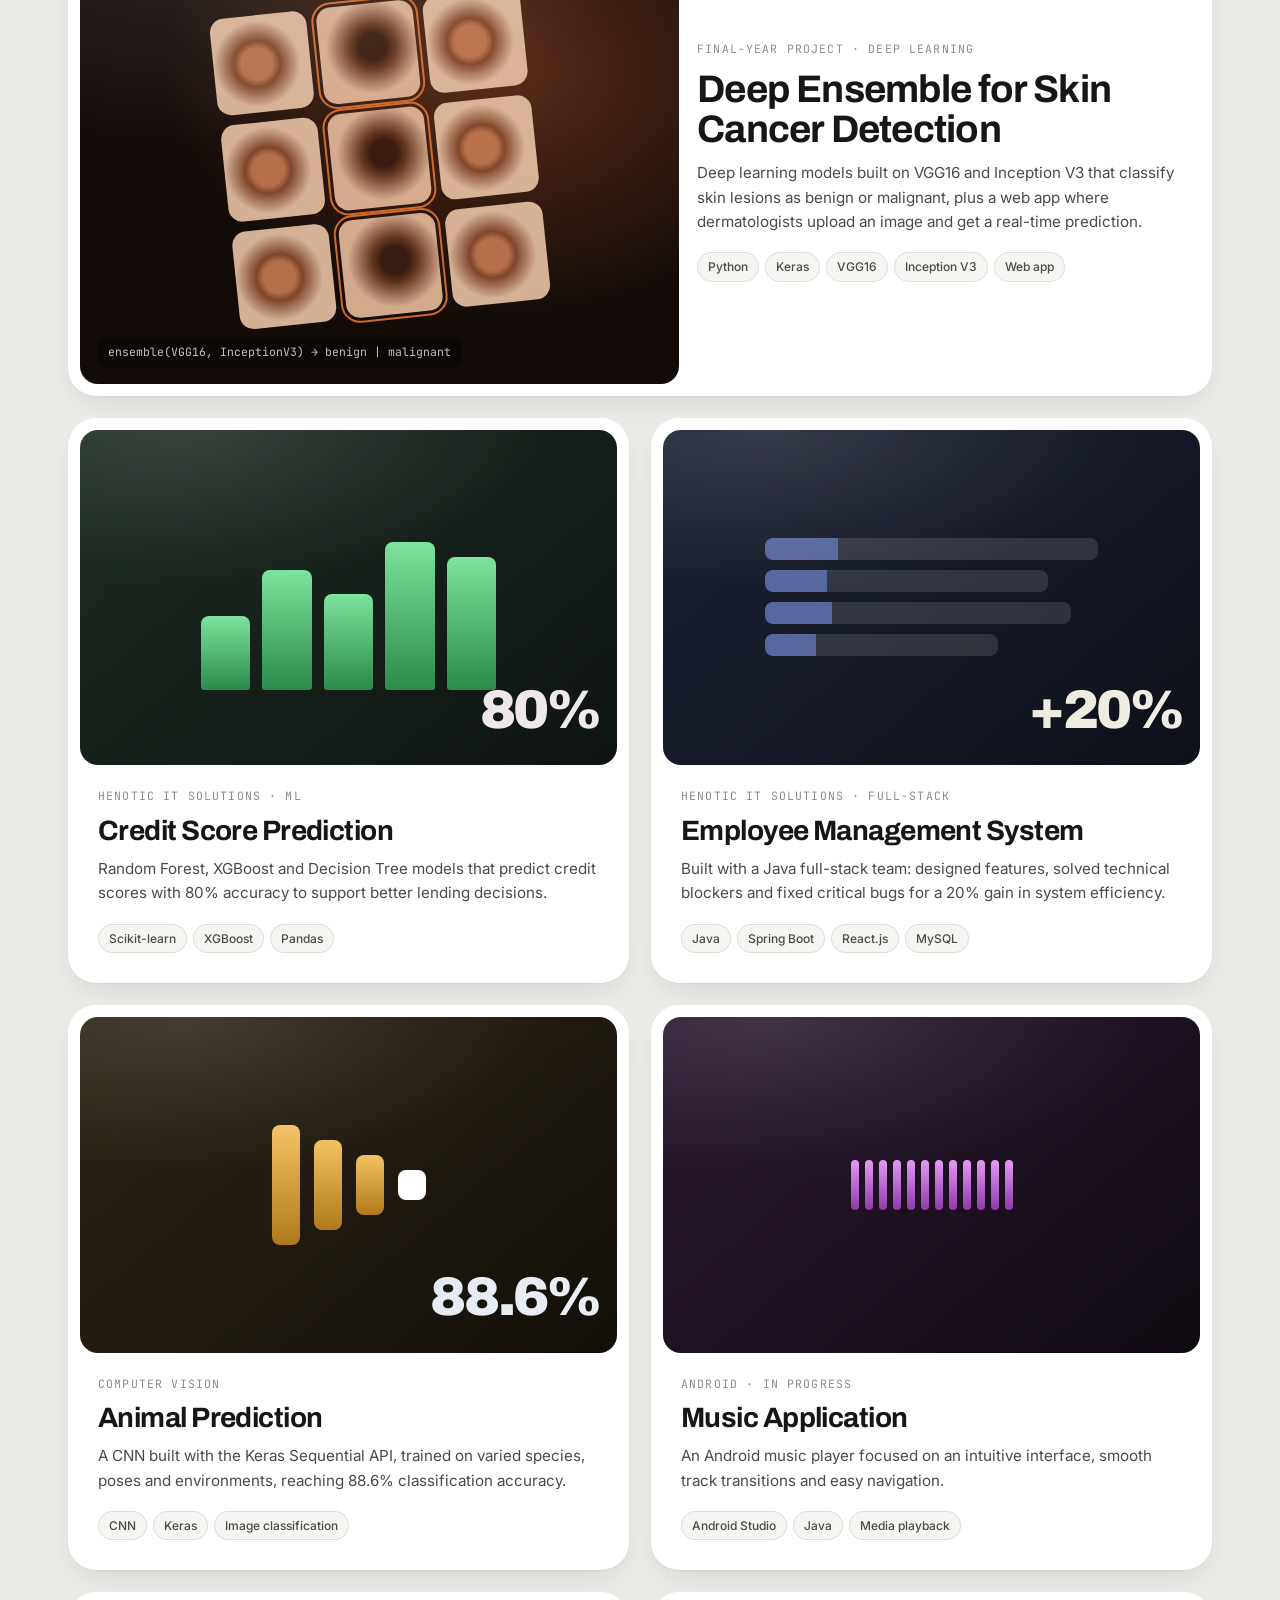
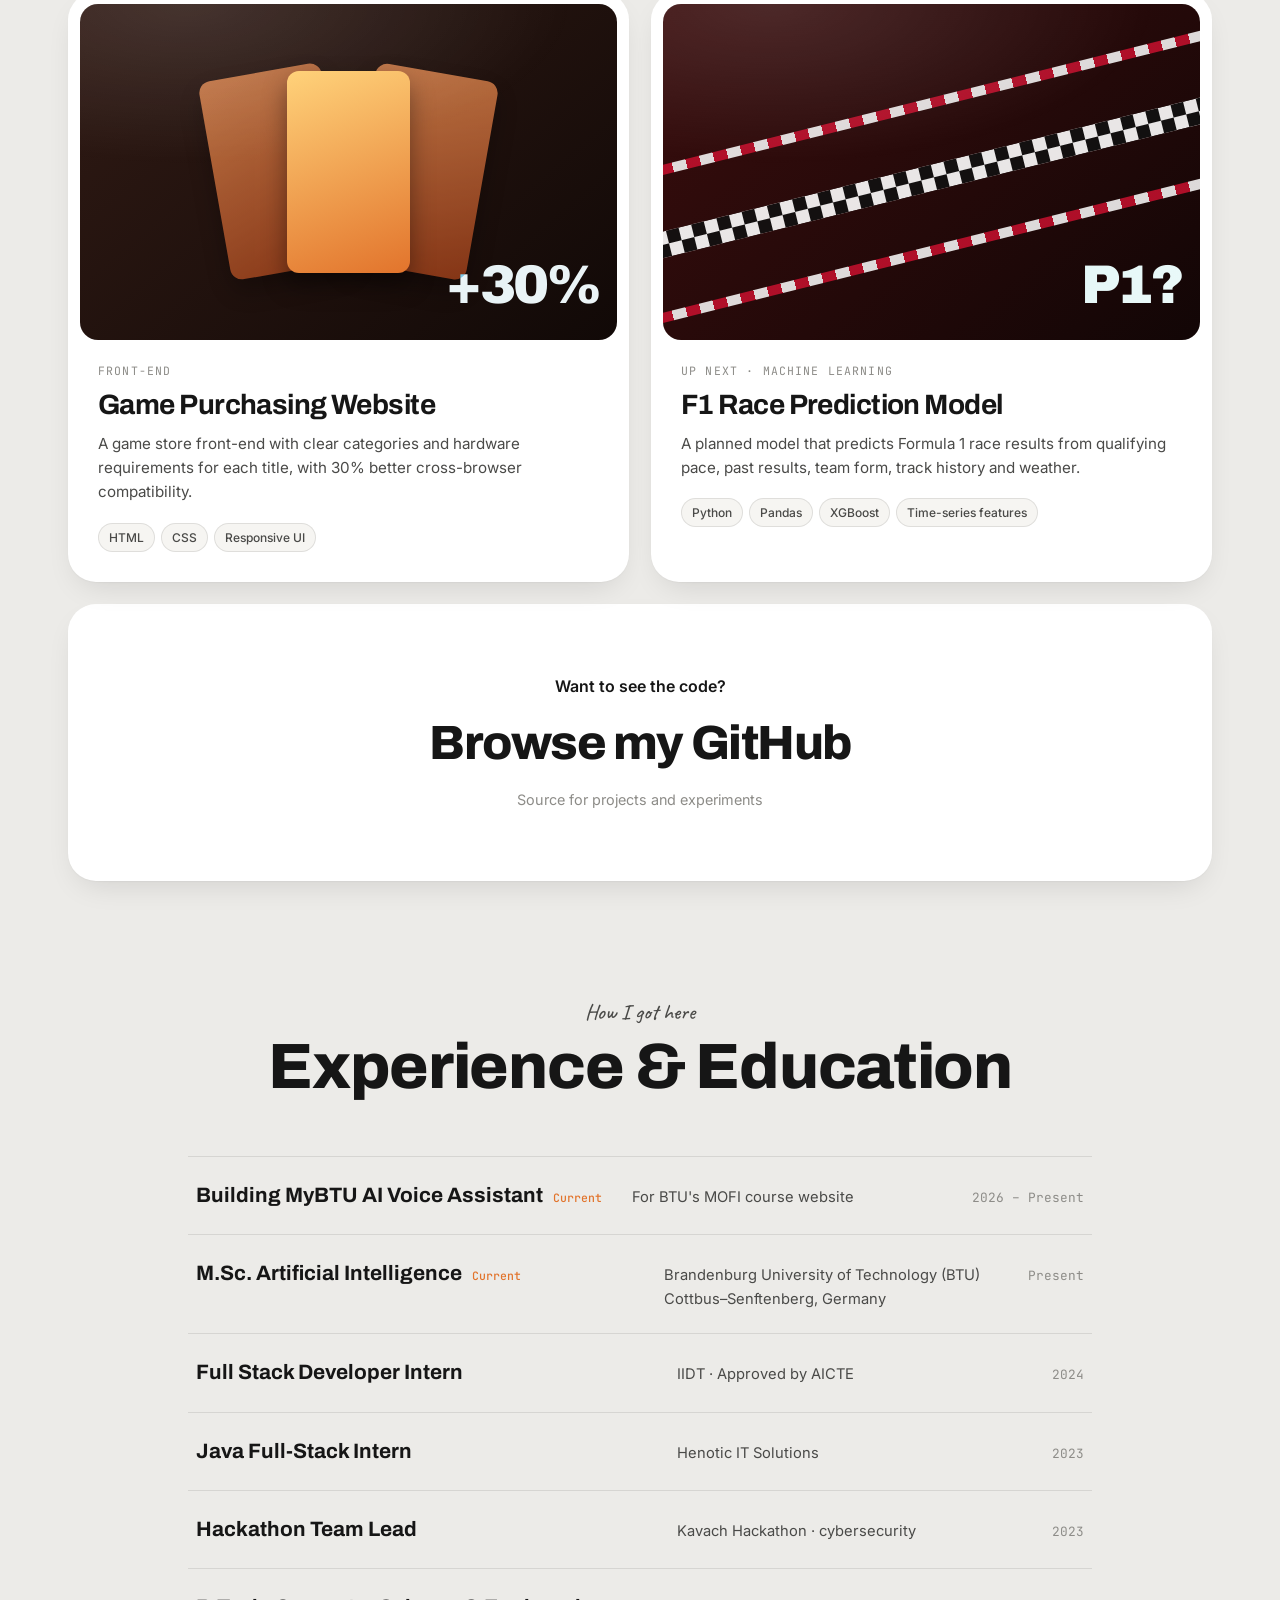
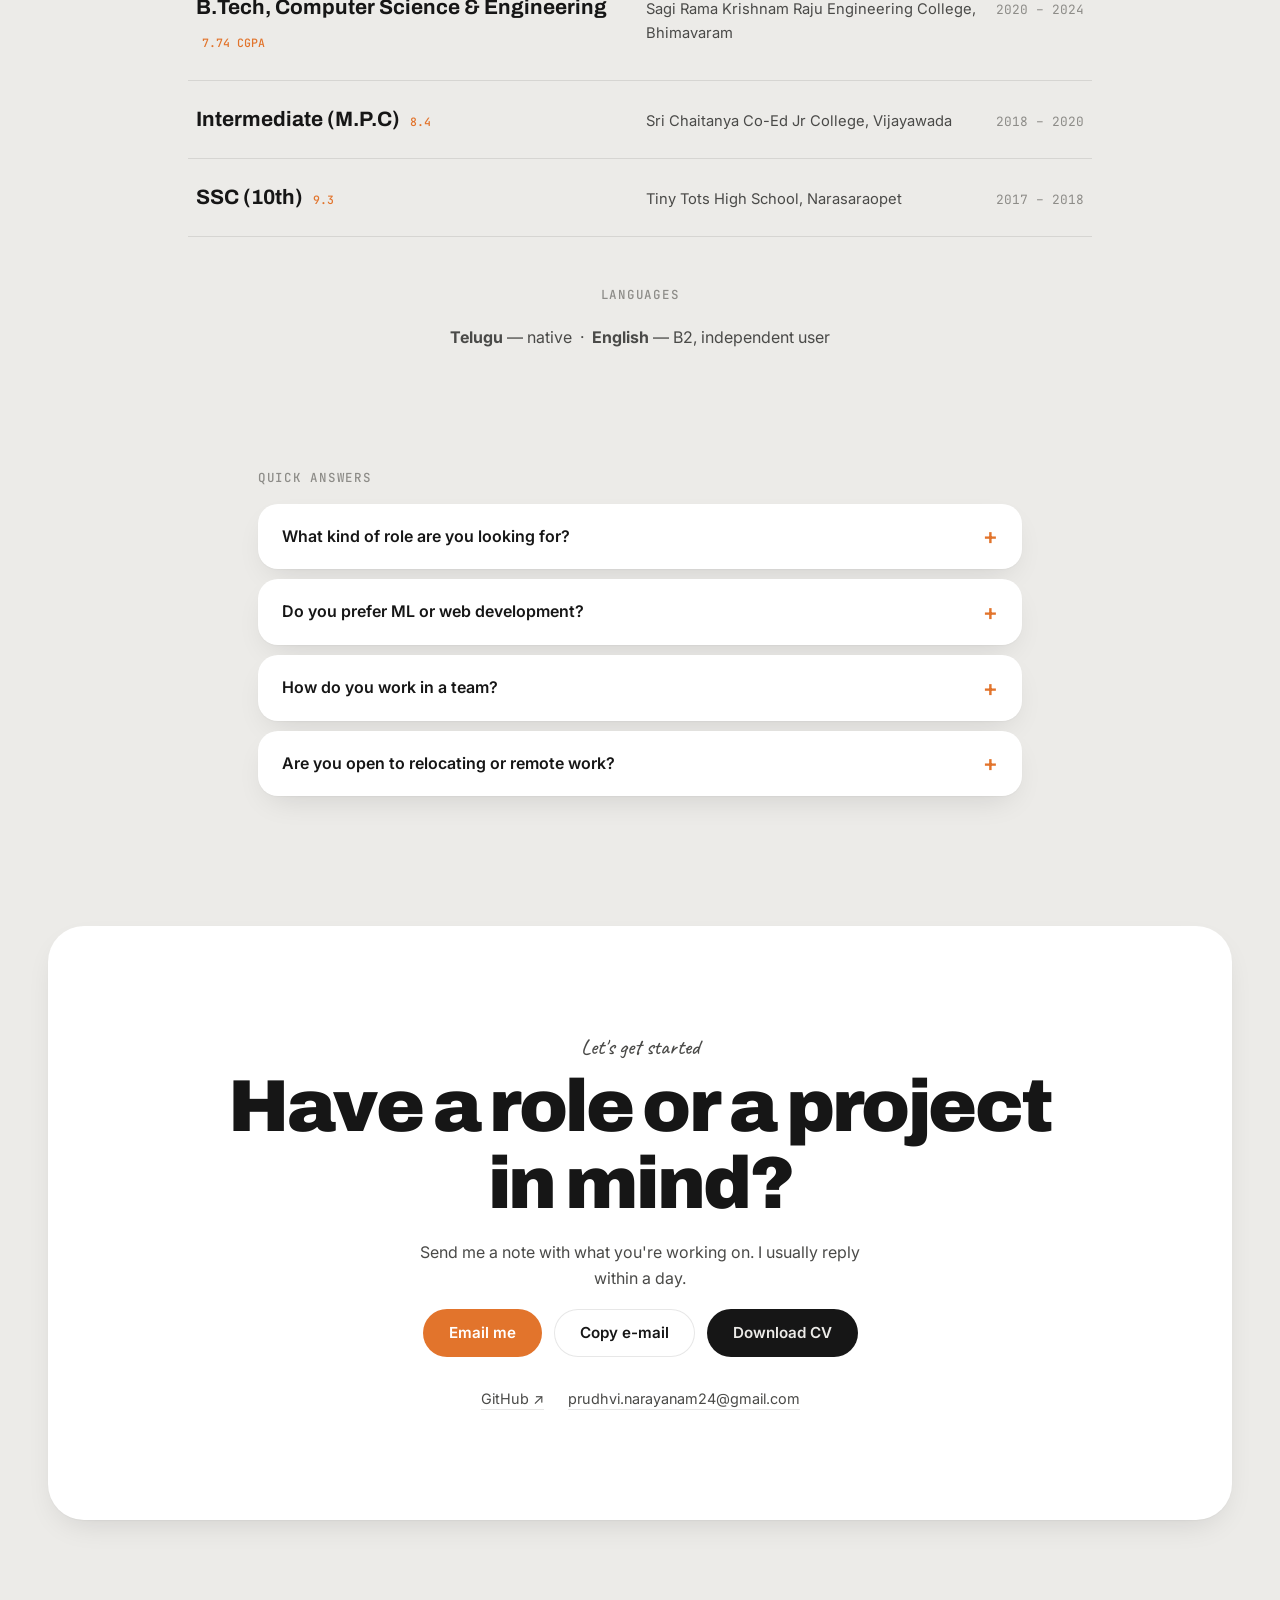
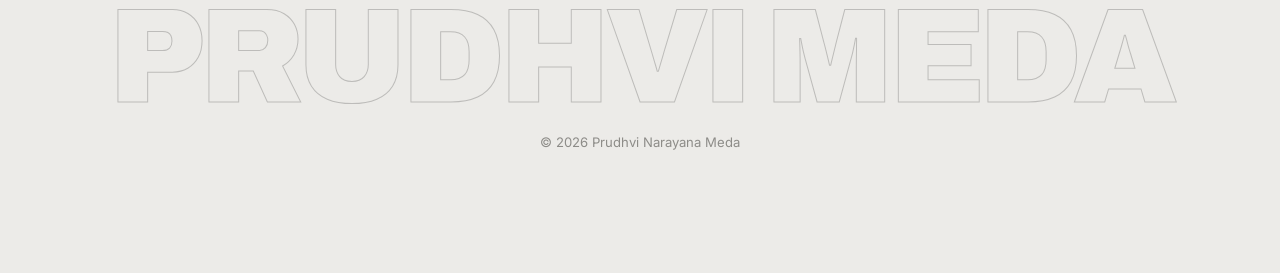
==== commit c519cb9f: "Add BTU AI master's, MyBTU voice assistant and F1 project Show the current M.Sc. Artificial Intellig" ====
--- a/index.html
+++ b/index.html
@@ -4,7 +4,7 @@
   <meta charset="UTF-8">
   <meta name="viewport" content="width=device-width, initial-scale=1.0">
   <title>Prudhvi Meda — ML & Full-Stack Developer</title>
-  <meta name="description" content="Prudhvi Narayana Meda — Computer Science graduate building machine learning models and full-stack web applications.">
+  <meta name="description" content="Prudhvi Narayana Meda — AI master's student at BTU Cottbus-Senftenberg, building machine learning models and full-stack web applications.">
   <link rel="preconnect" href="https://fonts.googleapis.com">
   <link rel="preconnect" href="https://fonts.gstatic.com" crossorigin>
   <link href="https://fonts.googleapis.com/css2?family=Archivo:wght@500;700;800;900&family=Inter:wght@400;500;600&family=Caveat:wght@500;700&family=JetBrains+Mono:wght@400;500&display=swap" rel="stylesheet">
@@ -43,9 +43,9 @@
     </div>
 
     <div class="hero-side hero-right reveal" style="--d:.2s">
-      <p class="hero-kicker">Software Developer</p>
+      <p class="hero-kicker">M.Sc. AI Student · BTU</p>
       <p class="hero-name" aria-hidden="true">MEDA</p>
-      <p class="hero-meta">Narasaraopet, India · <span id="clock">--:--</span> IST</p>
+      <p class="hero-meta">Cottbus, Germany · <span id="clock">--:--</span> <span id="tz">CET</span></p>
     </div>
 
     <a href="#skills" class="scroll-hint" aria-label="Scroll to skills">
@@ -148,6 +148,19 @@
           </ul>
         </article>
 
+        <article class="skill-card reveal">
+          <p class="tag">Talk to it</p>
+          <h2><span>07.</span> AI Assistants &amp; Voice</h2>
+          <p>Building assistants that listen, look things up in real sources and answer back — currently for BTU students.</p>
+          <ul>
+            <li>LLM tool routing &amp; grounded answers</li>
+            <li>Speech recognition: Qwen3 ASR, Whisper</li>
+            <li>Text-to-speech: Qwen3 TTS, Kokoro</li>
+            <li>React, Vite, Node.js</li>
+            <li>Calendar (.ics) and timetable exports</li>
+          </ul>
+        </article>
+
       </div>
 
       <aside class="skills-sticky" aria-hidden="true">
@@ -174,14 +187,18 @@
     <!-- ============ MARQUEE ============ -->
     <div class="marquee" aria-label="Highlights">
       <div class="marquee-track">
+        <span>M.Sc. Artificial Intelligence @ BTU</span><i>/</i>
         <span>B.Tech Computer Science 2024</span><i>/</i>
+        <span>Building an AI Voice Assistant</span><i>/</i>
         <span>2 Internships</span><i>/</i>
         <span>5 Certifications</span><i>/</i>
         <span>88.6% CNN Accuracy</span><i>/</i>
         <span>80% Credit Score Accuracy</span><i>/</i>
         <span>20% Efficiency Gain</span><i>/</i>
         <span>Kavach Hackathon Team Lead</span><i>/</i>
+        <span aria-hidden="true">M.Sc. Artificial Intelligence @ BTU</span><i>/</i>
         <span aria-hidden="true">B.Tech Computer Science 2024</span><i>/</i>
+        <span aria-hidden="true">Building an AI Voice Assistant</span><i>/</i>
         <span aria-hidden="true">2 Internships</span><i>/</i>
         <span aria-hidden="true">5 Certifications</span><i>/</i>
         <span aria-hidden="true">88.6% CNN Accuracy</span><i>/</i>
@@ -206,7 +223,7 @@
 
     <!-- ============ STATEMENT ============ -->
     <section class="statement" id="about">
-      <p class="fill-text" data-fill>I'm a Computer Science graduate who likes turning messy data into models that make decisions, and ideas into apps people can actually use. I learn fast, work well in teams, and care about the result being measured, not just built.</p>
+      <p class="fill-text" data-fill>I'm an AI master's student at BTU Cottbus–Senftenberg with a Computer Science degree, and I like turning messy data into models that make decisions, and ideas into apps people can actually use. I learn fast, work well in teams, and care about the result being measured, not just built.</p>
     </section>
 
     <!-- ============ PROJECTS ============ -->
@@ -218,6 +235,22 @@
 
       <div class="work-grid">
         <article class="project reveal p-feature">
+          <div class="project-visual v-voice" aria-hidden="true">
+            <div class="orb"></div>
+            <div class="bubbles">
+              <span class="q">When is my hydrology exam?</span>
+              <span class="a">Checking MOFI and the exam pages…</span>
+            </div>
+          </div>
+          <div class="project-body">
+            <p class="project-meta"><span class="live-dot"></span>In progress · BTU Cottbus–Senftenberg</p>
+            <h3>MyBTU — AI Voice &amp; Chat Assistant</h3>
+            <p>A student assistant for BTU's MOFI course catalogue. You can talk to it or type: it finds modules, class times, rooms, exam dates and deadlines from official BTU pages, answers with sources, and exports reminders and a weekly timetable to your calendar.</p>
+            <ul class="chips"><li>React</li><li>Vite</li><li>LLM tool routing</li><li>Grounded answers</li><li>Qwen3 ASR / TTS</li><li>Whisper</li><li>Kokoro</li></ul>
+          </div>
+        </article>
+
+        <article class="project reveal p-feature">
           <div class="project-visual v-skin" aria-hidden="true">
             <div class="viz-grid"><span></span><span></span><span></span><span></span><span></span><span></span><span></span><span></span><span></span></div>
             <code>ensemble(VGG16, InceptionV3) → benign | malignant</code>
@@ -291,6 +324,19 @@
             <h3>Game Purchasing Website</h3>
             <p>A game store front-end with clear categories and hardware requirements for each title, with 30% better cross-browser compatibility.</p>
             <ul class="chips"><li>HTML</li><li>CSS</li><li>Responsive UI</li></ul>
+          </div>
+        </article>
+
+        <article class="project reveal">
+          <div class="project-visual v-f1" aria-hidden="true">
+            <div class="track"><span></span><span></span><span></span></div>
+            <strong>P1?</strong>
+          </div>
+          <div class="project-body">
+            <p class="project-meta">Up next · Machine Learning</p>
+            <h3>F1 Race Prediction Model</h3>
+            <p>A planned model that predicts Formula 1 race results from qualifying pace, past results, team form, track history and weather.</p>
+            <ul class="chips"><li>Python</li><li>Pandas</li><li>XGBoost</li><li>Time-series features</li></ul>
           </div>
         </article>
       </div>
@@ -311,6 +357,16 @@
 
       <ol class="timeline">
         <li class="reveal">
+          <div class="tl-role">Building MyBTU AI Voice Assistant <em>Current</em></div>
+          <div class="tl-org">For BTU's MOFI course website</div>
+          <div class="tl-date">2026 – Present</div>
+        </li>
+        <li class="reveal">
+          <div class="tl-role">M.Sc. Artificial Intelligence <em>Current</em></div>
+          <div class="tl-org">Brandenburg University of Technology (BTU) Cottbus–Senftenberg, Germany</div>
+          <div class="tl-date">Present</div>
+        </li>
+        <li class="reveal">
           <div class="tl-role">Full Stack Developer Intern</div>
           <div class="tl-org">IIDT · Approved by AICTE</div>
           <div class="tl-date">2024</div>
@@ -353,7 +409,7 @@
       <h2 class="section-label" id="faq-title">Quick answers</h2>
       <details class="reveal">
         <summary>What kind of role are you looking for?</summary>
-        <p>Entry-level roles in machine learning, data science or full-stack development — anywhere I can build things that ship and learn from people better than me.</p>
+        <p>Working student, internship and thesis roles in AI, machine learning, data science or full-stack development — anywhere I can build things that ship and learn from people better than me.</p>
       </details>
       <details class="reveal">
         <summary>Do you prefer ML or web development?</summary>
@@ -365,7 +421,7 @@
       </details>
       <details class="reveal">
         <summary>Are you open to relocating or remote work?</summary>
-        <p>Yes — I'm open to on-site, hybrid and remote roles.</p>
+        <p>I'm based in Cottbus, Germany while studying at BTU, and I'm open to working student roles, internships and thesis positions — on-site, hybrid or remote.</p>
       </details>
     </section>
 
--- a/style.css
+++ b/style.css
@@ -500,6 +500,37 @@
 .project:hover .game-cards span:nth-child(1) { transform: rotate(-16deg) translateX(-8px); }
 .project:hover .game-cards span:nth-child(3) { transform: rotate(16deg) translateX(8px); }
 
+.live-dot { display: inline-block; width: 7px; height: 7px; border-radius: 50%; background: #2fbf5b; margin-right: 8px; vertical-align: 1px; animation: pulse 2s infinite; }
+
+.v-voice { background: radial-gradient(90% 90% at 30% 40%, #1f2a4d, #0a0d18 70%); }
+.orb {
+  position: absolute; left: 22%; top: 50%;
+  width: 34%; aspect-ratio: 1; translate: -50% -50%;
+  border-radius: 50%;
+  background: radial-gradient(circle at 35% 30%, #fff 0 4%, #9fb4ff 18%, #5b6cf0 45%, #e2742c 85%);
+  box-shadow: 0 0 60px rgba(120,140,255,.45);
+  animation: breathe 3.2s ease-in-out infinite;
+}
+@keyframes breathe { 50% { transform: scale(1.08); box-shadow: 0 0 90px rgba(226,116,44,.45); } }
+.bubbles { position: absolute; right: 7%; top: 50%; translate: 0 -50%; width: 46%; display: grid; gap: 10px; }
+.bubbles span { font-size: clamp(.68rem, 1.1vw, .82rem); line-height: 1.35; padding: 10px 14px; border-radius: 16px; }
+.bubbles .q { justify-self: end; background: var(--accent); color: #fff; border-bottom-right-radius: 4px; }
+.bubbles .a { justify-self: start; background: rgba(255,255,255,.12); color: rgba(255,255,255,.88); border-bottom-left-radius: 4px; }
+
+.v-f1 { background: linear-gradient(140deg, #3a0d0d, #120606); }
+.track { position: absolute; inset: 0; overflow: hidden; }
+.track span {
+  position: absolute; left: -10%; width: 120%; height: 10px;
+  background: repeating-linear-gradient(90deg, #fff 0 14px, #c8102e 14px 28px);
+  transform: rotate(-14deg);
+  opacity: .85;
+}
+.track span:nth-child(1) { top: 28%; }
+.track span:nth-child(2) { top: 48%; height: 26px; background: repeating-conic-gradient(#fff 0 25%, #111 0 50%) 0 0 / 26px 26px; opacity: .9; }
+.track span:nth-child(3) { top: 72%; }
+.project:hover .track span { animation: race .8s linear infinite; }
+@keyframes race { to { background-position: -28px 0; } }
+
 .more-card {
   display: flex; flex-direction: column; align-items: center; text-align: center; gap: 6px;
   margin-top: 22px;
@@ -632,6 +663,8 @@
 
   .work-grid { grid-template-columns: 1fr; }
   .contact-title br { display: none; }
+  .orb { width: 26%; left: 18%; }
+  .bubbles { width: 58%; right: 5%; }
   .v-skin code { font-size: .62rem; right: 12px; left: 12px; bottom: 12px; }
 
   .cert-list li { grid-template-columns: 32px 1fr; gap: 4px 12px; }
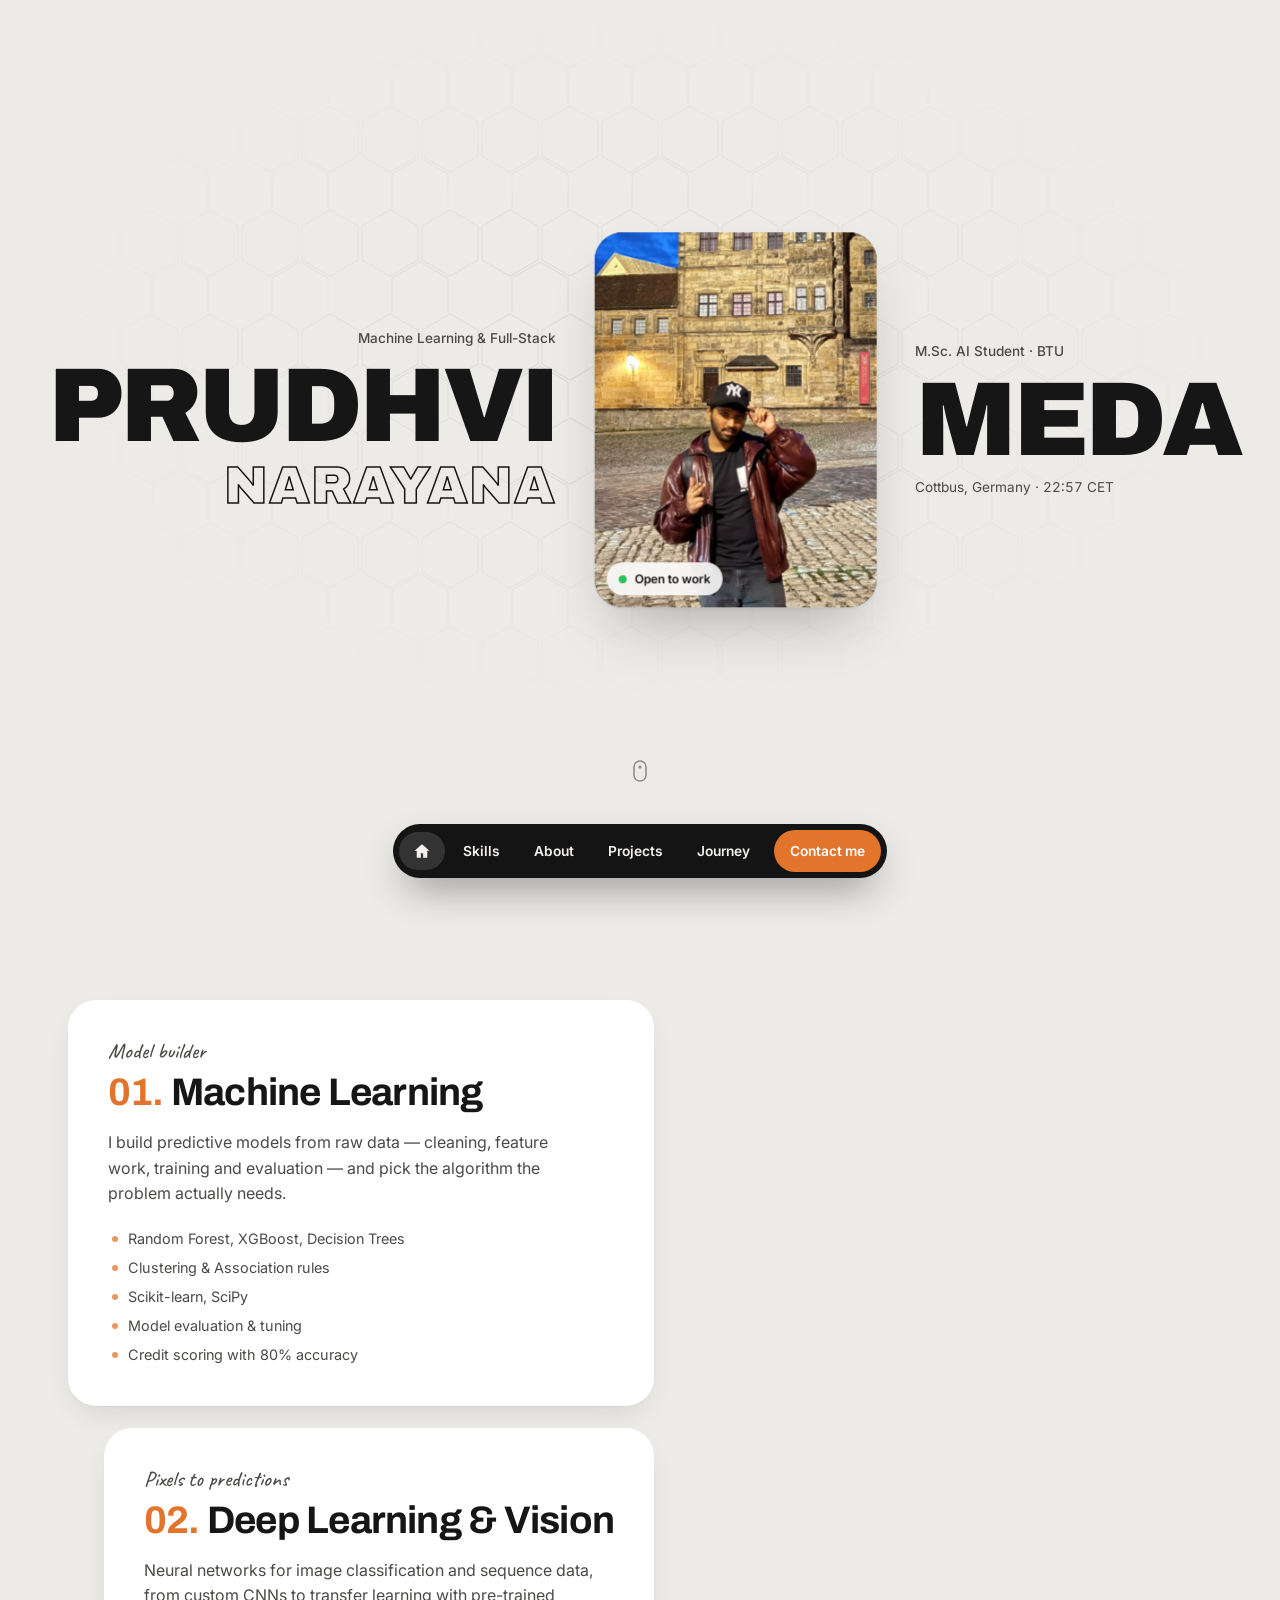
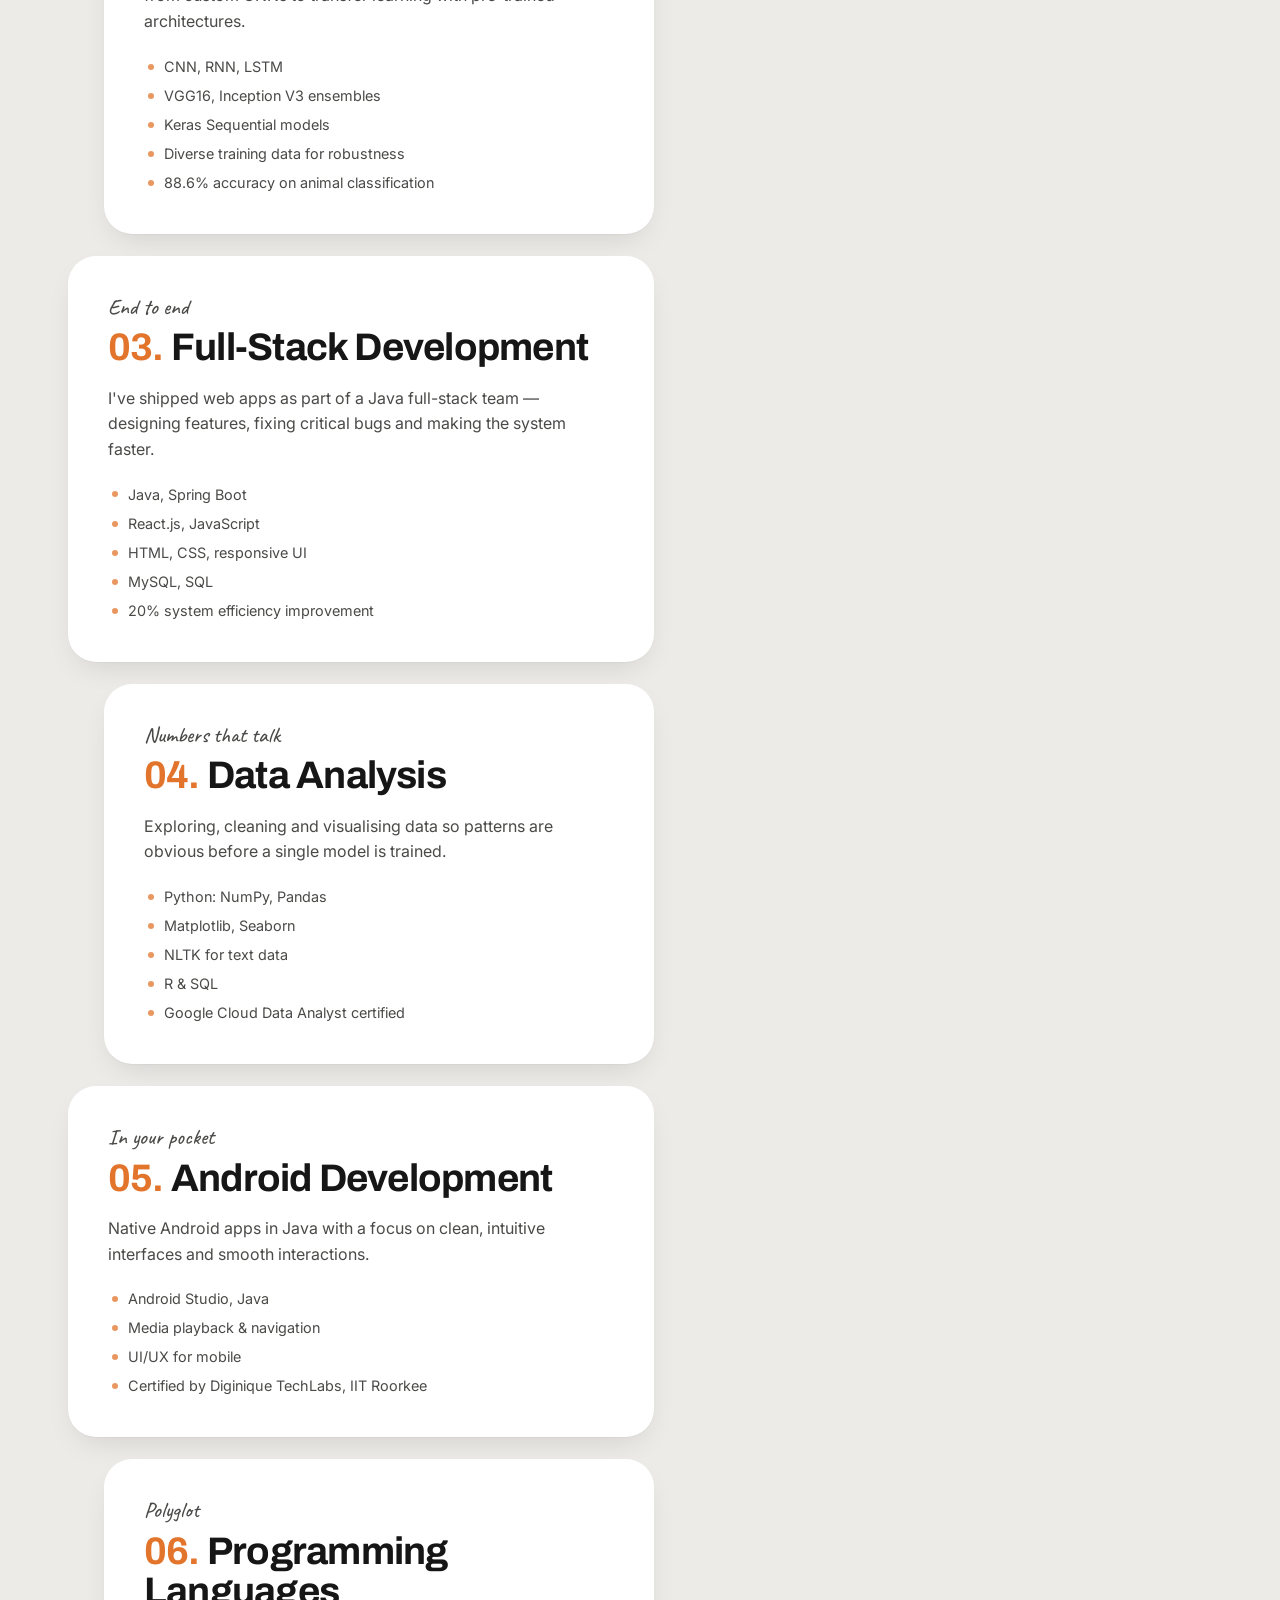
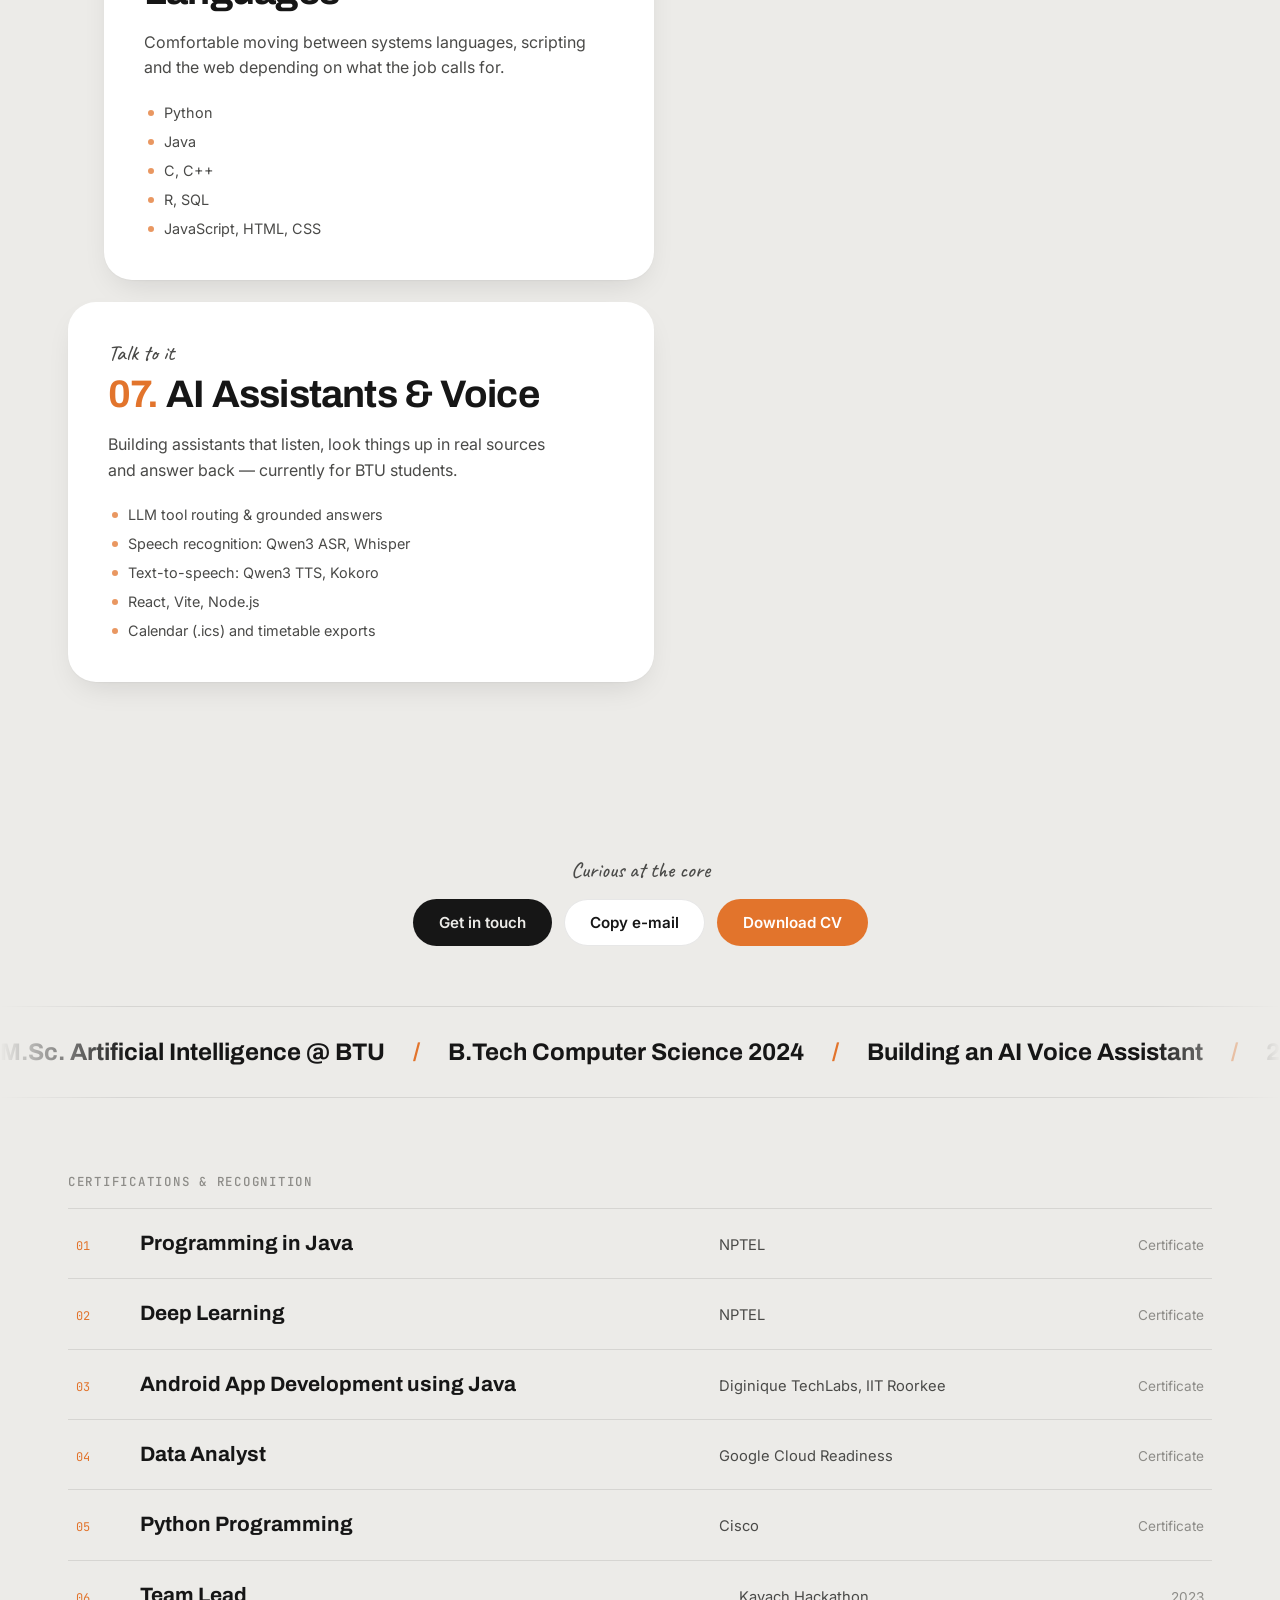
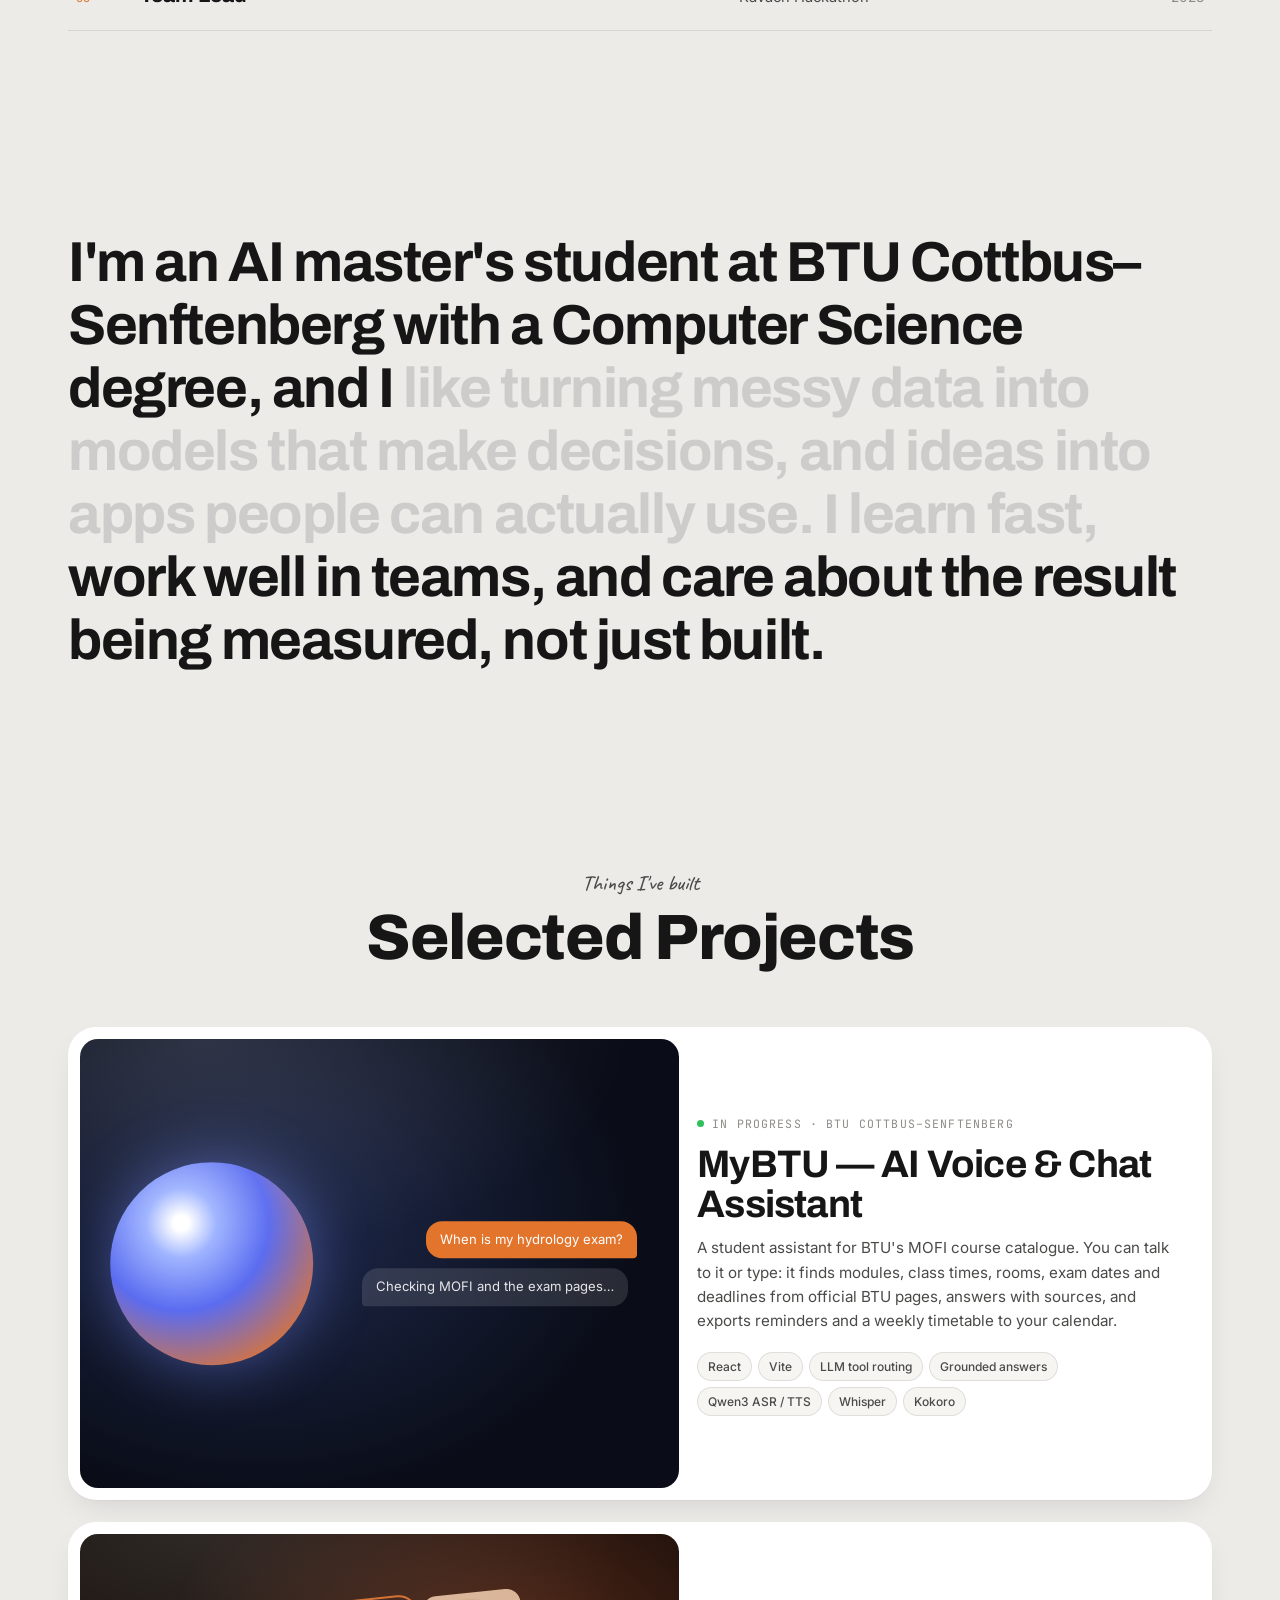
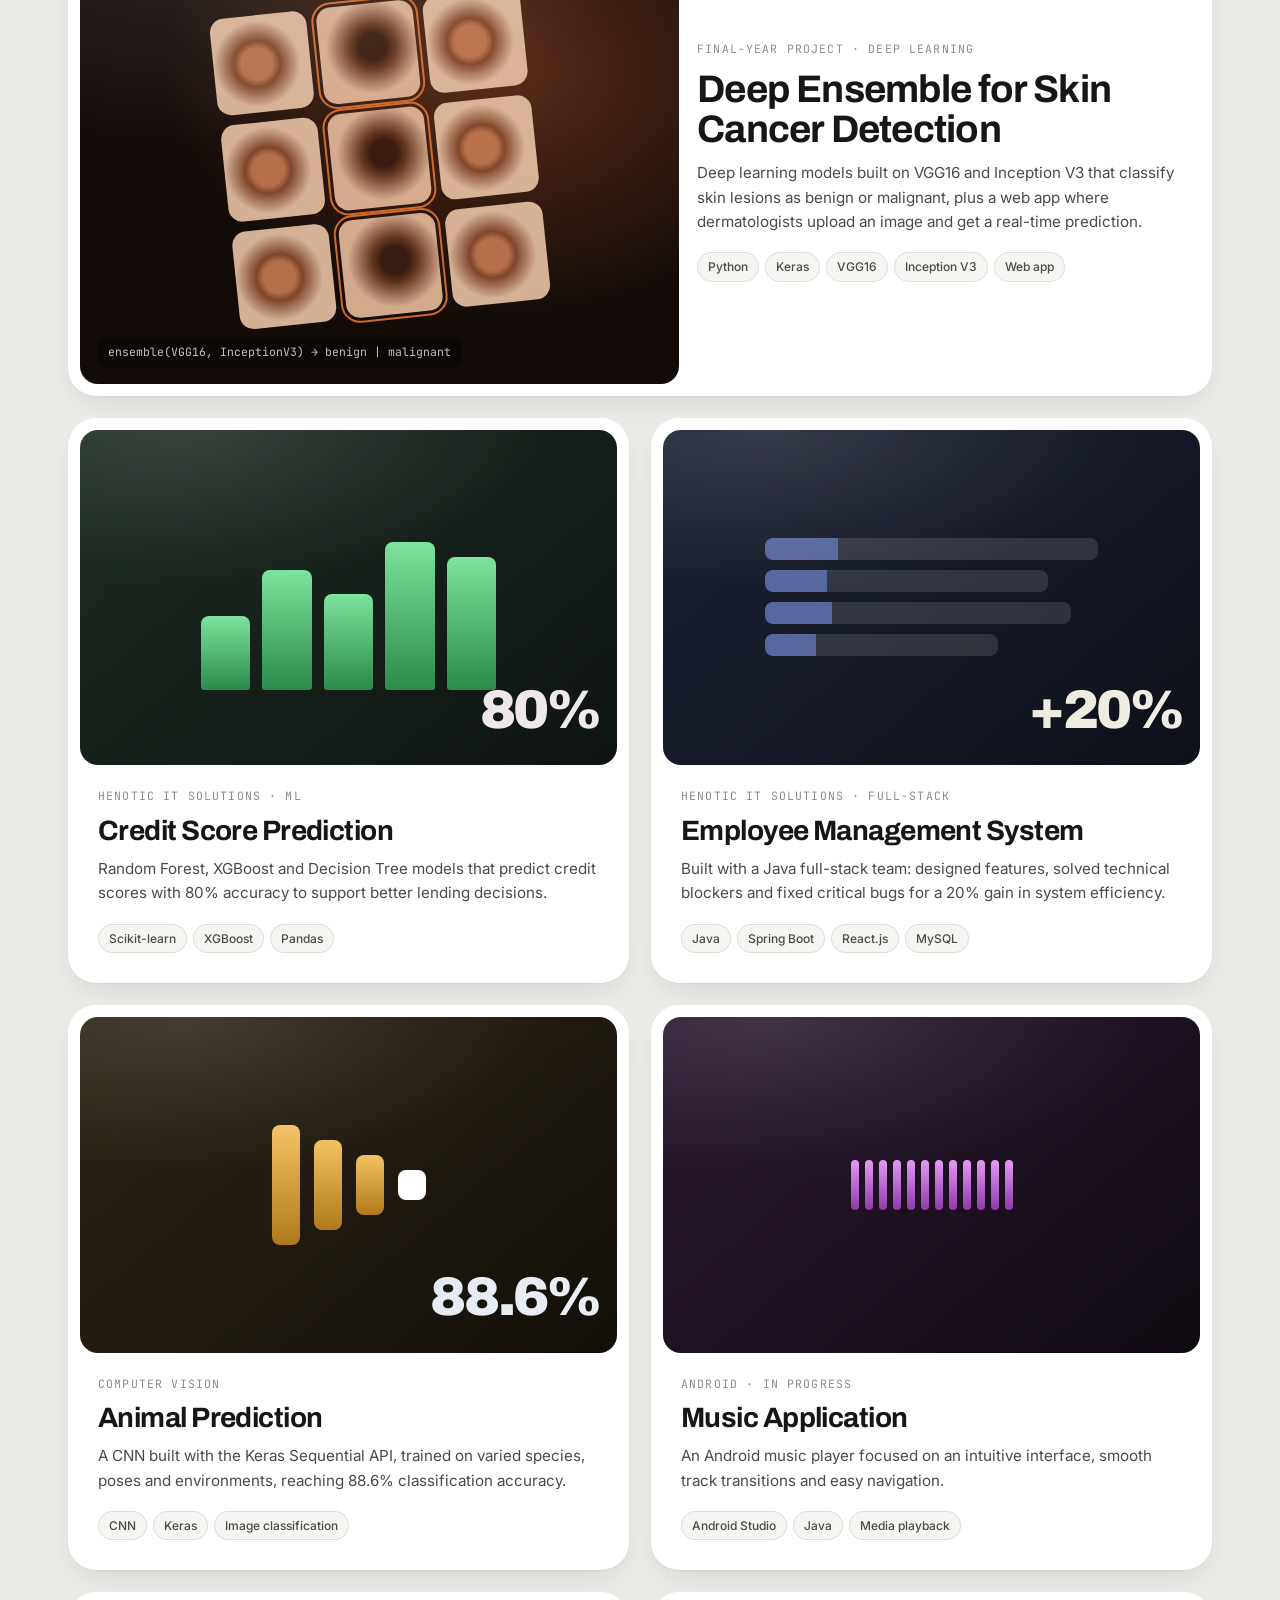
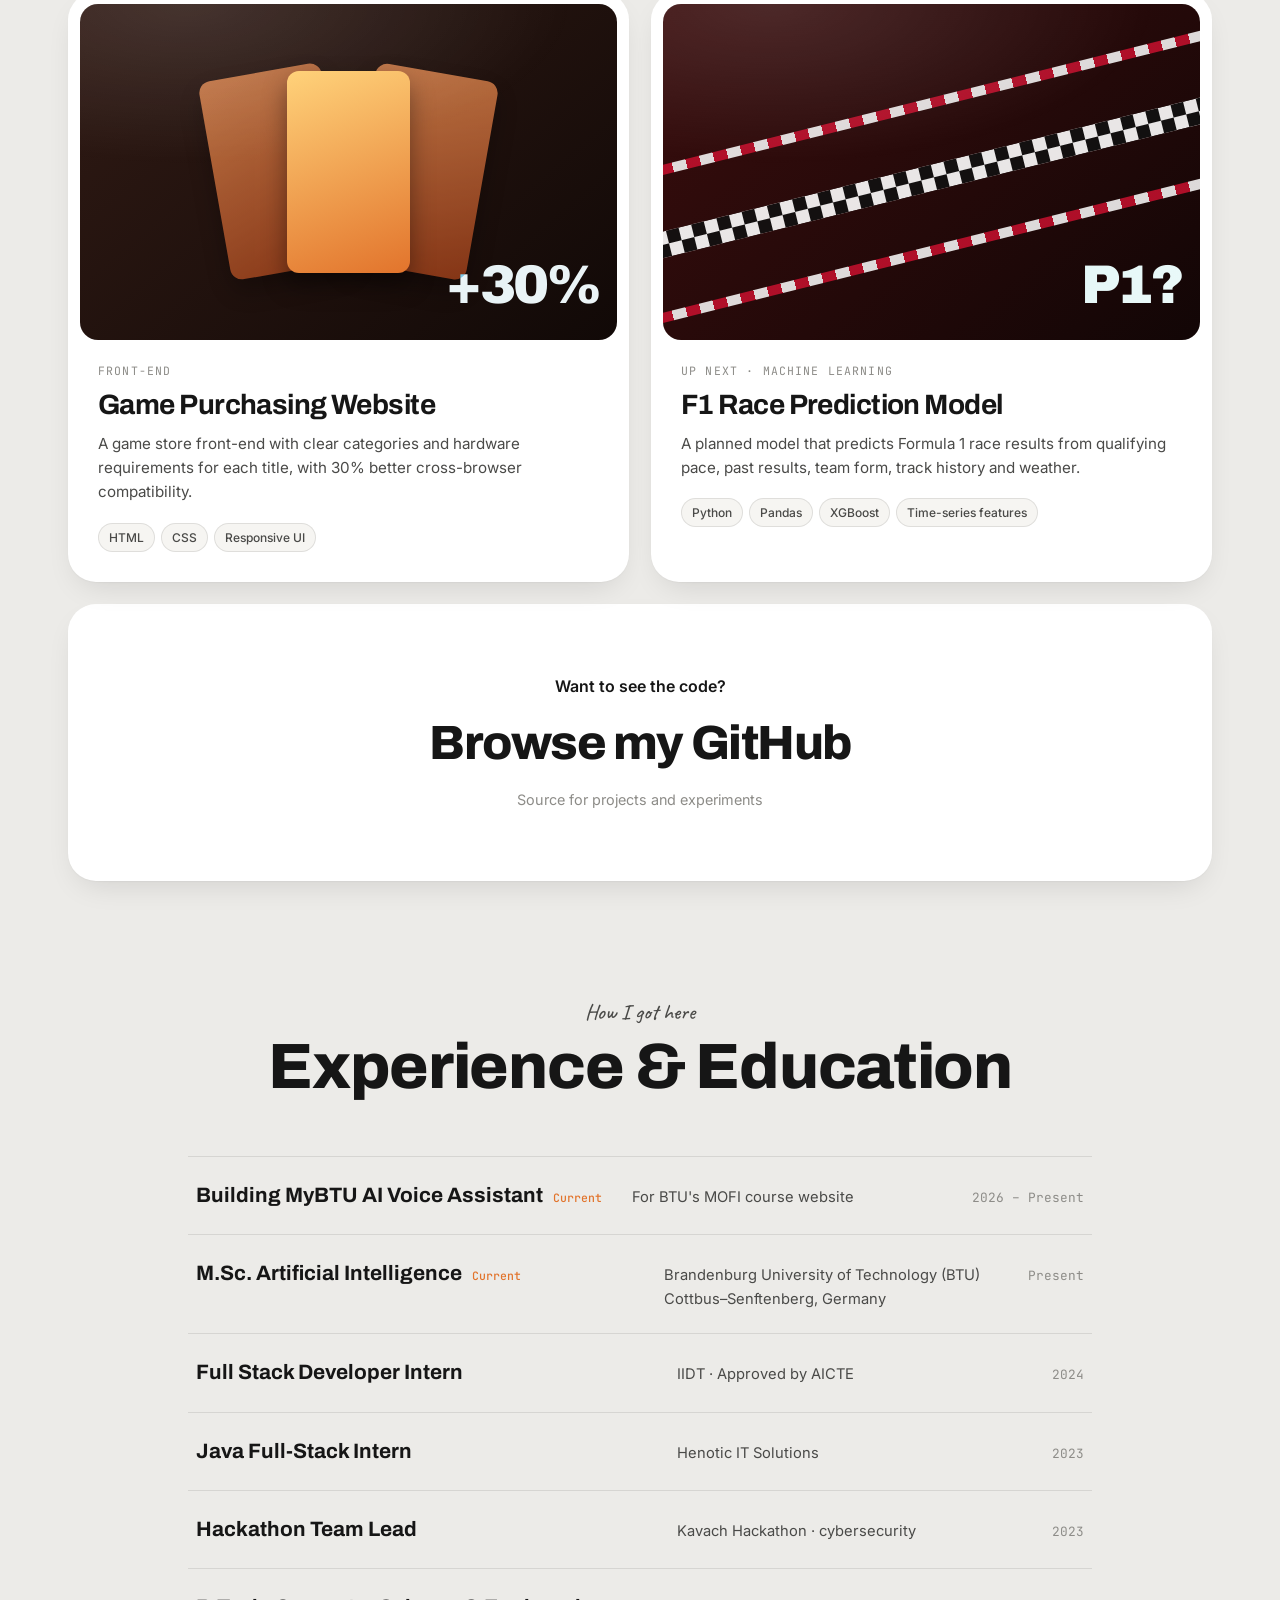
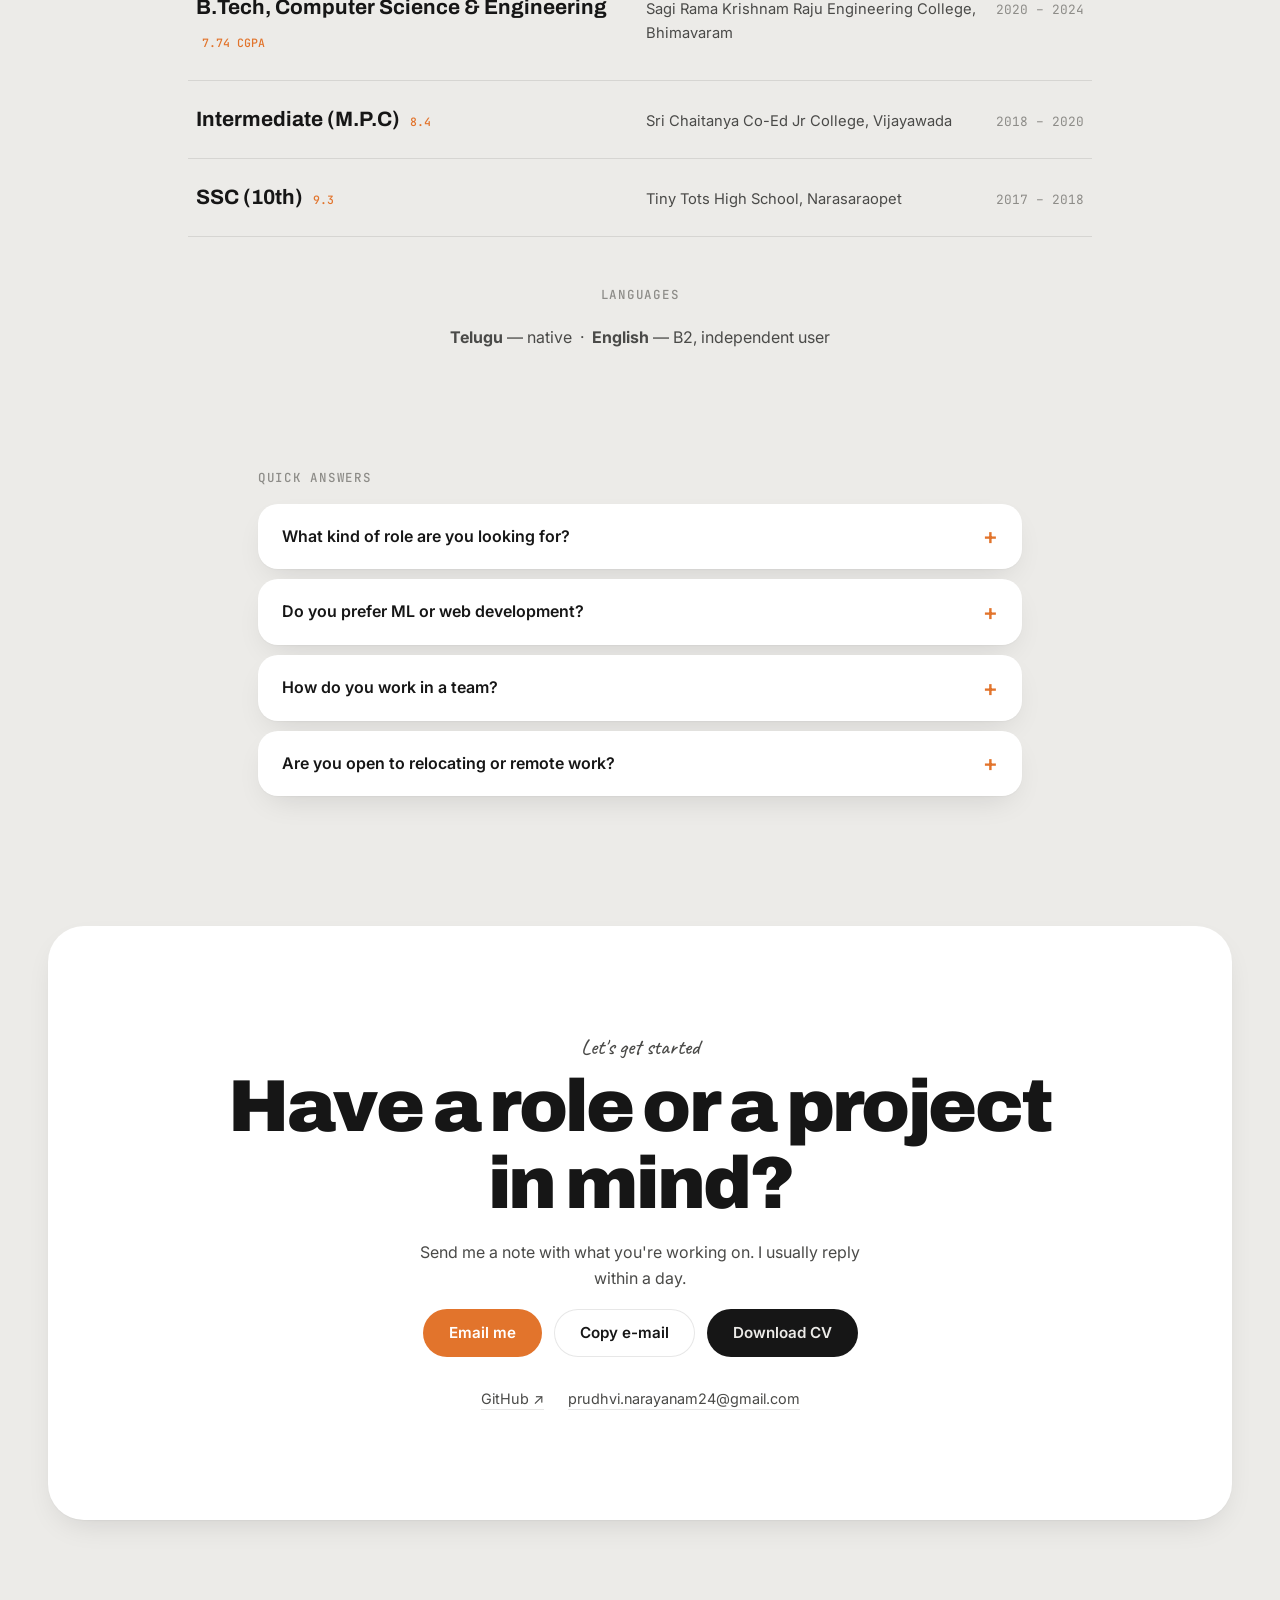
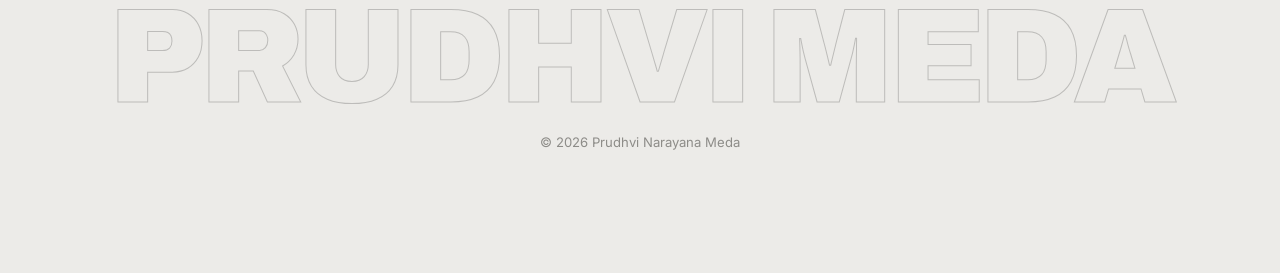
==== commit fdf3b430: "Refine photo card motion, photos and full name Match the card's scroll timeline: glide with an 8-deg" ====
--- a/index.html
+++ b/index.html
@@ -8,7 +8,7 @@
   <link rel="preconnect" href="https://fonts.googleapis.com">
   <link rel="preconnect" href="https://fonts.gstatic.com" crossorigin>
   <link href="https://fonts.googleapis.com/css2?family=Archivo:wght@500;700;800;900&family=Inter:wght@400;500;600&family=Caveat:wght@500;700&family=JetBrains+Mono:wght@400;500&display=swap" rel="stylesheet">
-  <link rel="stylesheet" href="style.css">
+  <link rel="stylesheet" href="style.css?v=8">
 </head>
 <body>
 
@@ -18,21 +18,23 @@
 
     <div class="hero-side hero-left reveal">
       <p class="hero-kicker">Machine Learning &amp; Full-Stack</p>
-      <h1 class="hero-name"><span class="sr-only">Prudhvi Meda — </span>PRUDHVI</h1>
+      <h1 class="hero-name"><span class="sr-only">Prudhvi Narayana Meda — </span>PRUDHVI<span class="hero-middle" aria-hidden="true">NARAYANA</span></h1>
     </div>
 
     <div class="portrait-slot">
       <figure class="flip-card" id="flipCard">
         <div class="face face-front">
-          <img src="photos/oktoberfest.jpg" alt="Prudhvi Meda standing in front of a decorated brewery wagon" width="900" height="1200">
+          <div class="slides front-slides">
+            <img src="photos/bamberg-night.jpg" alt="Prudhvi Narayana Meda in a cap and leather jacket in front of an old stone building at dusk" width="630" height="840" class="on">
+            <img src="photos/bamberg-river.jpg" alt="">
+            <img src="photos/oktoberfest-2.jpg" alt="">
+          </div>
           <span class="portrait-badge"><span class="dot"></span> Open to work</span>
         </div>
         <div class="face face-back" aria-hidden="true">
-          <div class="slides">
+          <div class="slides back-slides">
             <img src="photos/bamberg-river.jpg" alt="" class="on">
-            <img src="photos/bamberg-night.jpg" alt="" loading="lazy">
-            <img src="photos/oktoberfest-2.jpg" alt="" loading="lazy">
-            <img src="portrait.jpg" alt="" loading="lazy">
+            <img src="photos/oktoberfest-2.jpg" alt="">
           </div>
           <div class="sticky-overlay">
             <p class="sticky-name">Prudhvi Meda</p>
@@ -449,6 +451,6 @@
 
   <div class="toast" role="status" aria-live="polite"></div>
 
-  <script src="script.js"></script>
+  <script src="script.js?v=8"></script>
 </body>
 </html>
--- a/style.css
+++ b/style.css
@@ -158,6 +158,15 @@
   letter-spacing: -.035em;
   color: var(--ink);
 }
+.hero-middle {
+  display: block;
+  font-size: .5em;
+  letter-spacing: .02em;
+  line-height: 1;
+  margin-top: .12em;
+  color: transparent;
+  -webkit-text-stroke: 1.5px var(--ink);
+}
 .hero-meta { font-size: .85rem; color: var(--ink-2); font-variant-numeric: tabular-nums; }
 
 /* Photo card: sits in the hero, then (on desktop) travels to the skills
@@ -194,12 +203,16 @@
 }
 .face img { width: 100%; height: 100%; object-fit: cover; }
 .face-front img { object-position: 50% 45%; }
+.face-back .sticky-overlay {
+  justify-content: flex-end;
+  padding-bottom: 28px;
+  background: linear-gradient(180deg, transparent 55%, rgba(0,0,0,.72));
+}
 .face-back { transform: rotateY(180deg); }
 .slides, .slides img { position: absolute; inset: 0; }
 .slides img {
   opacity: 0;
   transform: scale(1.08);
-  filter: grayscale(.25) brightness(.6);
   transition: opacity .8s var(--ease), transform 1.6s var(--ease);
 }
 .slides img.on { opacity: 1; transform: scale(1); }
@@ -305,7 +318,7 @@
   box-shadow: var(--shadow-lg);
   background: #111;
 }
-.sticky-card img { width: 100%; height: 100%; object-fit: cover; filter: grayscale(.25) brightness(.6); }
+.sticky-card img { width: 100%; height: 100%; object-fit: cover; }
 html.travel .sticky-card { visibility: hidden; }
 .sticky-overlay {
   position: absolute; inset: 0;
@@ -638,7 +651,7 @@
 /* ==========================================================
    RESPONSIVE
    ========================================================== */
-@media (max-width: 900px) {
+@media (max-width: 760px) {
   .skills { grid-template-columns: 1fr; }
   .skills-sticky { display: none; }
   .skill-card:nth-child(even) { margin-left: 0; }
@@ -655,9 +668,11 @@
     padding-top: 56px;
   }
   .hero-left, .hero-right { align-items: center; text-align: center; }
+  /* whole name first, photo underneath */
   .hero-left { order: 1; }
-  .portrait-slot { order: 2; width: min(62vw, 260px); }
-  .hero-right { order: 3; }
+  .hero-right { order: 2; margin-top: -14px; }
+  .hero-right .hero-kicker { display: none; }
+  .portrait-slot { order: 3; width: min(58vw, 240px); }
   .hero-name { font-size: clamp(3rem, 17vw, 5rem); }
   .scroll-hint { display: none; }
 
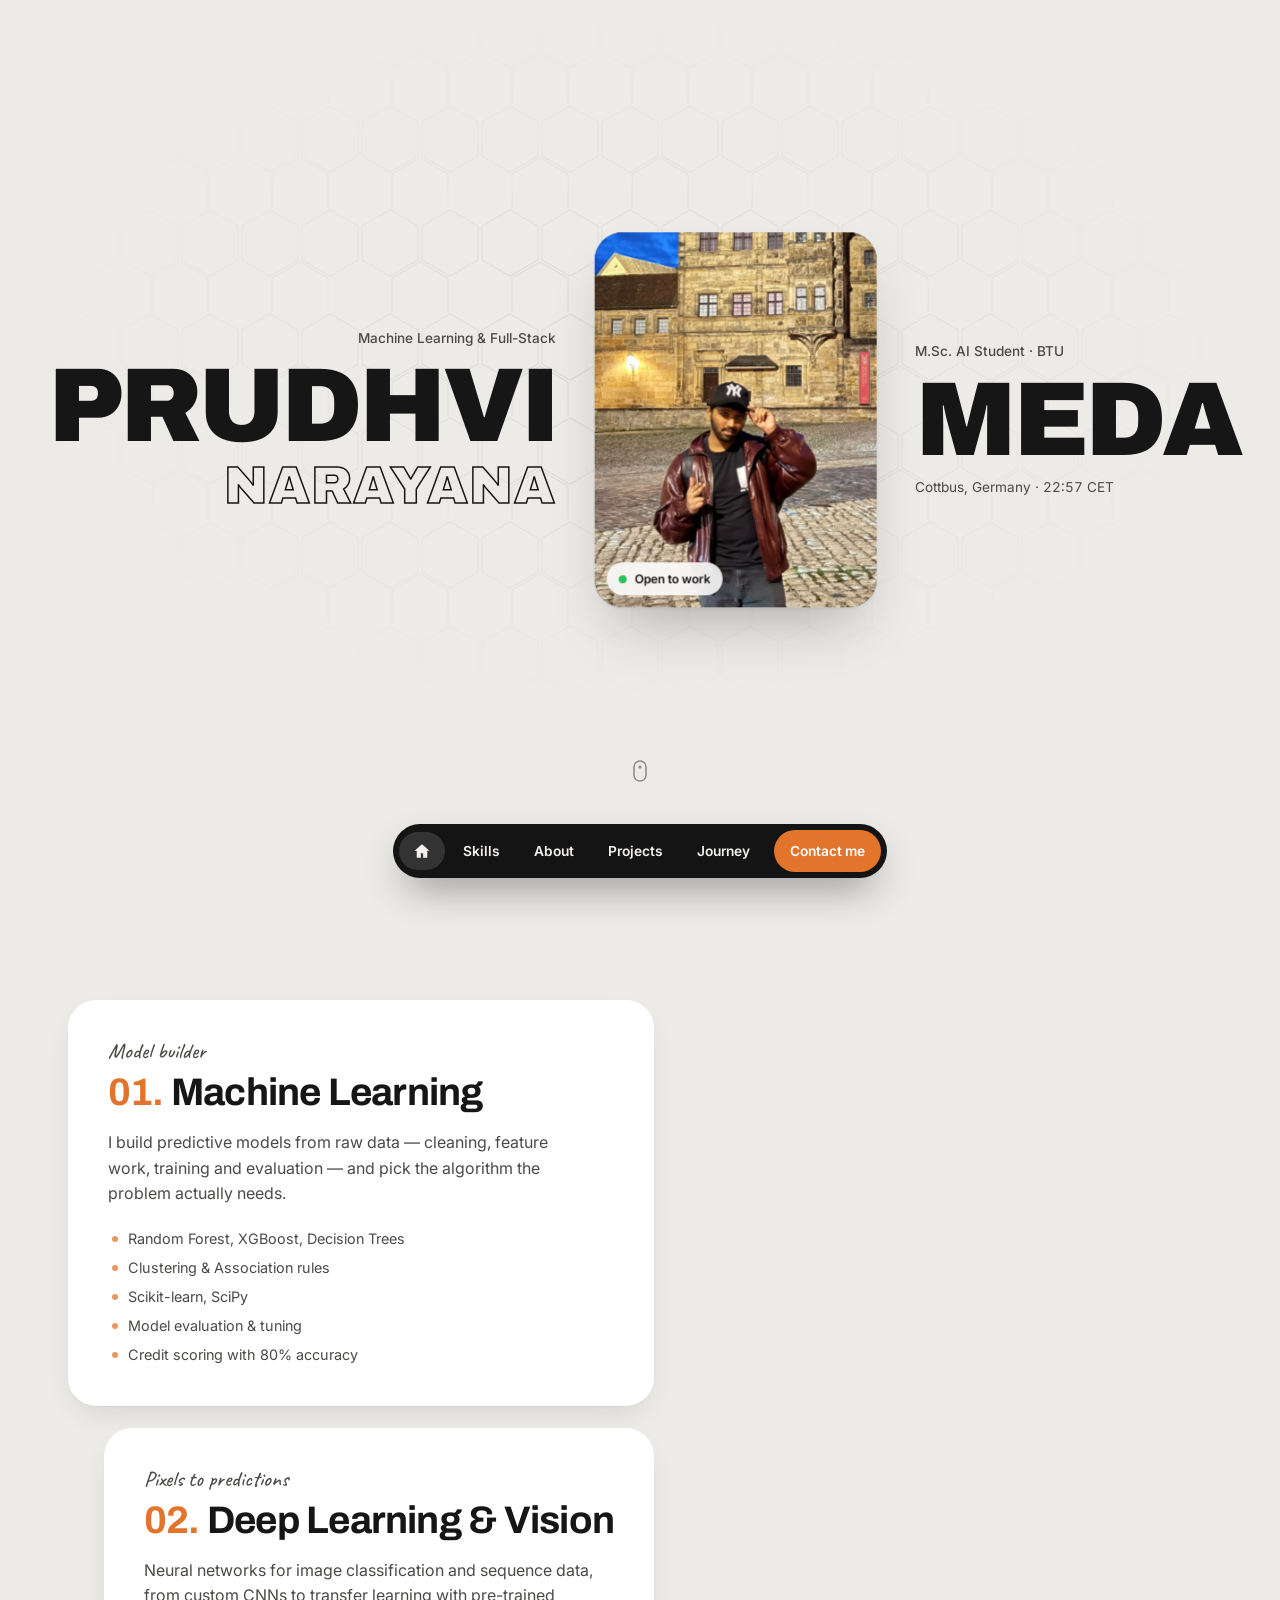
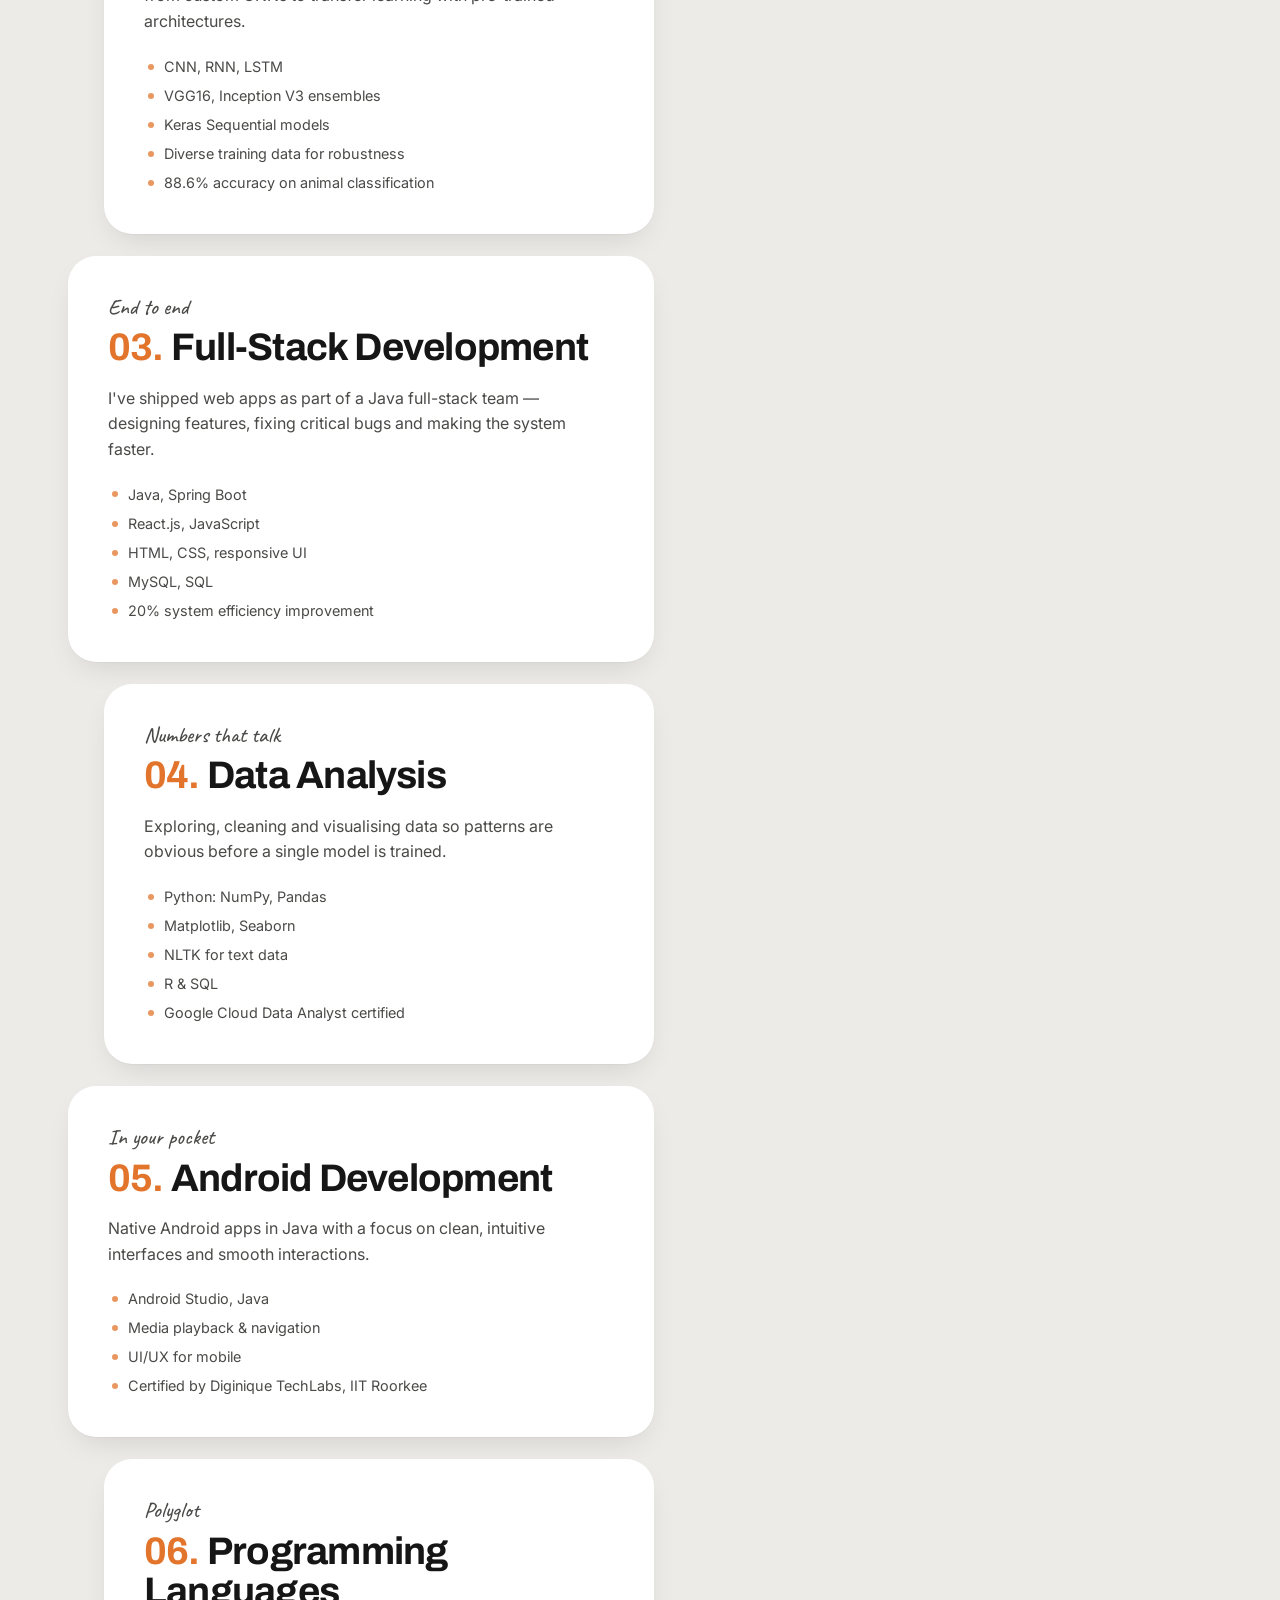
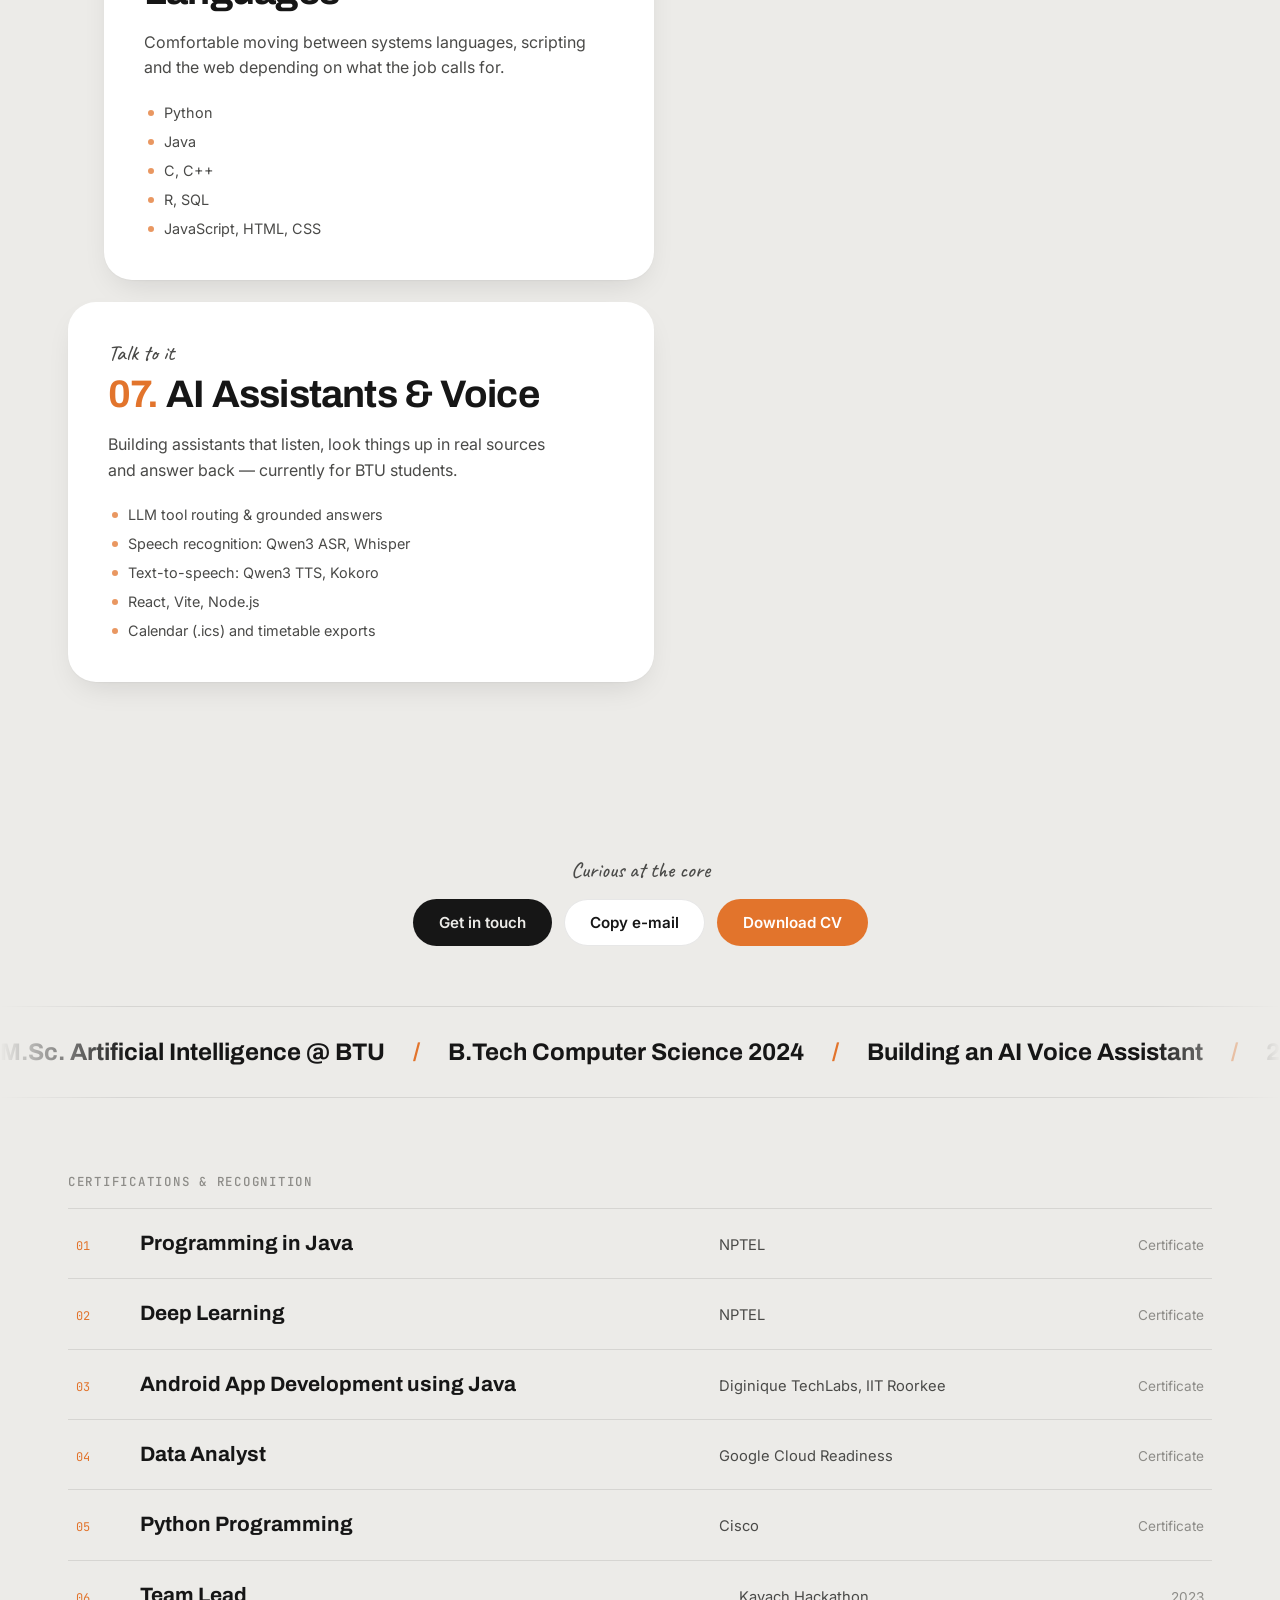
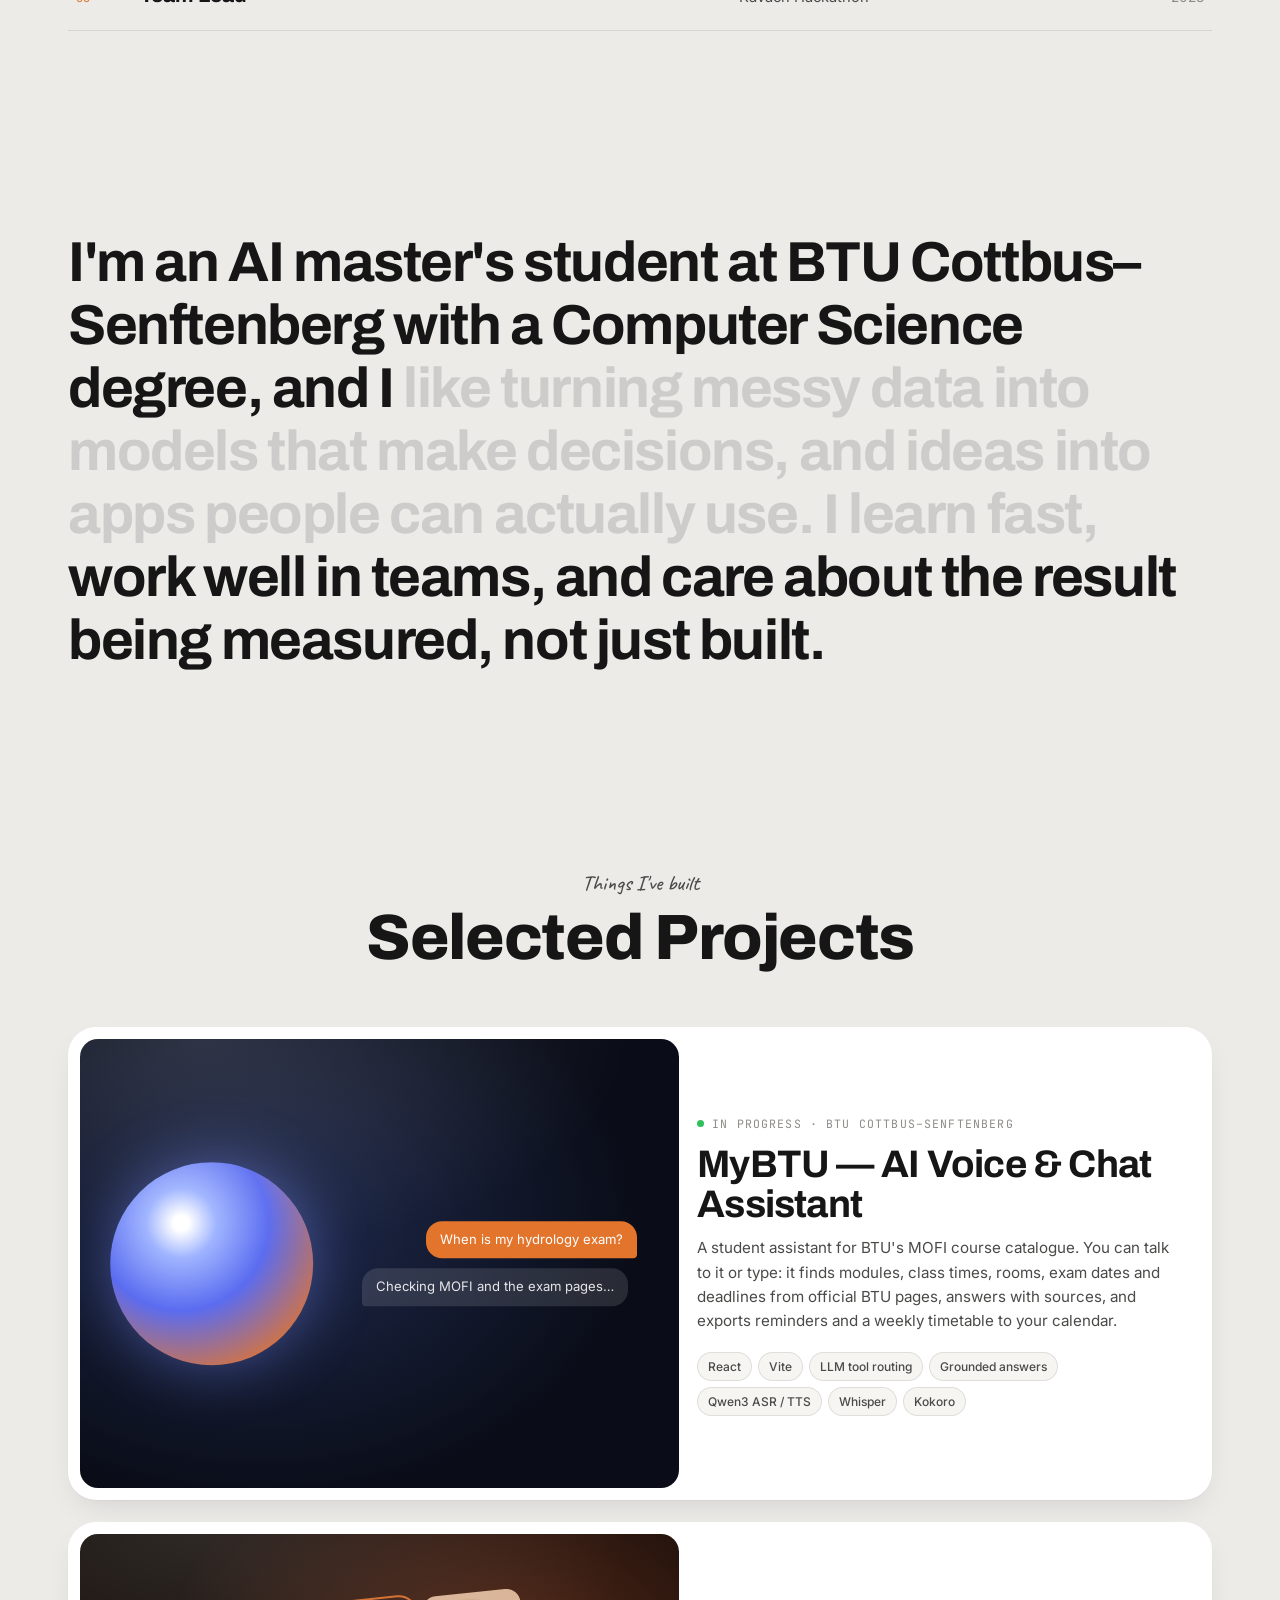
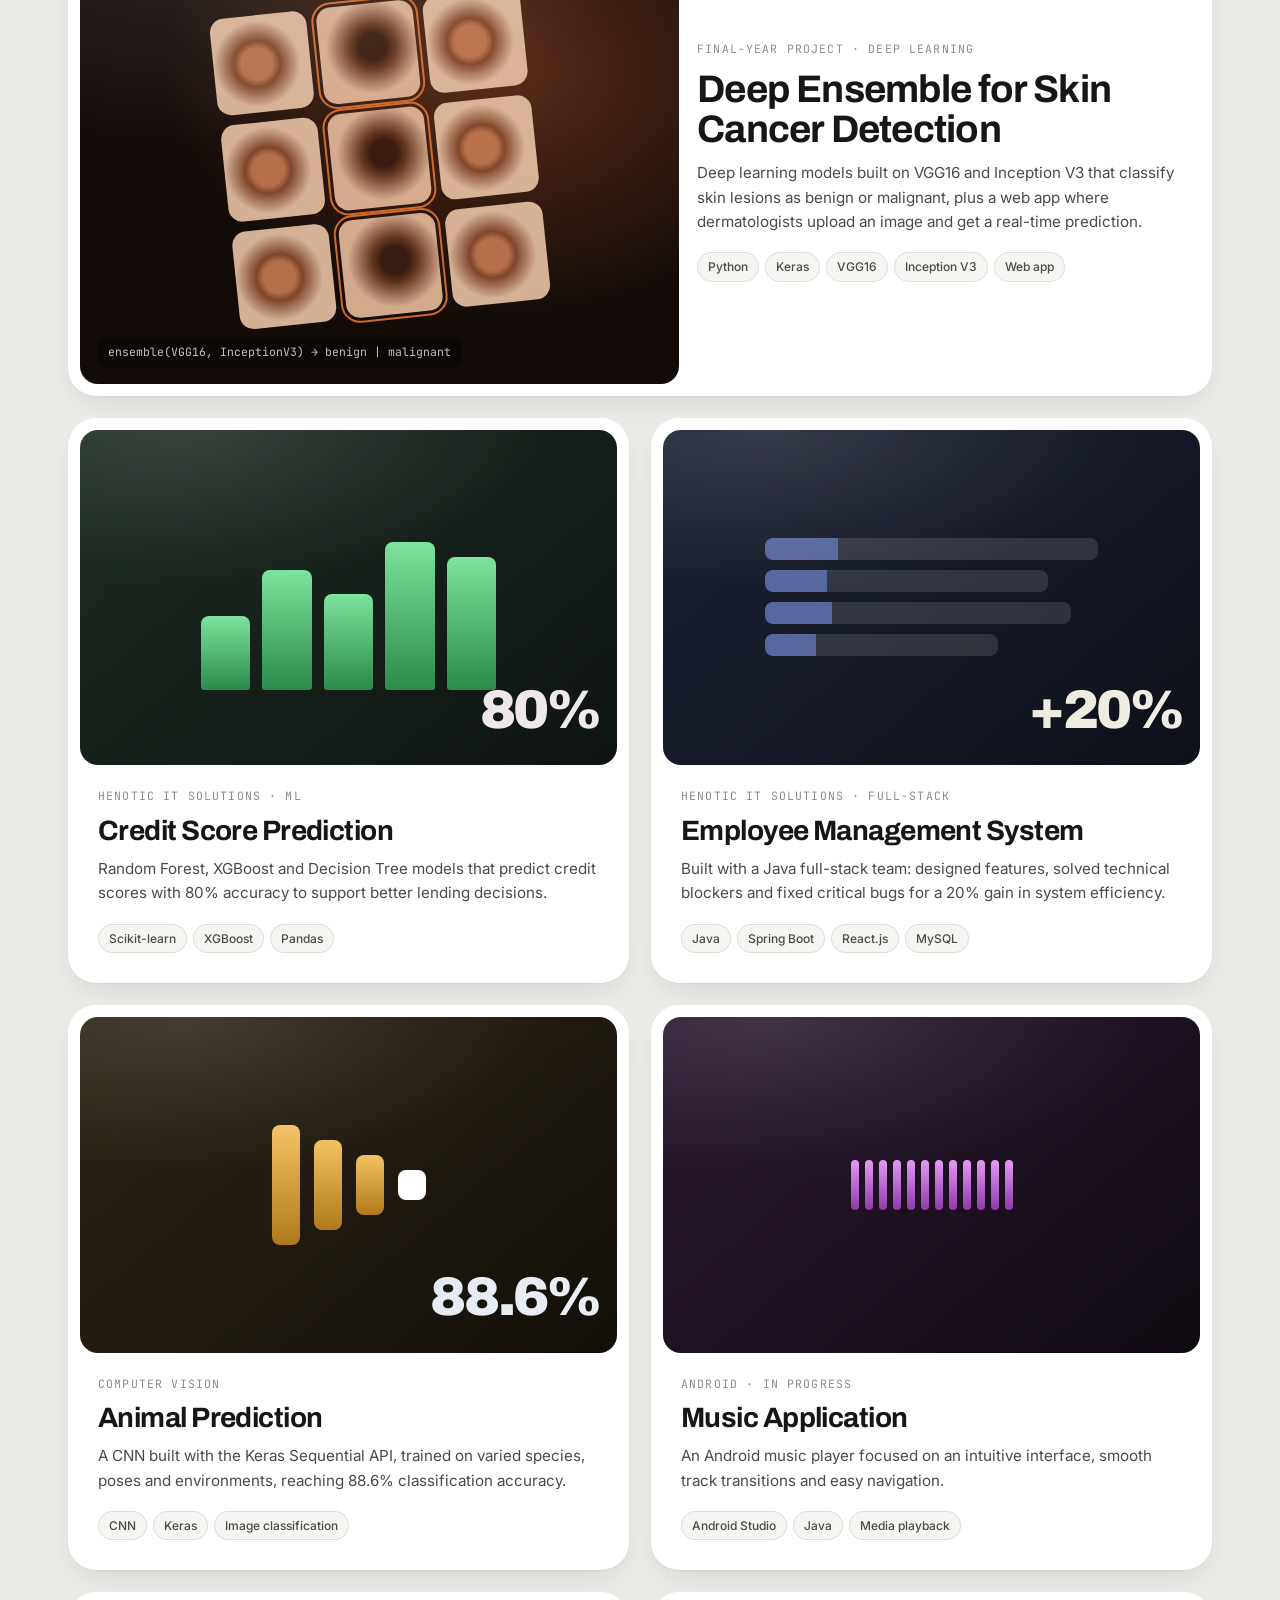
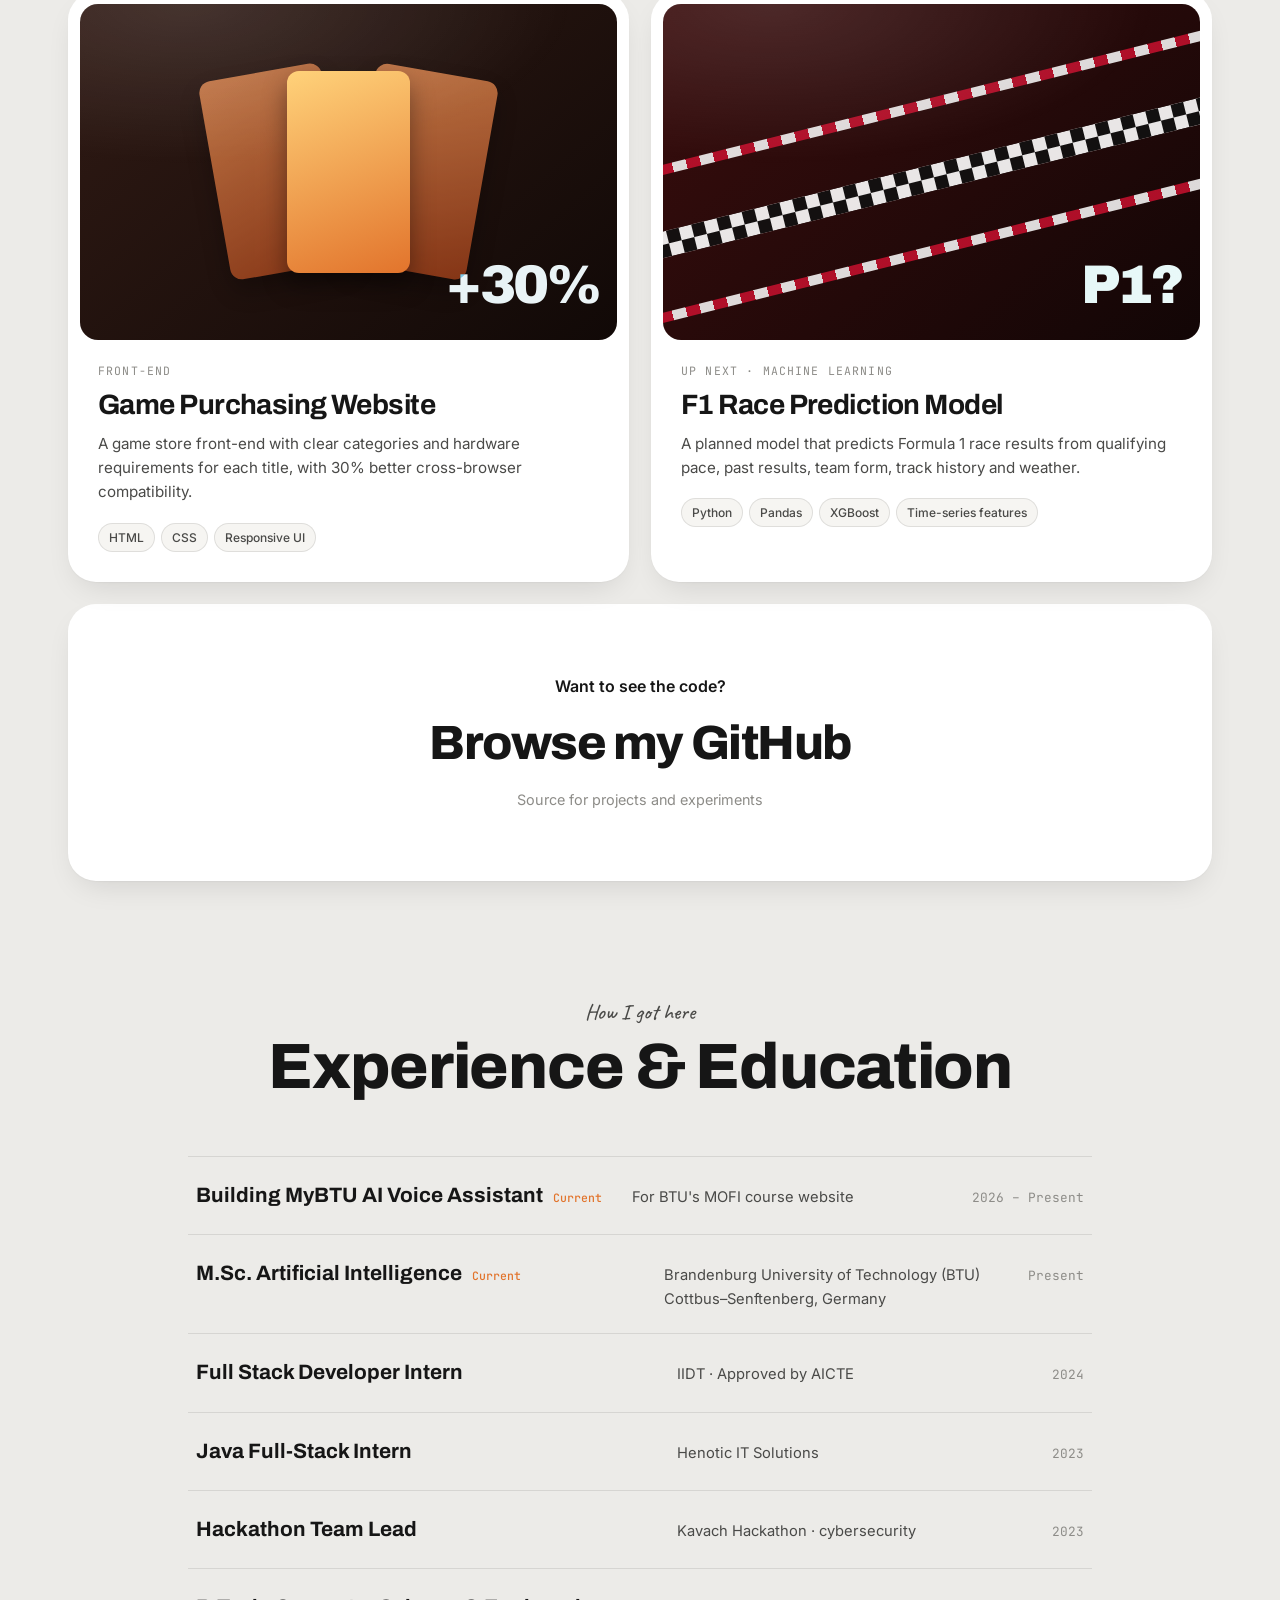
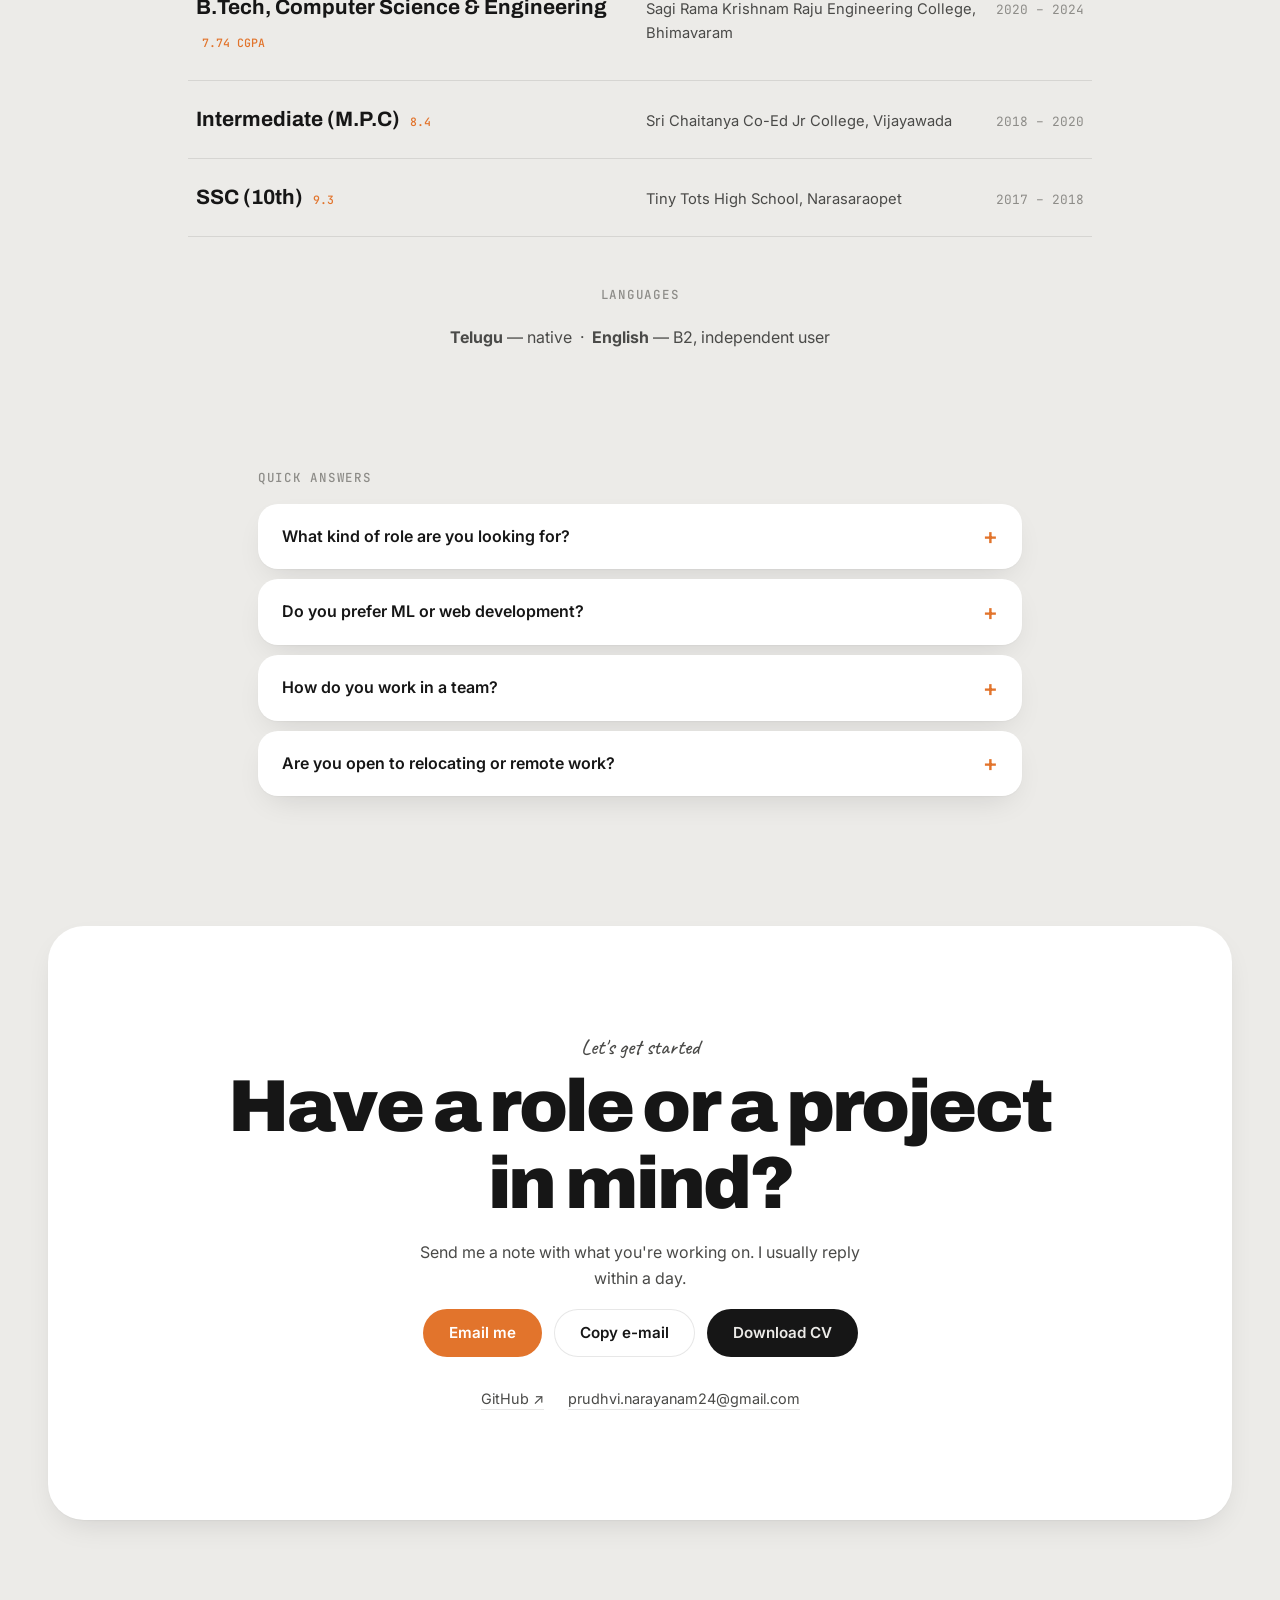
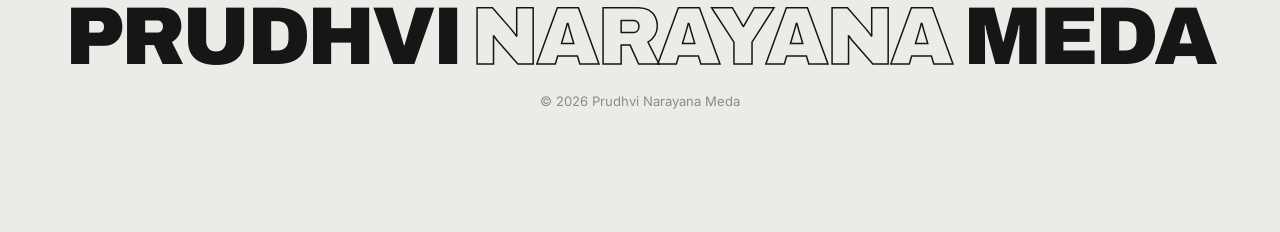
==== commit 9004a3ce: "Show full name in solid text in the footer Co-Authored-By: Claude Opus 5.5 <noreply@anthropic.com>" ====
--- a/index.html
+++ b/index.html
@@ -8,7 +8,7 @@
   <link rel="preconnect" href="https://fonts.googleapis.com">
   <link rel="preconnect" href="https://fonts.gstatic.com" crossorigin>
   <link href="https://fonts.googleapis.com/css2?family=Archivo:wght@500;700;800;900&family=Inter:wght@400;500;600&family=Caveat:wght@500;700&family=JetBrains+Mono:wght@400;500&display=swap" rel="stylesheet">
-  <link rel="stylesheet" href="style.css?v=8">
+  <link rel="stylesheet" href="style.css?v=9">
 </head>
 <body>
 
@@ -445,7 +445,7 @@
   </main>
 
   <footer class="footer">
-    <p class="footer-name" aria-hidden="true">PRUDHVI MEDA</p>
+    <p class="footer-name" aria-hidden="true">PRUDHVI <span>NARAYANA</span> MEDA</p>
     <p class="footer-meta">© <span id="year">2026</span> Prudhvi Narayana Meda</p>
   </footer>
 
--- a/style.css
+++ b/style.css
@@ -627,11 +627,15 @@
 .footer { padding: 20px var(--gutter) 120px; text-align: center; overflow: hidden; }
 .footer-name {
   font-family: var(--f-display); font-weight: 900;
-  font-size: clamp(2.2rem, 10.5vw, 11rem);
-  letter-spacing: -.05em; line-height: .85;
+  /* full name on one line, sized to the screen width */
+  font-size: clamp(1.3rem, 6.4vw, 6.4rem);
+  letter-spacing: -.04em; line-height: .9;
+  color: var(--ink);
+  white-space: nowrap;
+}
+.footer-name span {
   color: transparent;
-  -webkit-text-stroke: 1px color-mix(in srgb, var(--ink) 22%, transparent);
-  white-space: nowrap;
+  -webkit-text-stroke: 1.5px var(--ink);
 }
 .footer-meta { margin-top: 18px; color: var(--ink-3); font-size: .82rem; }
 
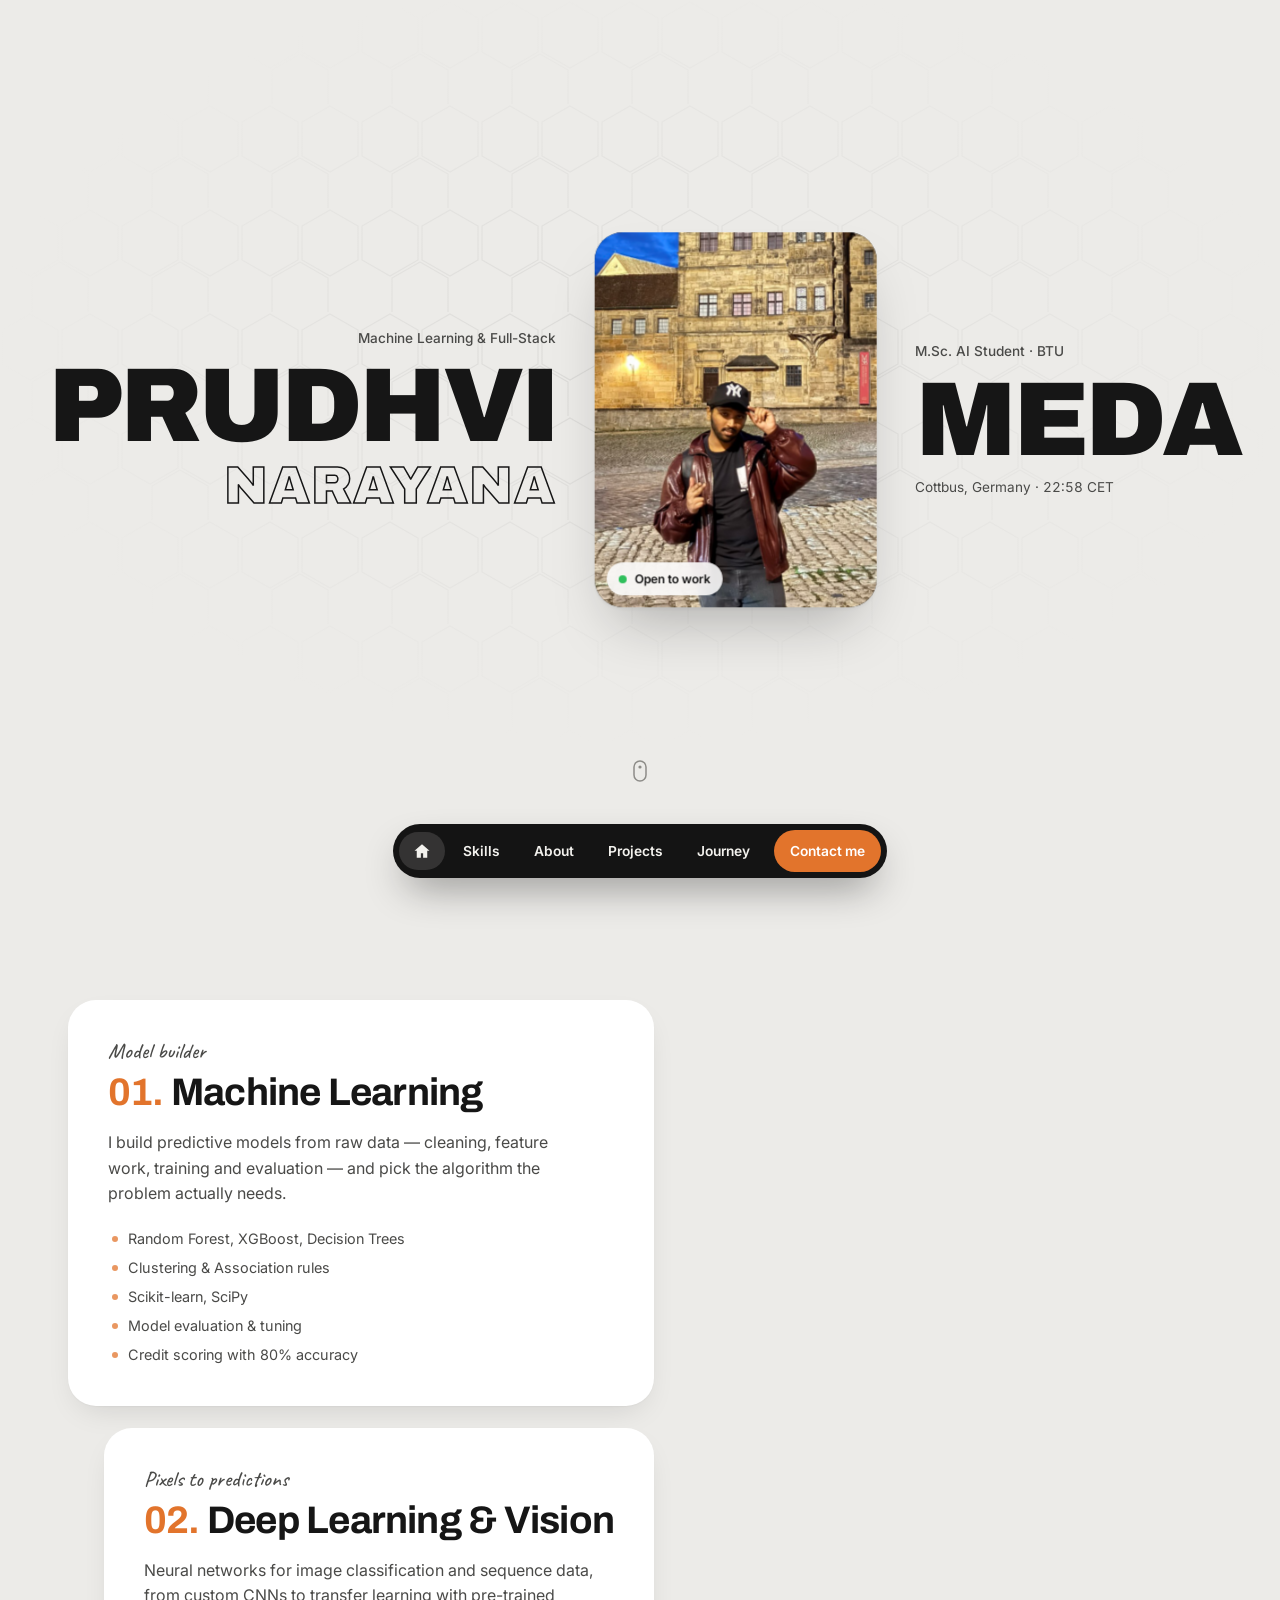
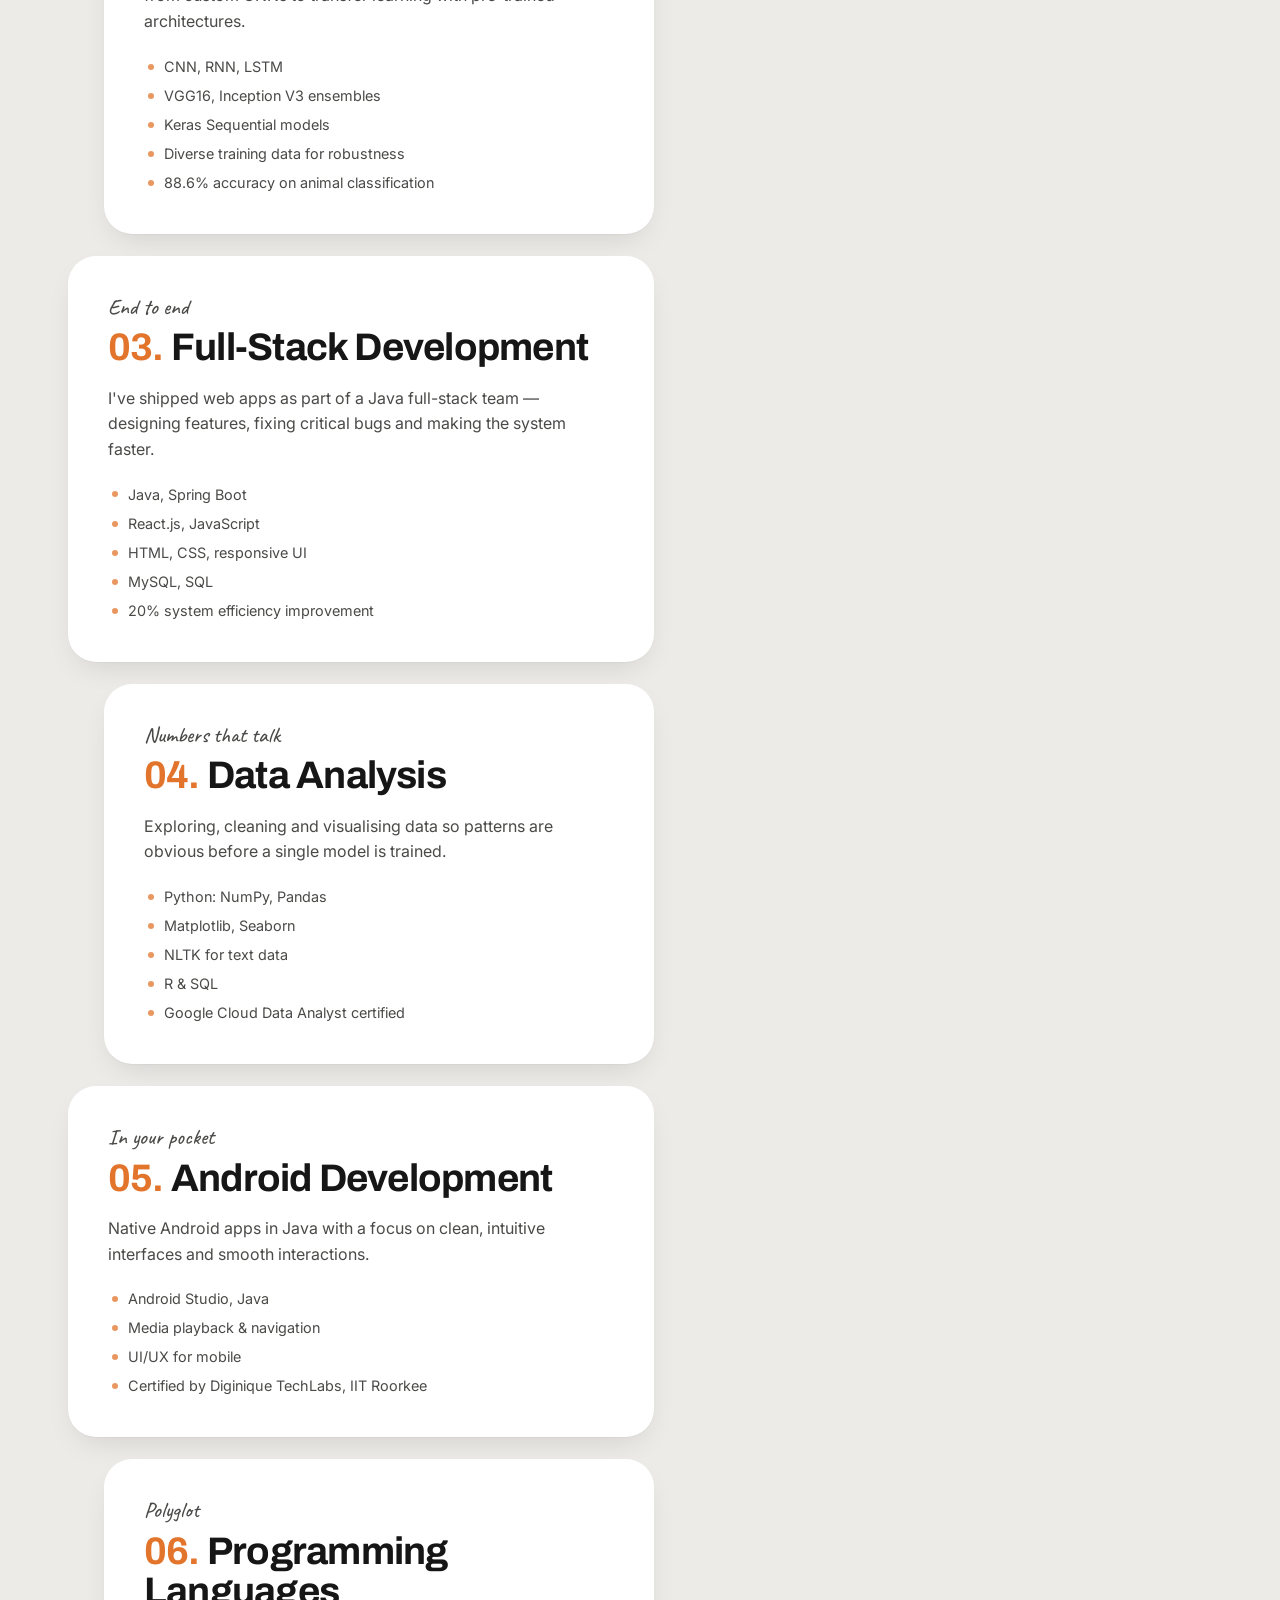
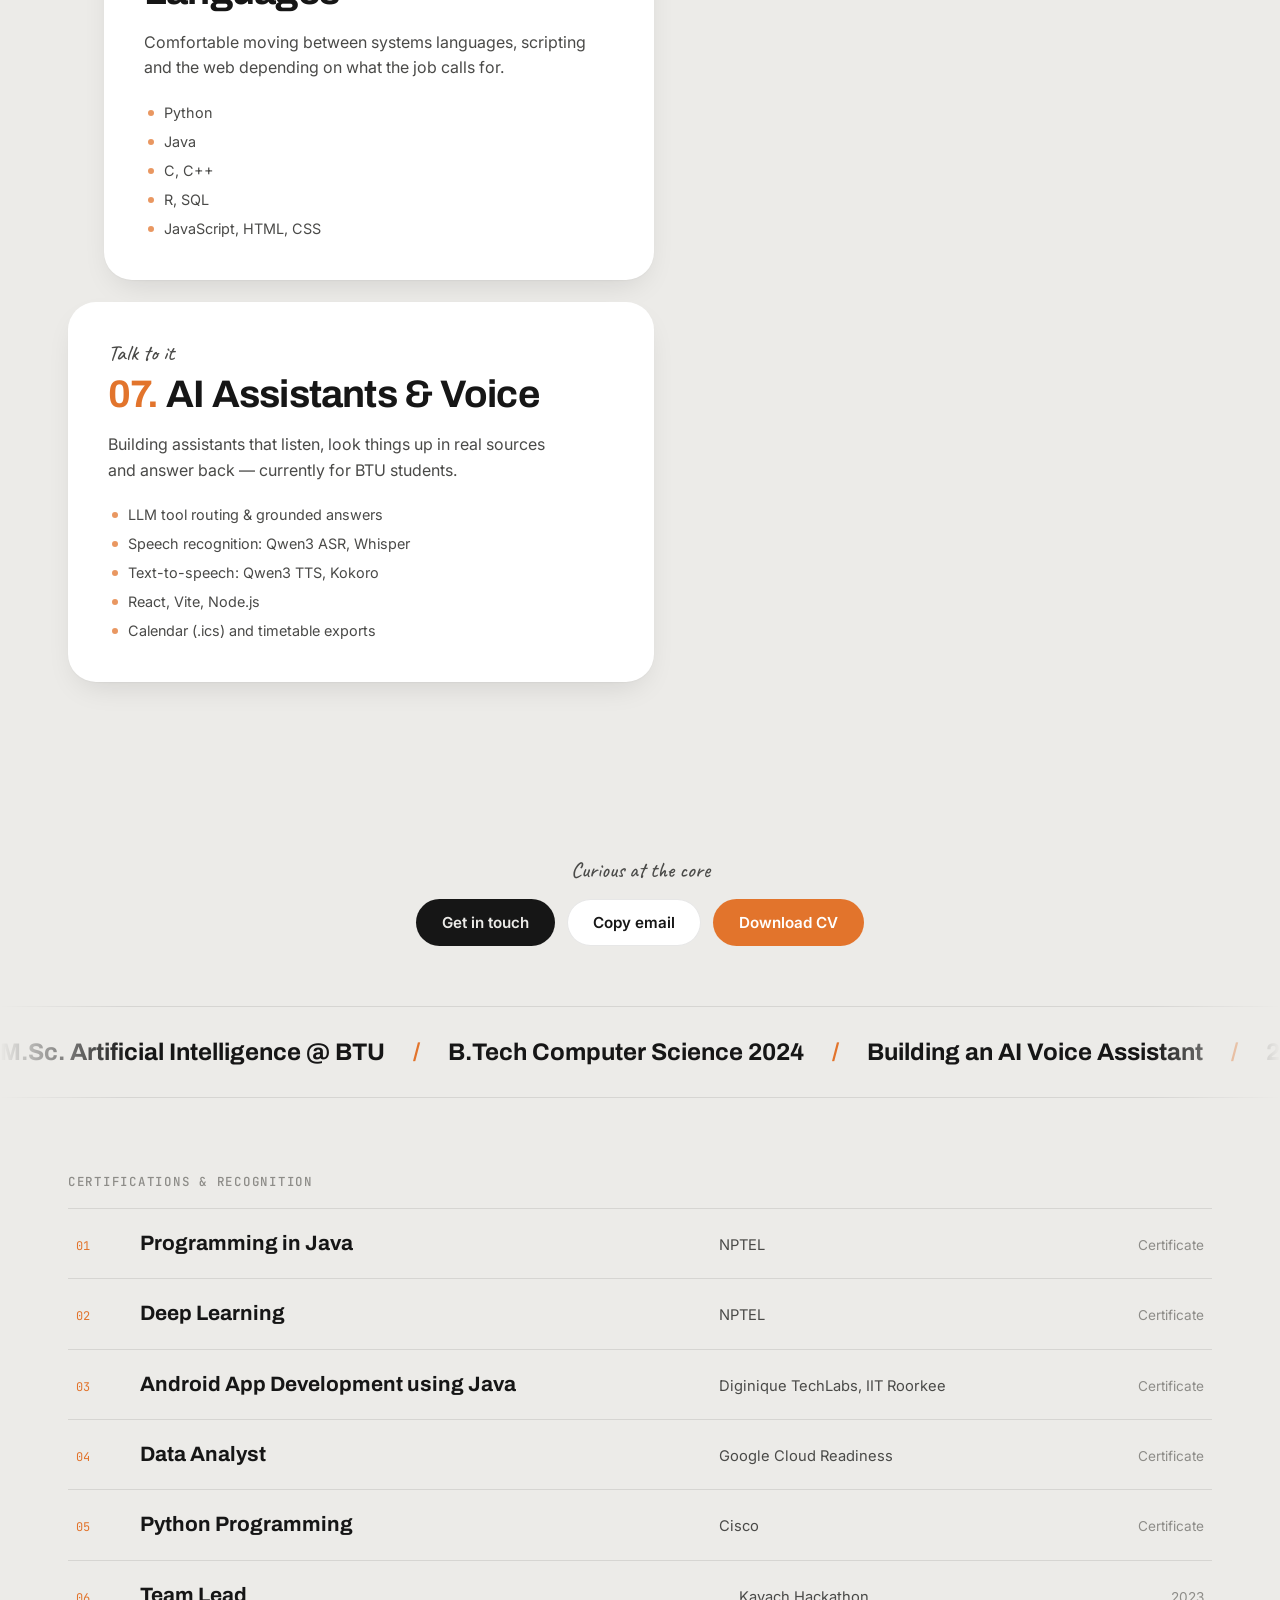
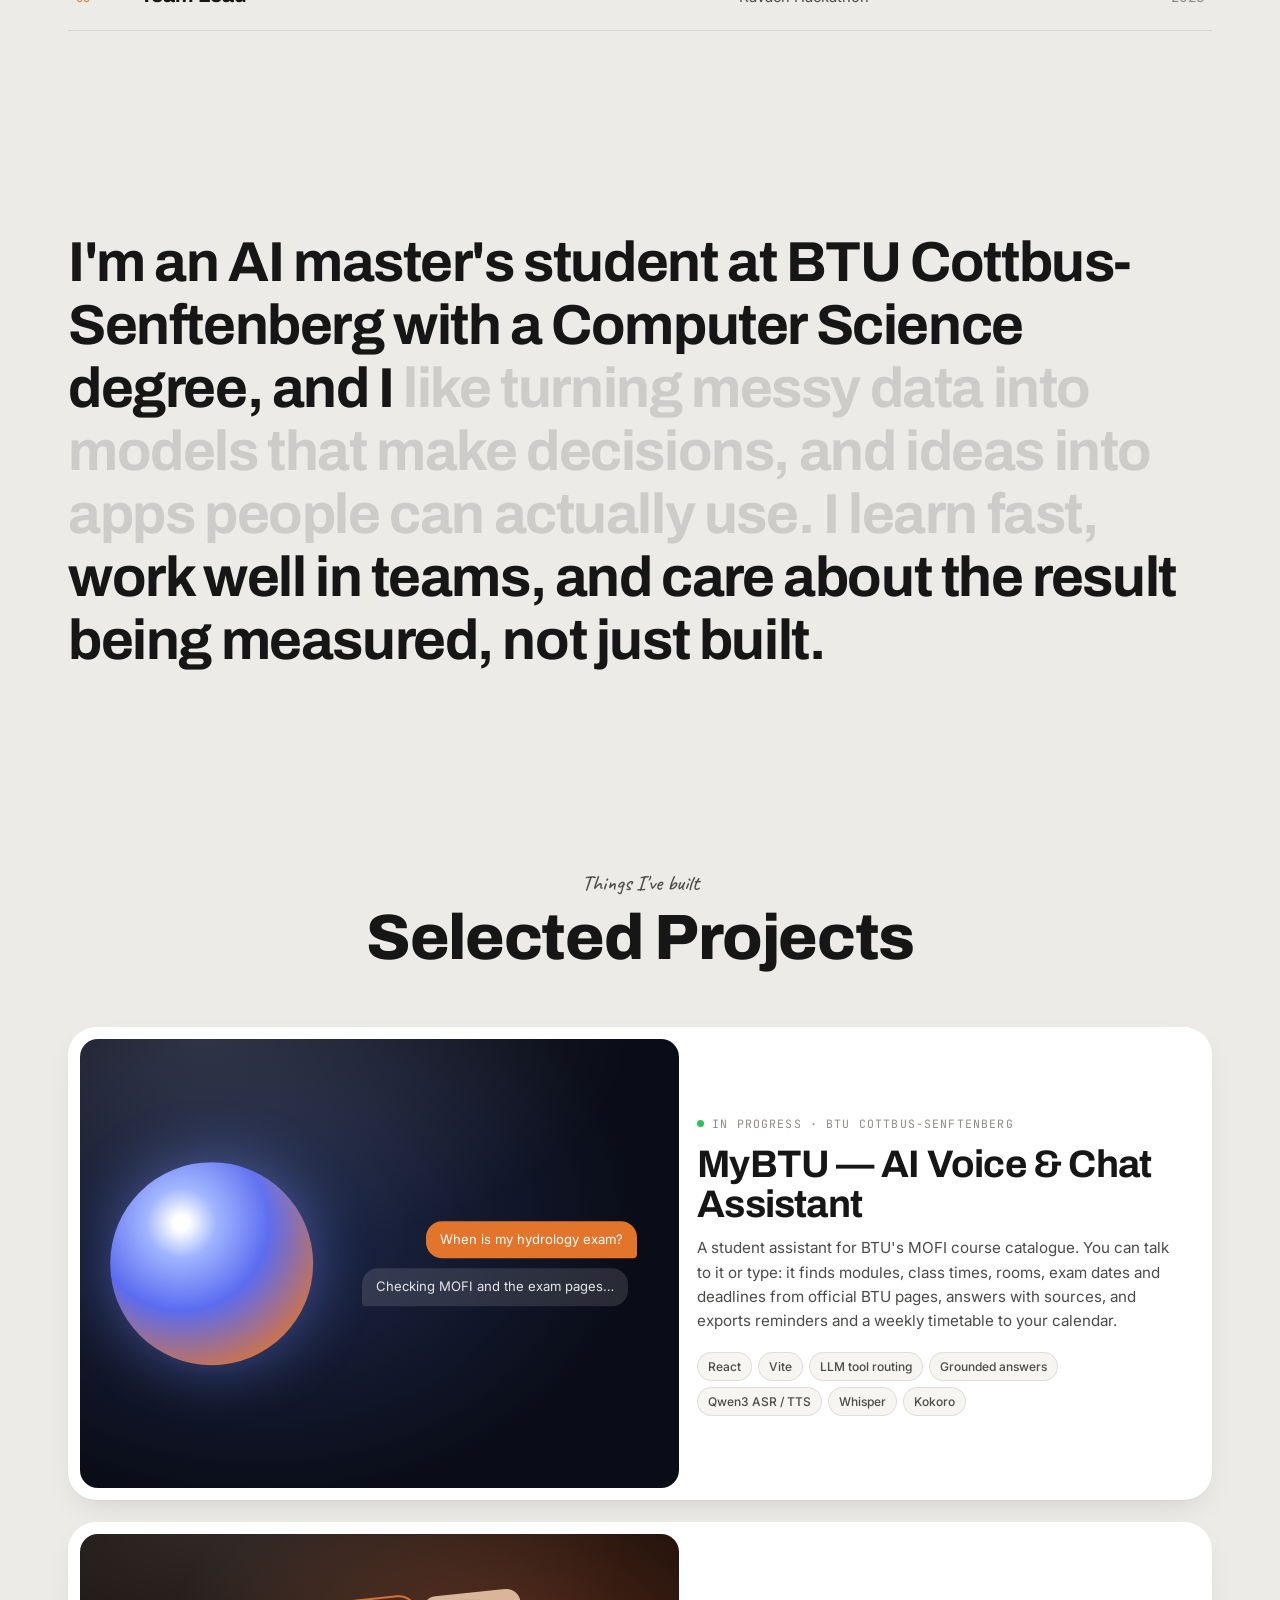
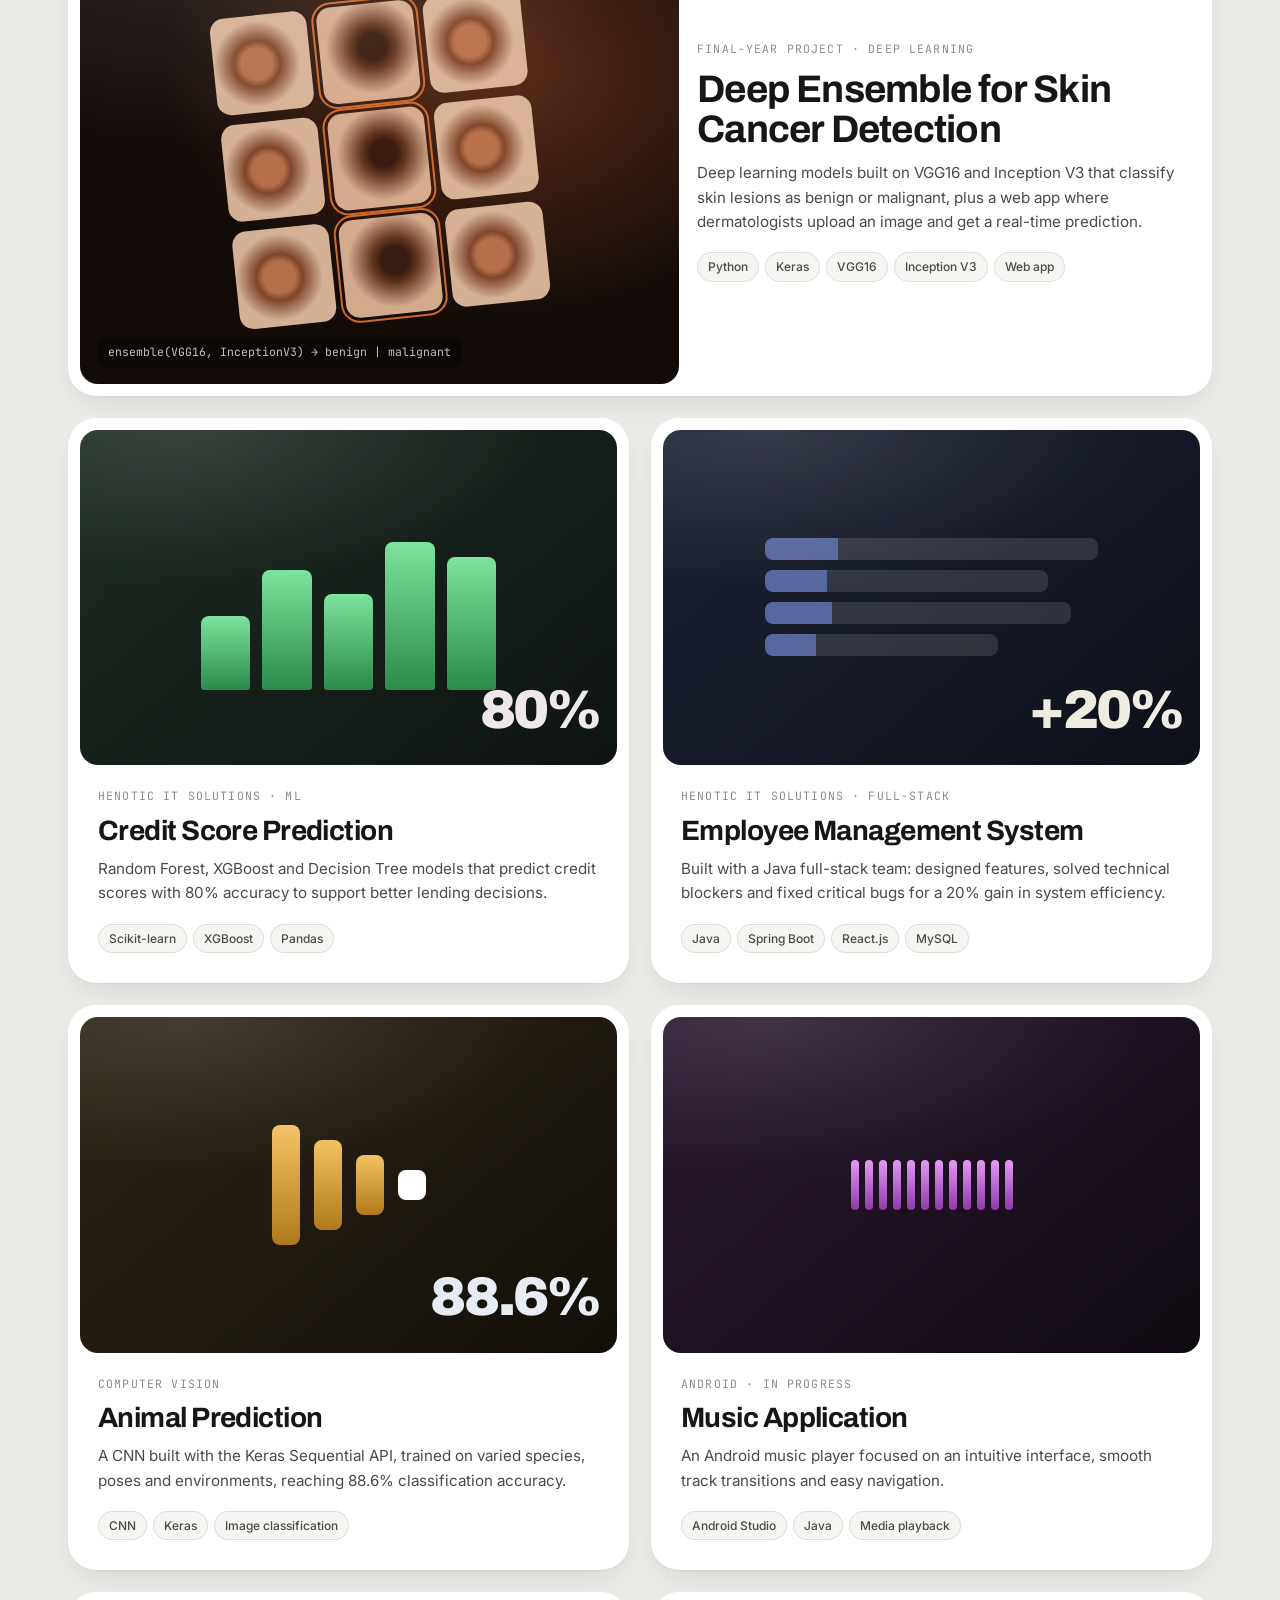
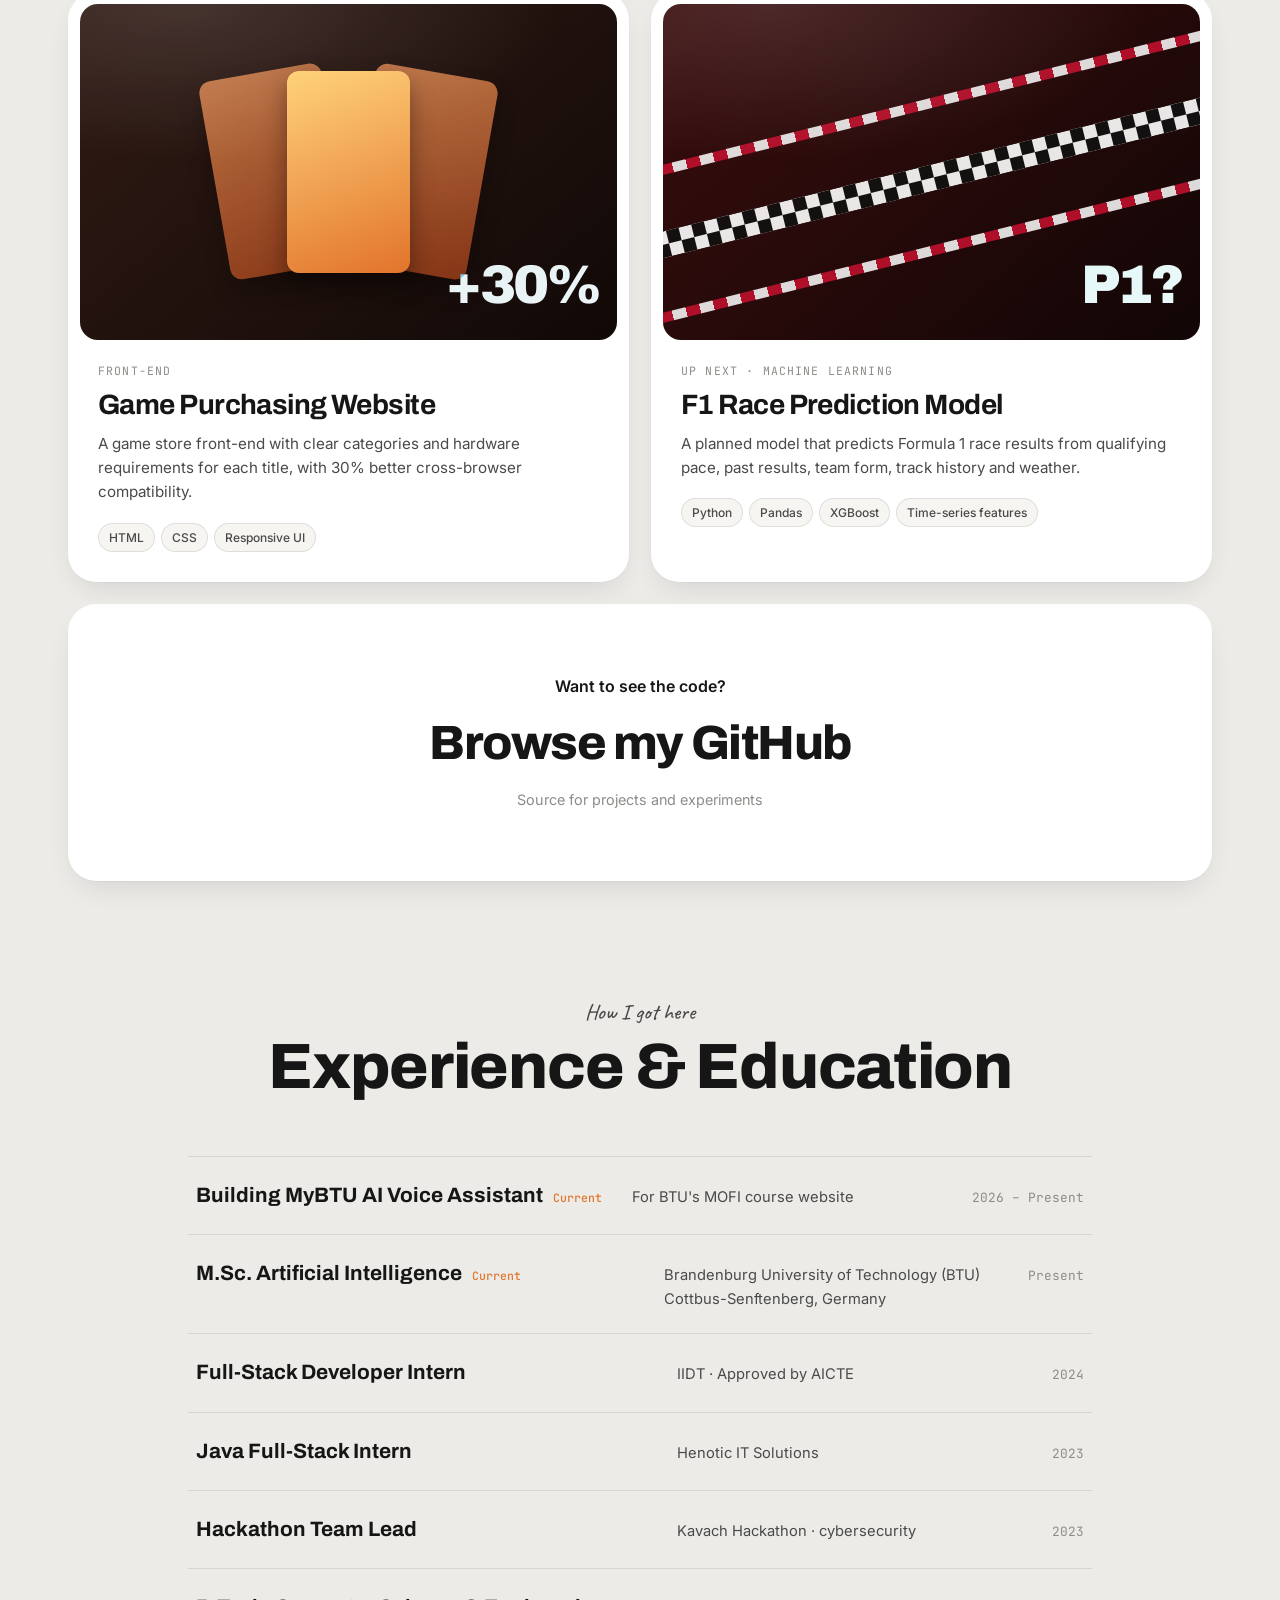
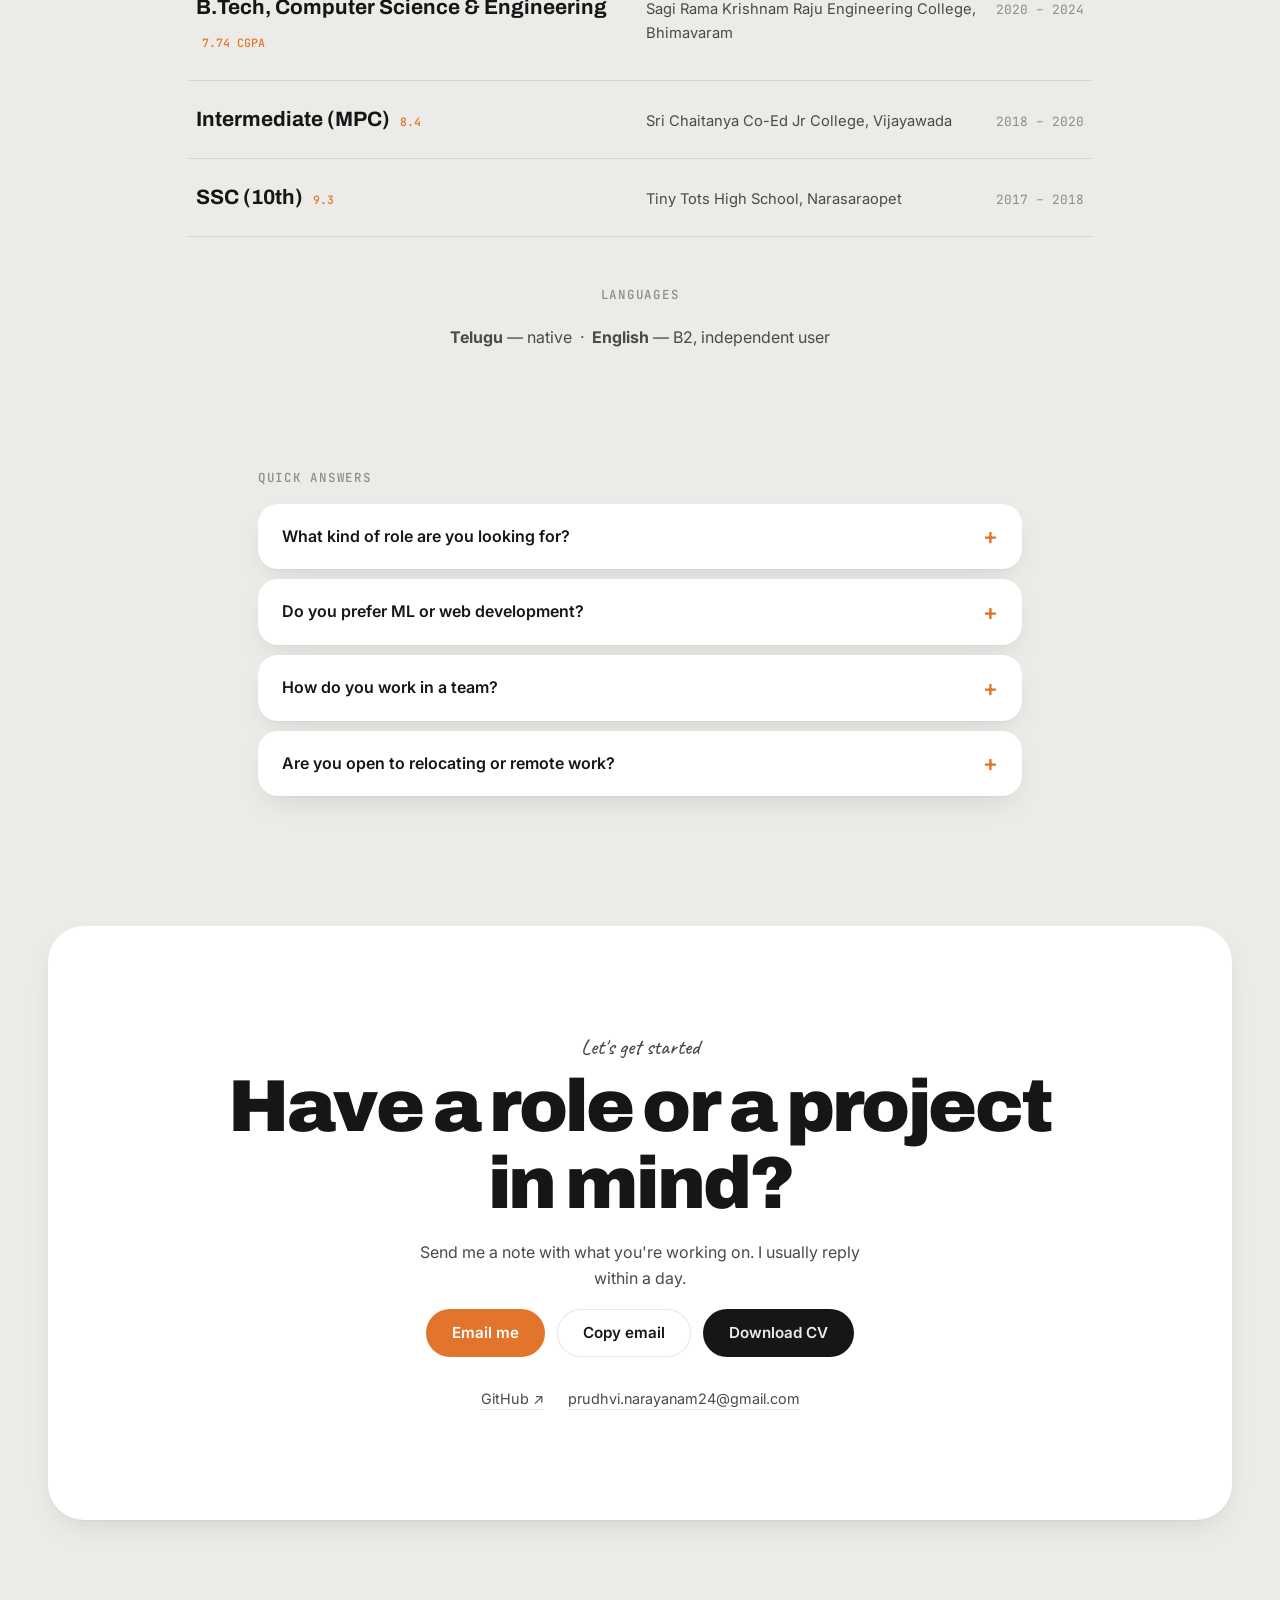
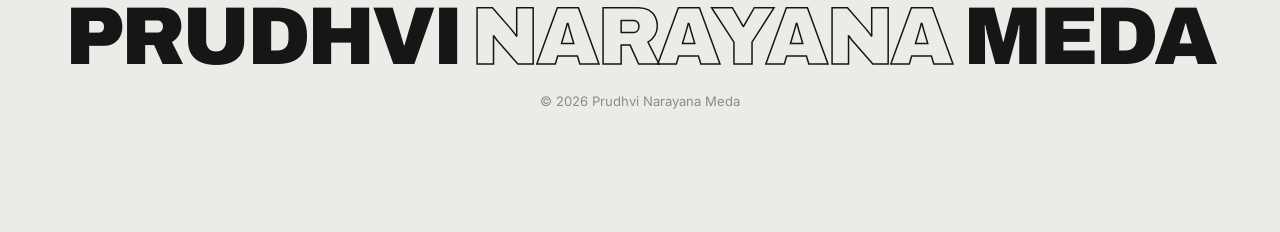
==== commit b705c8aa: "Fix text consistency and punctuation Use the official Cottbus-Senftenberg spelling, MPC, Full-Stack " ====
--- a/index.html
+++ b/index.html
@@ -181,7 +181,7 @@
       <p class="tag tag-center">Curious at the core</p>
       <div class="cta-buttons">
         <a href="#contact" class="btn btn-dark">Get in touch</a>
-        <button type="button" class="btn btn-light" data-copy="prudhvi.narayanam24@gmail.com">Copy e-mail</button>
+        <button type="button" class="btn btn-light" data-copy="prudhvi.narayanam24@gmail.com">Copy email</button>
         <a href="cv.pdf" class="btn btn-accent" download>Download CV</a>
       </div>
     </section>
@@ -225,7 +225,7 @@
 
     <!-- ============ STATEMENT ============ -->
     <section class="statement" id="about">
-      <p class="fill-text" data-fill>I'm an AI master's student at BTU Cottbus–Senftenberg with a Computer Science degree, and I like turning messy data into models that make decisions, and ideas into apps people can actually use. I learn fast, work well in teams, and care about the result being measured, not just built.</p>
+      <p class="fill-text" data-fill>I'm an AI master's student at BTU Cottbus-Senftenberg with a Computer Science degree, and I like turning messy data into models that make decisions, and ideas into apps people can actually use. I learn fast, work well in teams, and care about the result being measured, not just built.</p>
     </section>
 
     <!-- ============ PROJECTS ============ -->
@@ -245,7 +245,7 @@
             </div>
           </div>
           <div class="project-body">
-            <p class="project-meta"><span class="live-dot"></span>In progress · BTU Cottbus–Senftenberg</p>
+            <p class="project-meta"><span class="live-dot"></span>In progress · BTU Cottbus-Senftenberg</p>
             <h3>MyBTU — AI Voice &amp; Chat Assistant</h3>
             <p>A student assistant for BTU's MOFI course catalogue. You can talk to it or type: it finds modules, class times, rooms, exam dates and deadlines from official BTU pages, answers with sources, and exports reminders and a weekly timetable to your calendar.</p>
             <ul class="chips"><li>React</li><li>Vite</li><li>LLM tool routing</li><li>Grounded answers</li><li>Qwen3 ASR / TTS</li><li>Whisper</li><li>Kokoro</li></ul>
@@ -365,11 +365,11 @@
         </li>
         <li class="reveal">
           <div class="tl-role">M.Sc. Artificial Intelligence <em>Current</em></div>
-          <div class="tl-org">Brandenburg University of Technology (BTU) Cottbus–Senftenberg, Germany</div>
+          <div class="tl-org">Brandenburg University of Technology (BTU) Cottbus-Senftenberg, Germany</div>
           <div class="tl-date">Present</div>
         </li>
         <li class="reveal">
-          <div class="tl-role">Full Stack Developer Intern</div>
+          <div class="tl-role">Full-Stack Developer Intern</div>
           <div class="tl-org">IIDT · Approved by AICTE</div>
           <div class="tl-date">2024</div>
         </li>
@@ -389,7 +389,7 @@
           <div class="tl-date">2020 – 2024</div>
         </li>
         <li class="reveal">
-          <div class="tl-role">Intermediate (M.P.C) <em>8.4</em></div>
+          <div class="tl-role">Intermediate (MPC) <em>8.4</em></div>
           <div class="tl-org">Sri Chaitanya Co-Ed Jr College, Vijayawada</div>
           <div class="tl-date">2018 – 2020</div>
         </li>
@@ -423,7 +423,7 @@
       </details>
       <details class="reveal">
         <summary>Are you open to relocating or remote work?</summary>
-        <p>I'm based in Cottbus, Germany while studying at BTU, and I'm open to working student roles, internships and thesis positions — on-site, hybrid or remote.</p>
+        <p>I'm based in Cottbus, Germany, while studying at BTU, and I'm open to working student roles, internships and thesis positions — on-site, hybrid or remote.</p>
       </details>
     </section>
 
@@ -434,7 +434,7 @@
       <p class="contact-sub">Send me a note with what you're working on. I usually reply within a day.</p>
       <div class="cta-buttons">
         <a href="mailto:prudhvi.narayanam24@gmail.com" class="btn btn-accent">Email me</a>
-        <button type="button" class="btn btn-light" data-copy="prudhvi.narayanam24@gmail.com">Copy e-mail</button>
+        <button type="button" class="btn btn-light" data-copy="prudhvi.narayanam24@gmail.com">Copy email</button>
         <a href="cv.pdf" class="btn btn-dark" download>Download CV</a>
       </div>
       <ul class="socials">
@@ -451,6 +451,6 @@
 
   <div class="toast" role="status" aria-live="polite"></div>
 
-  <script src="script.js?v=8"></script>
+  <script src="script.js?v=9"></script>
 </body>
 </html>
